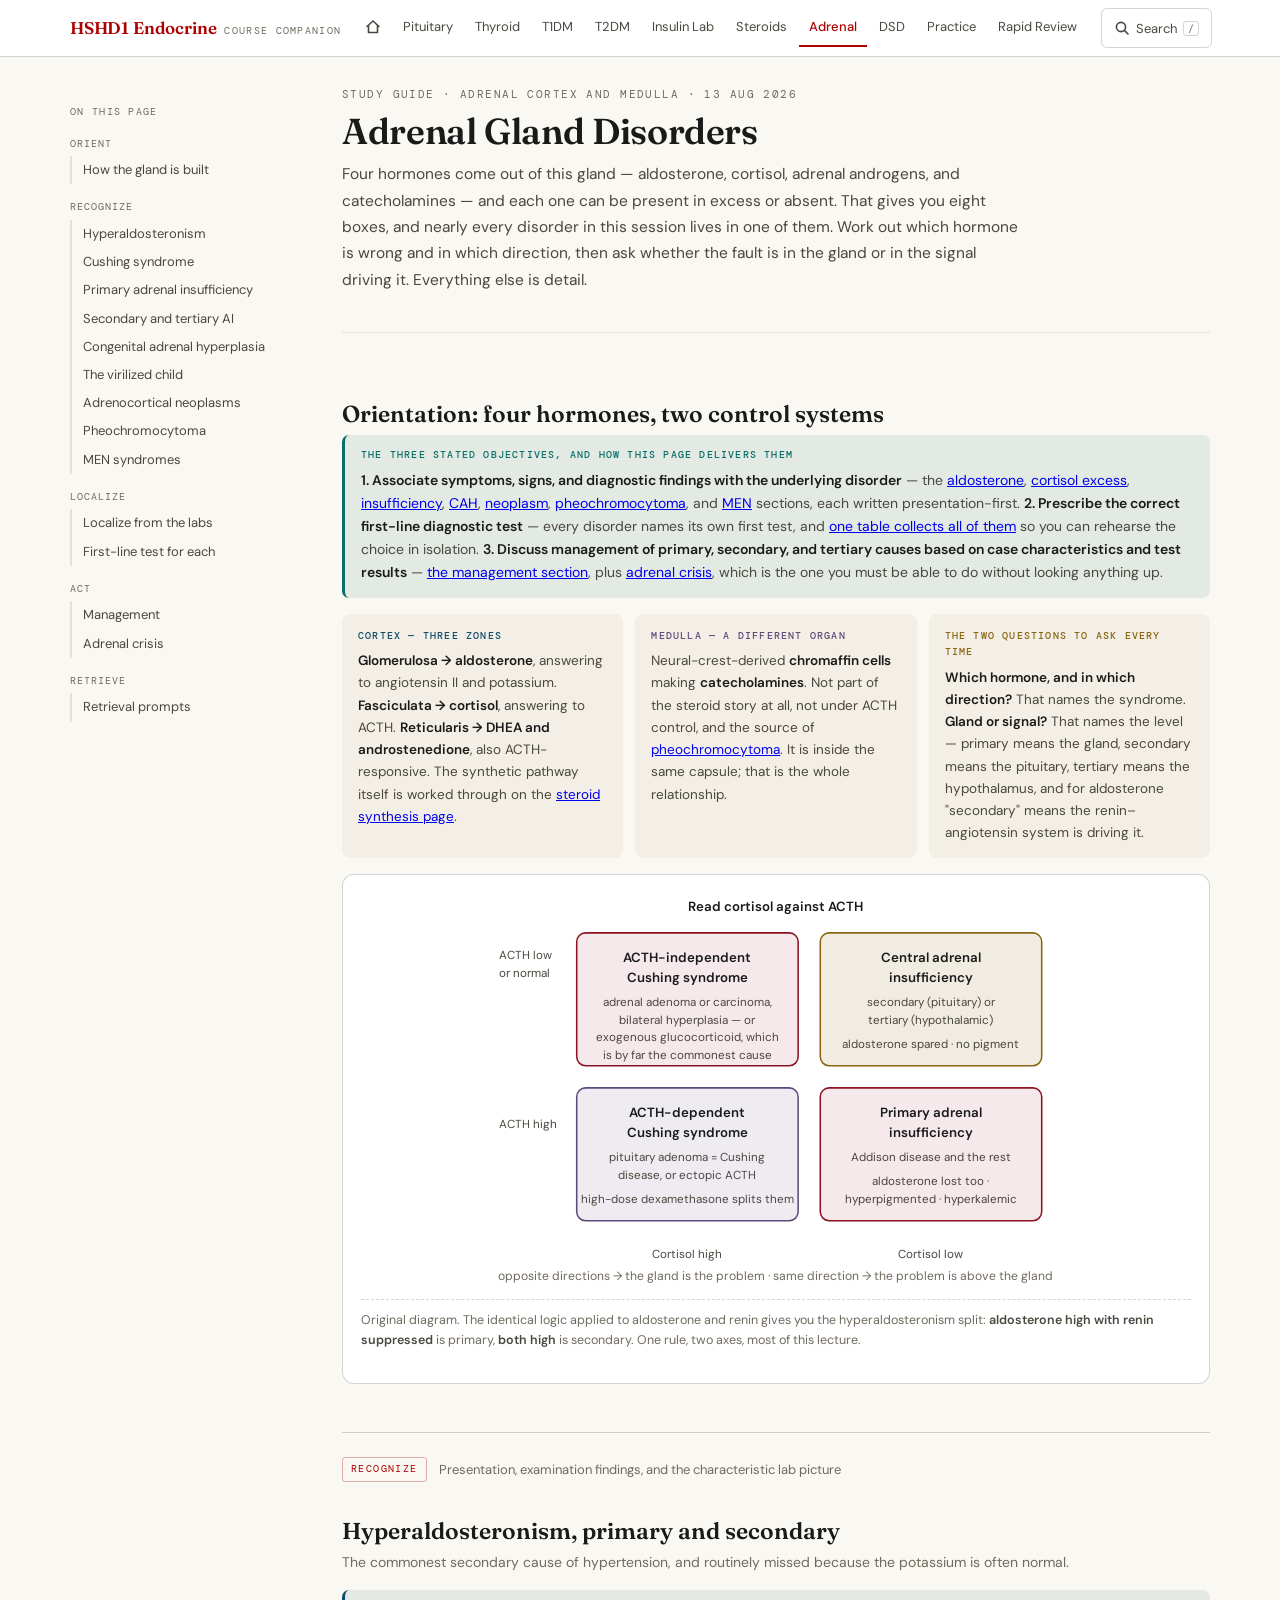
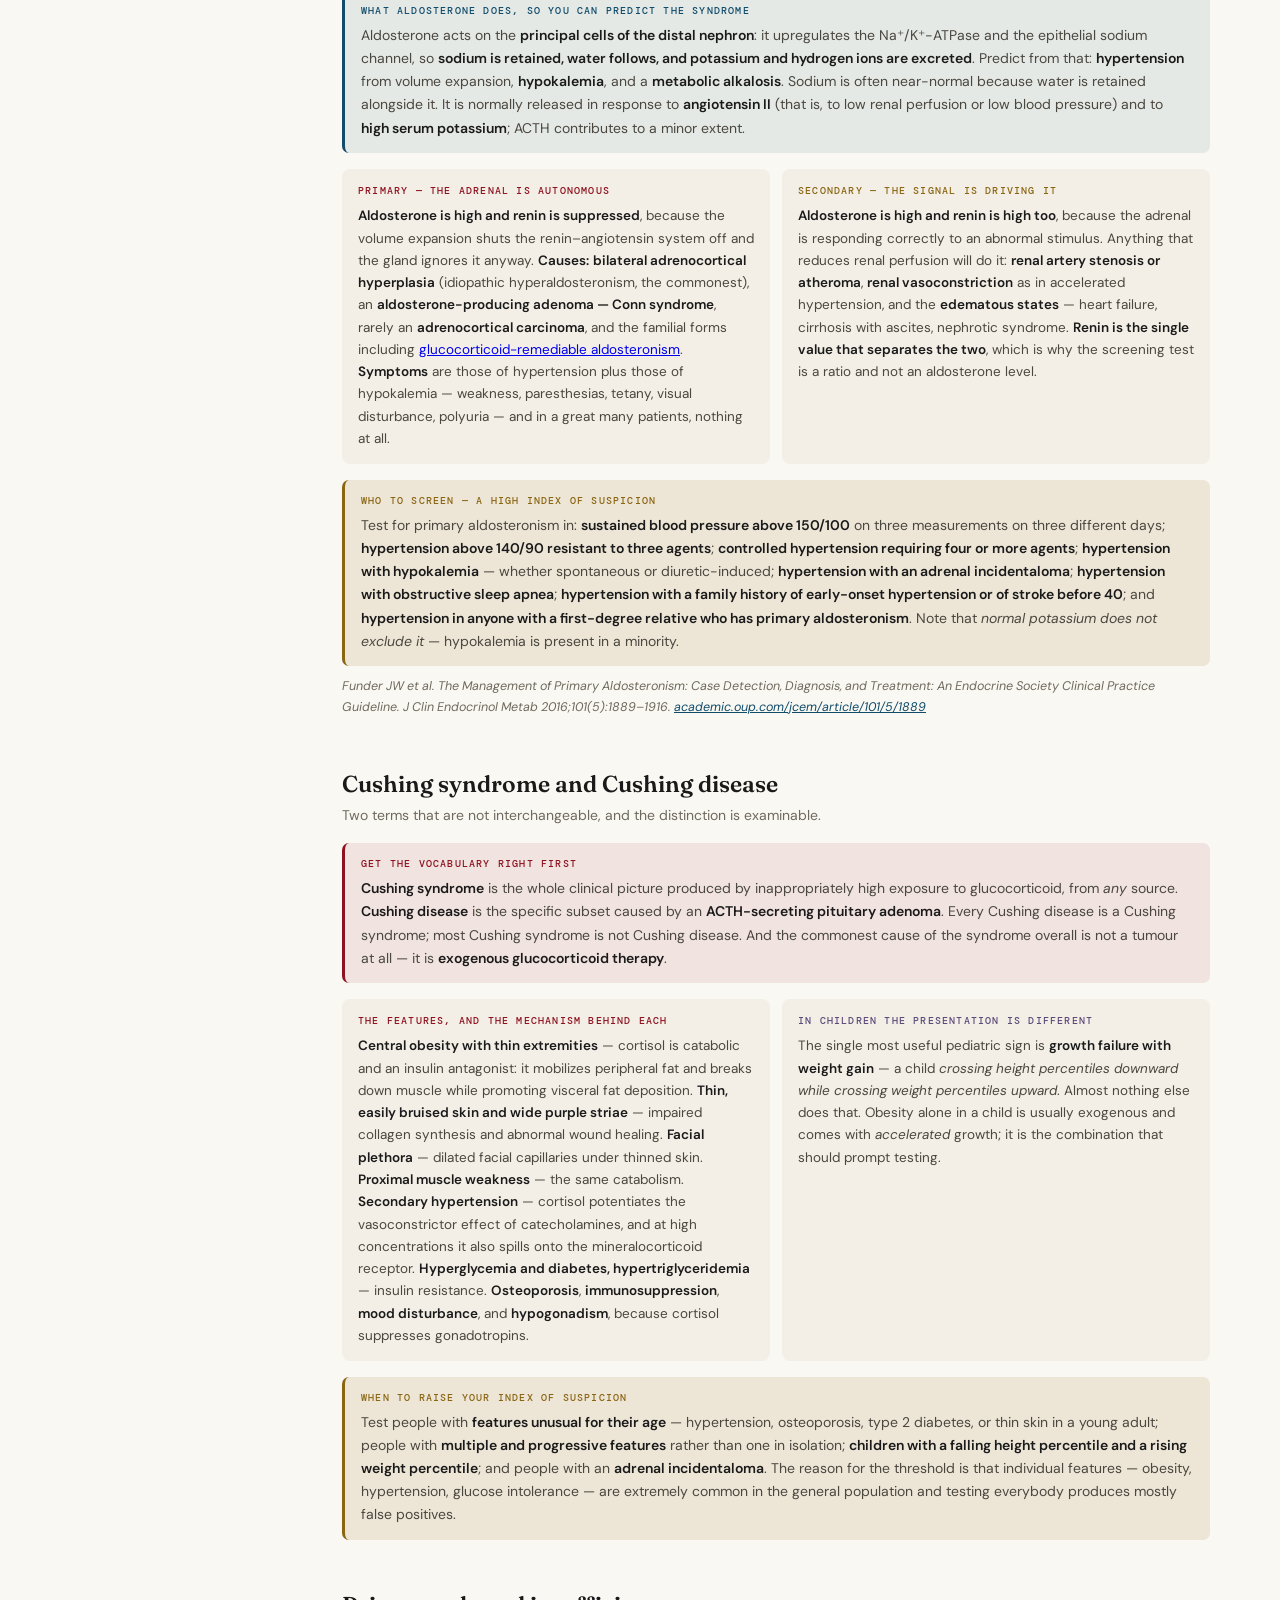
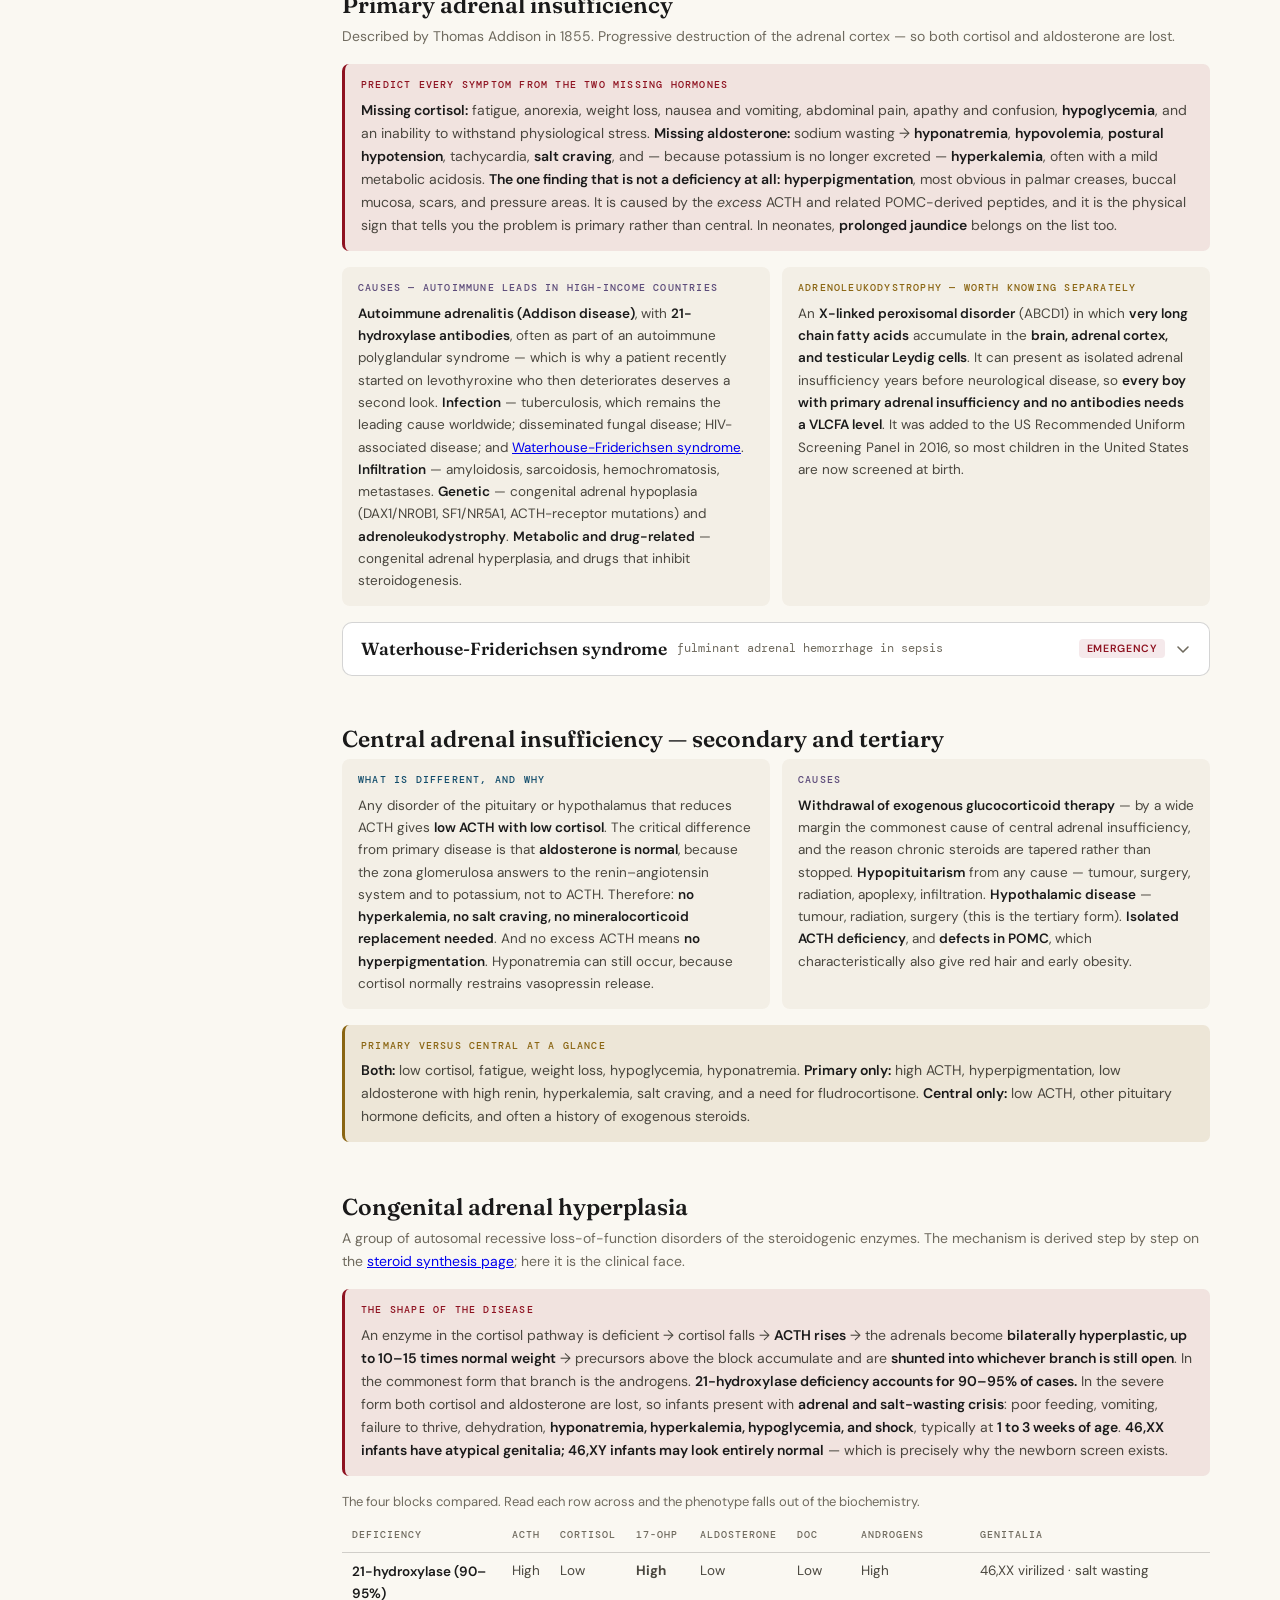
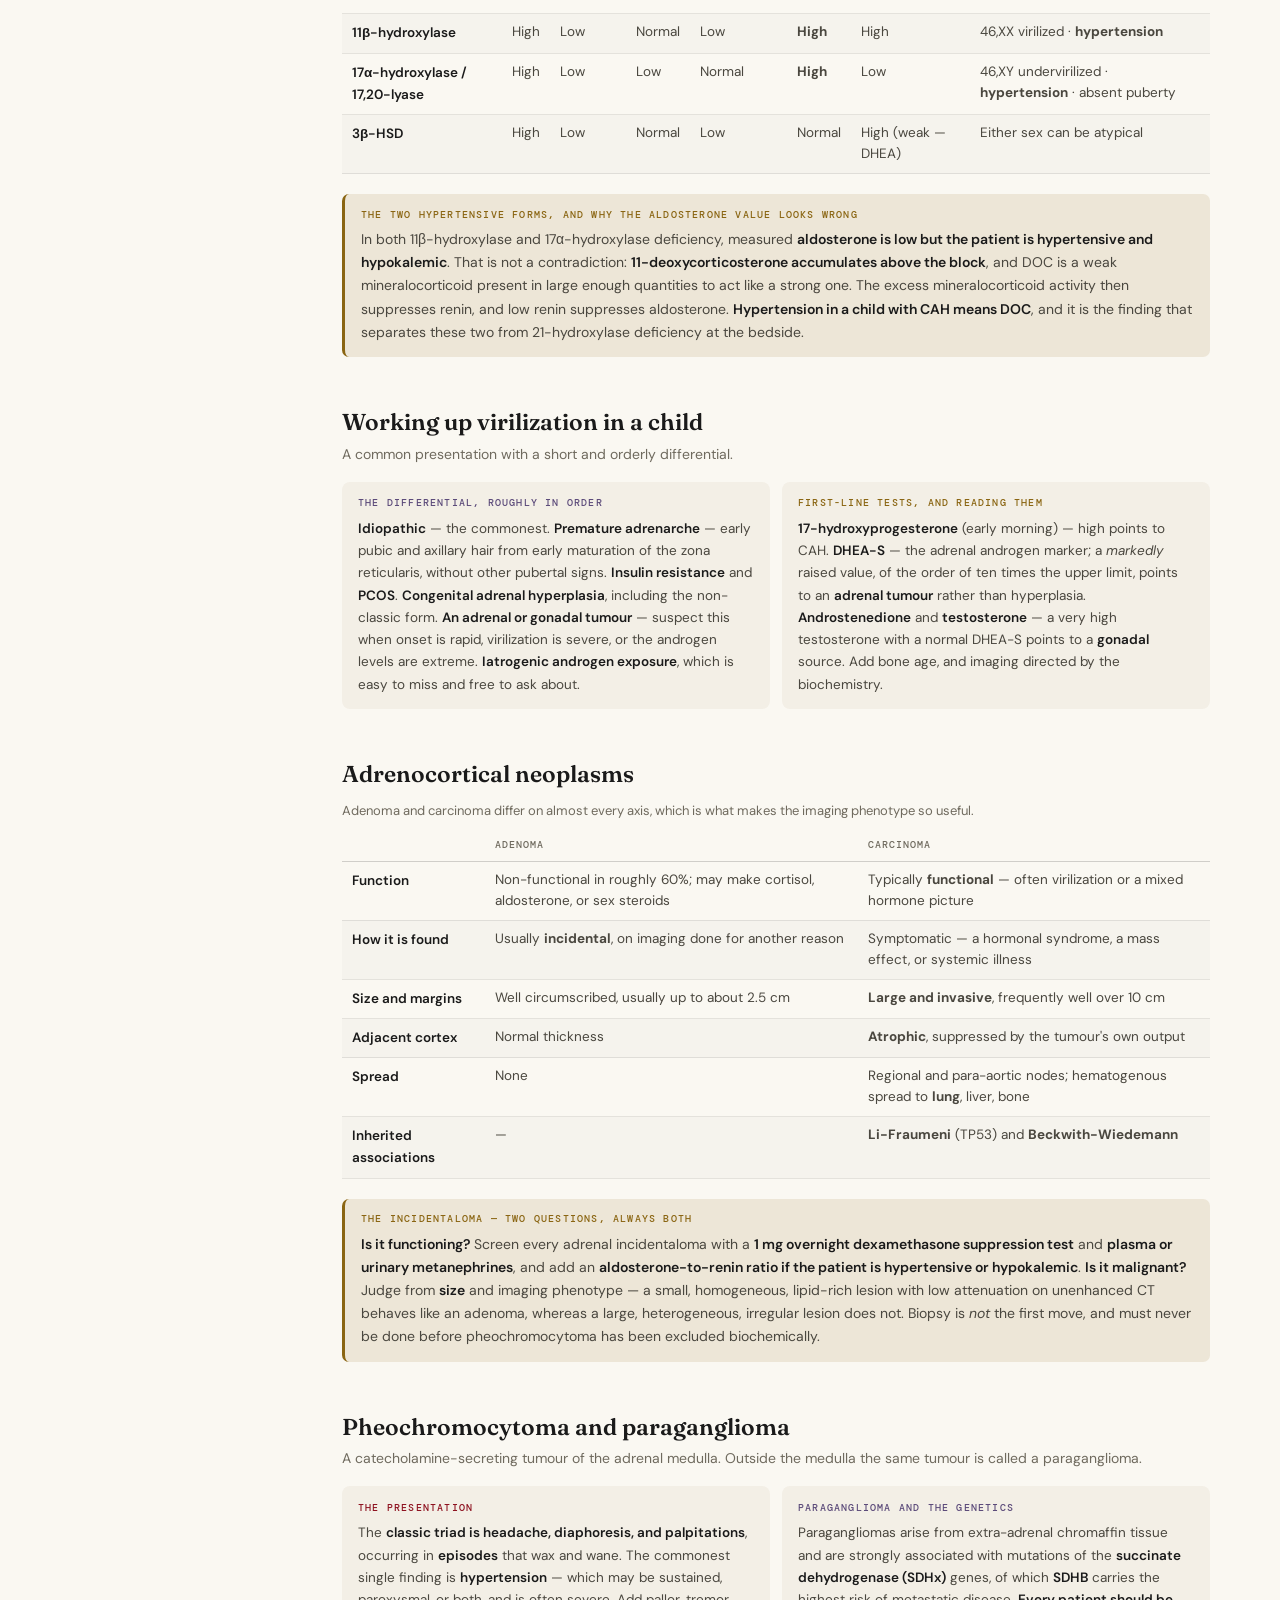
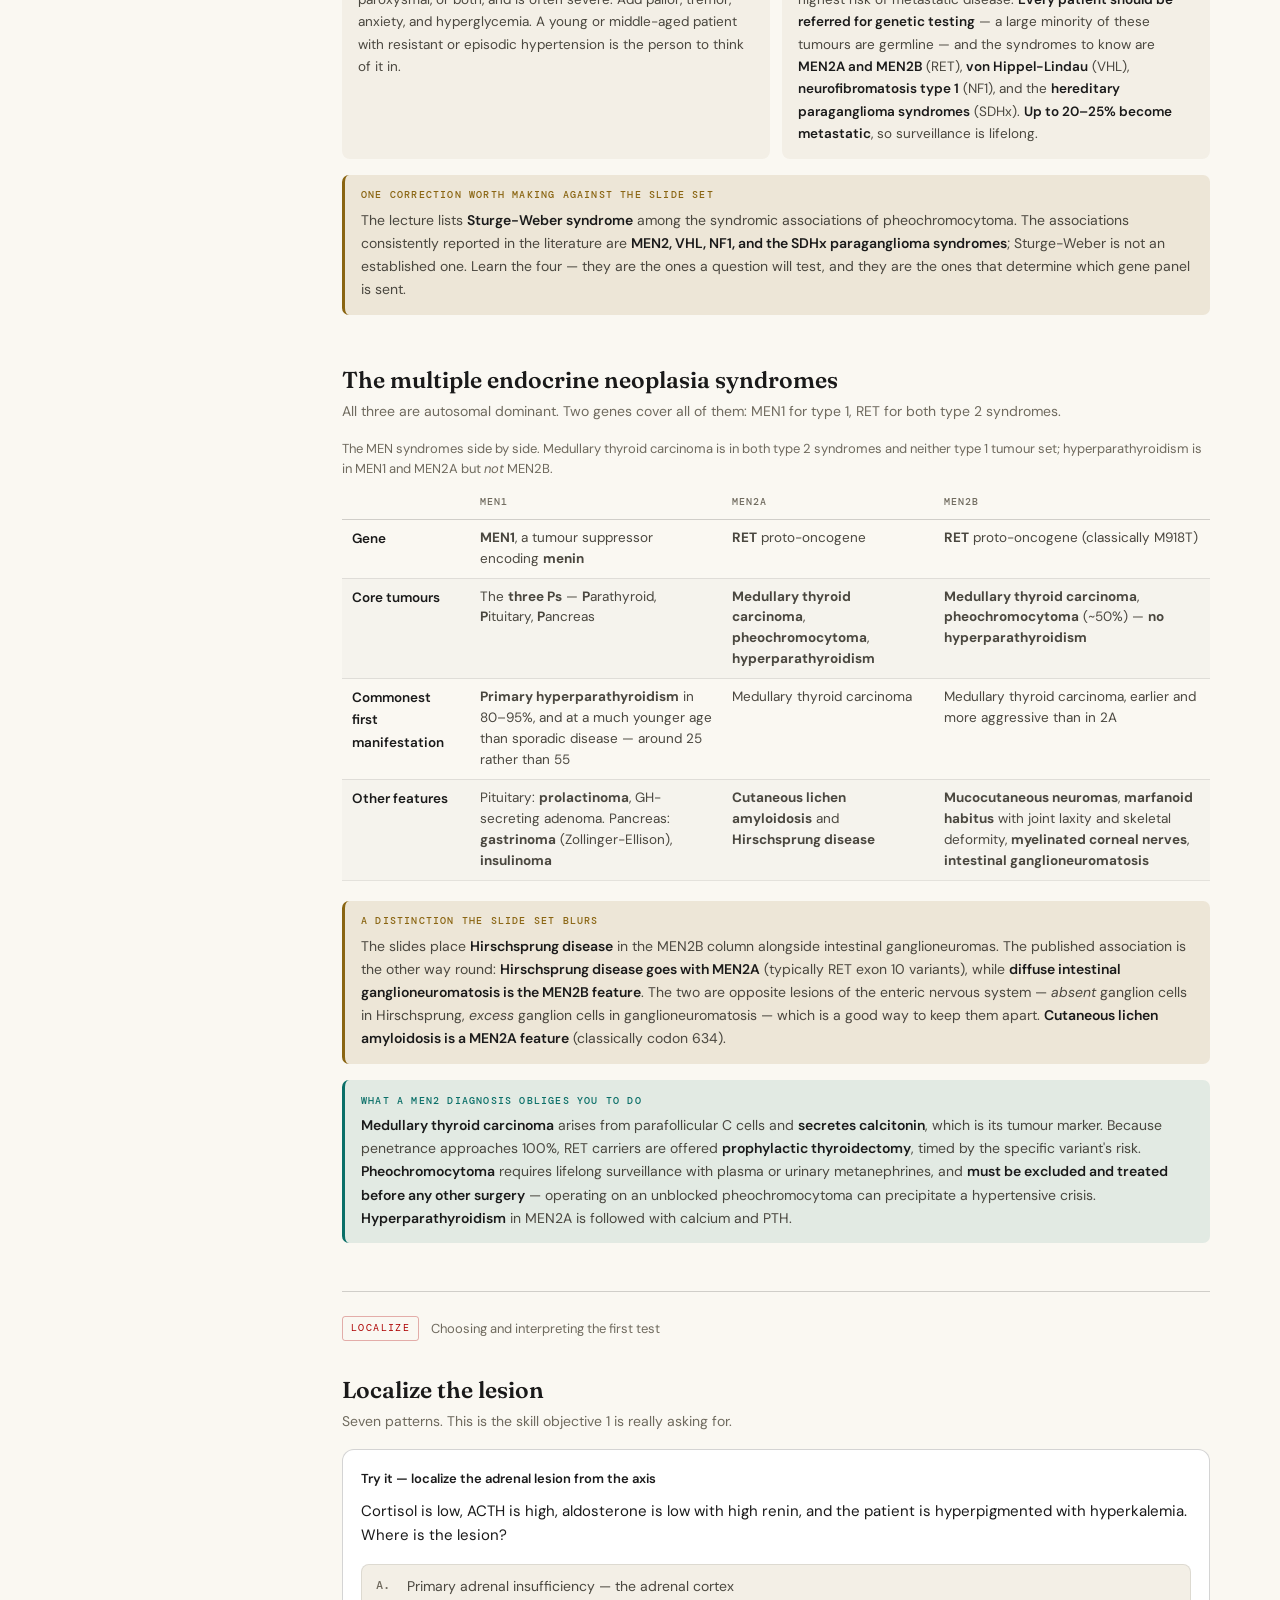
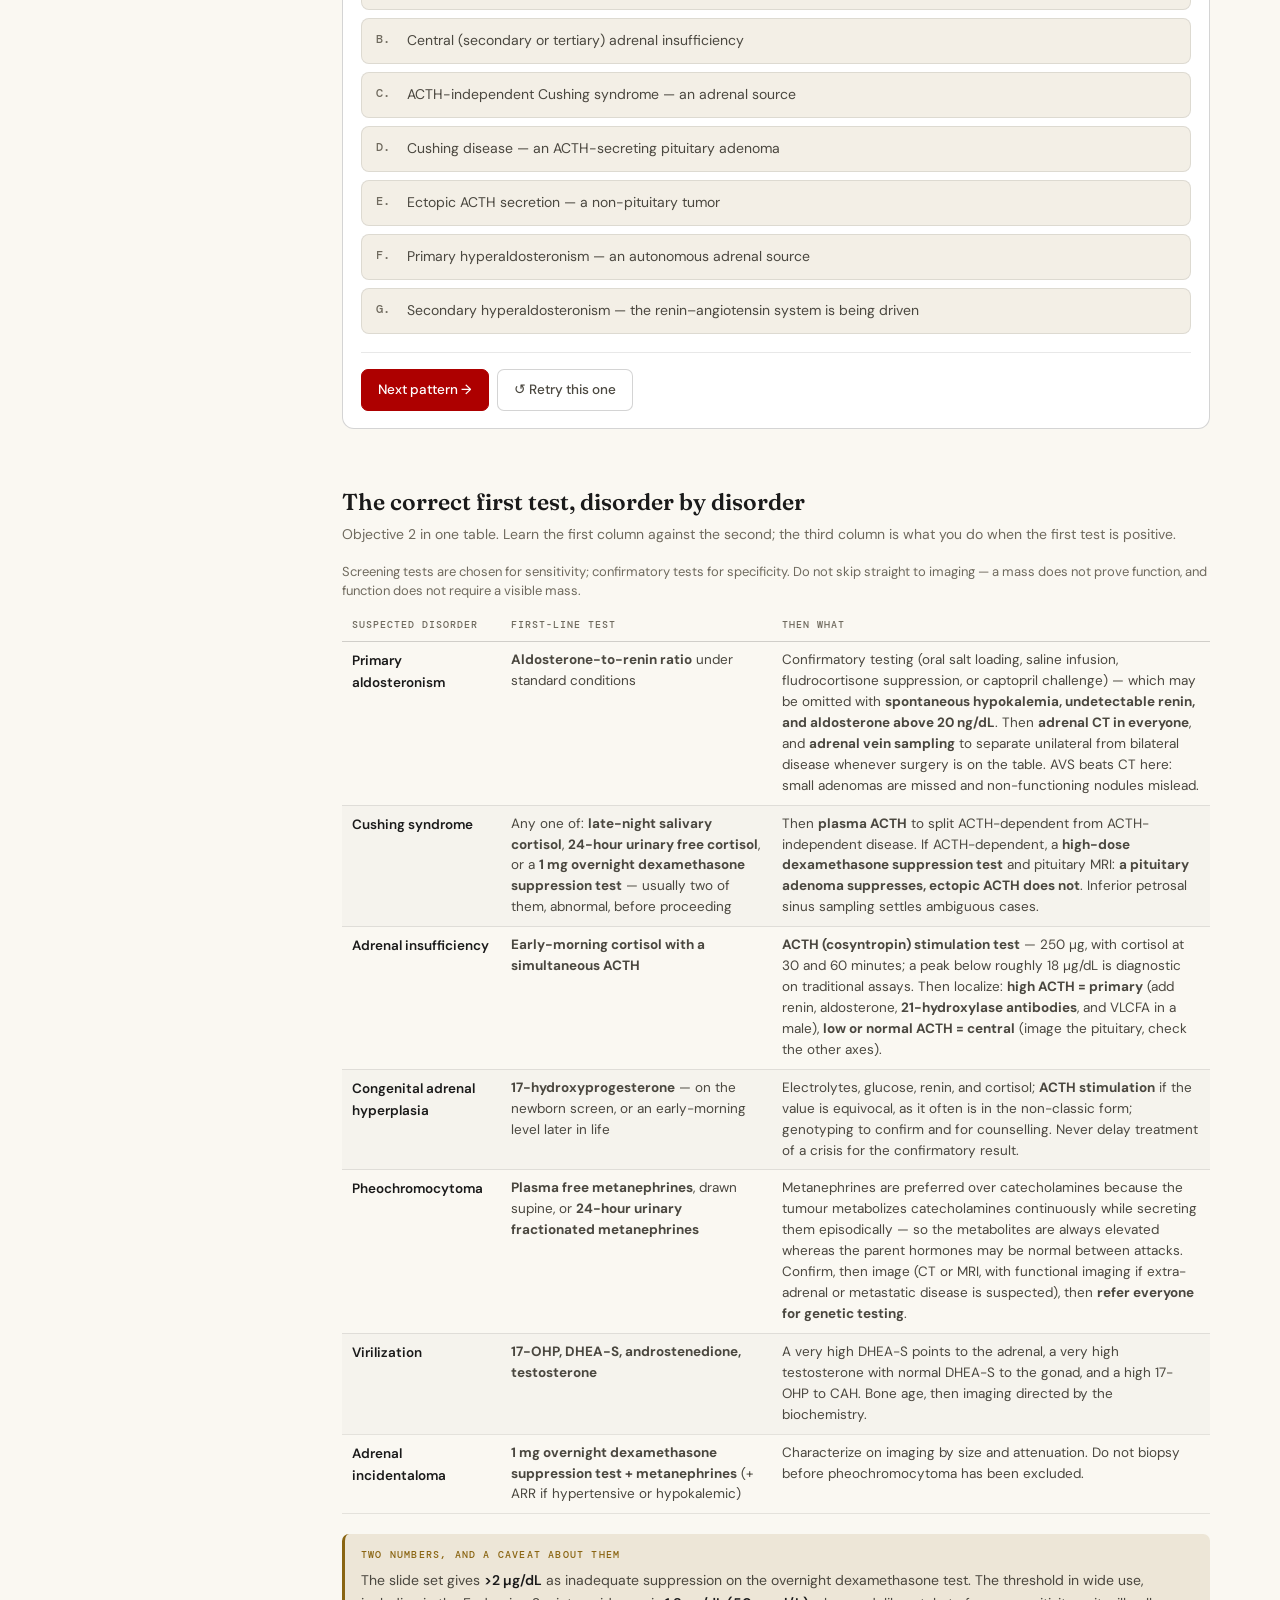
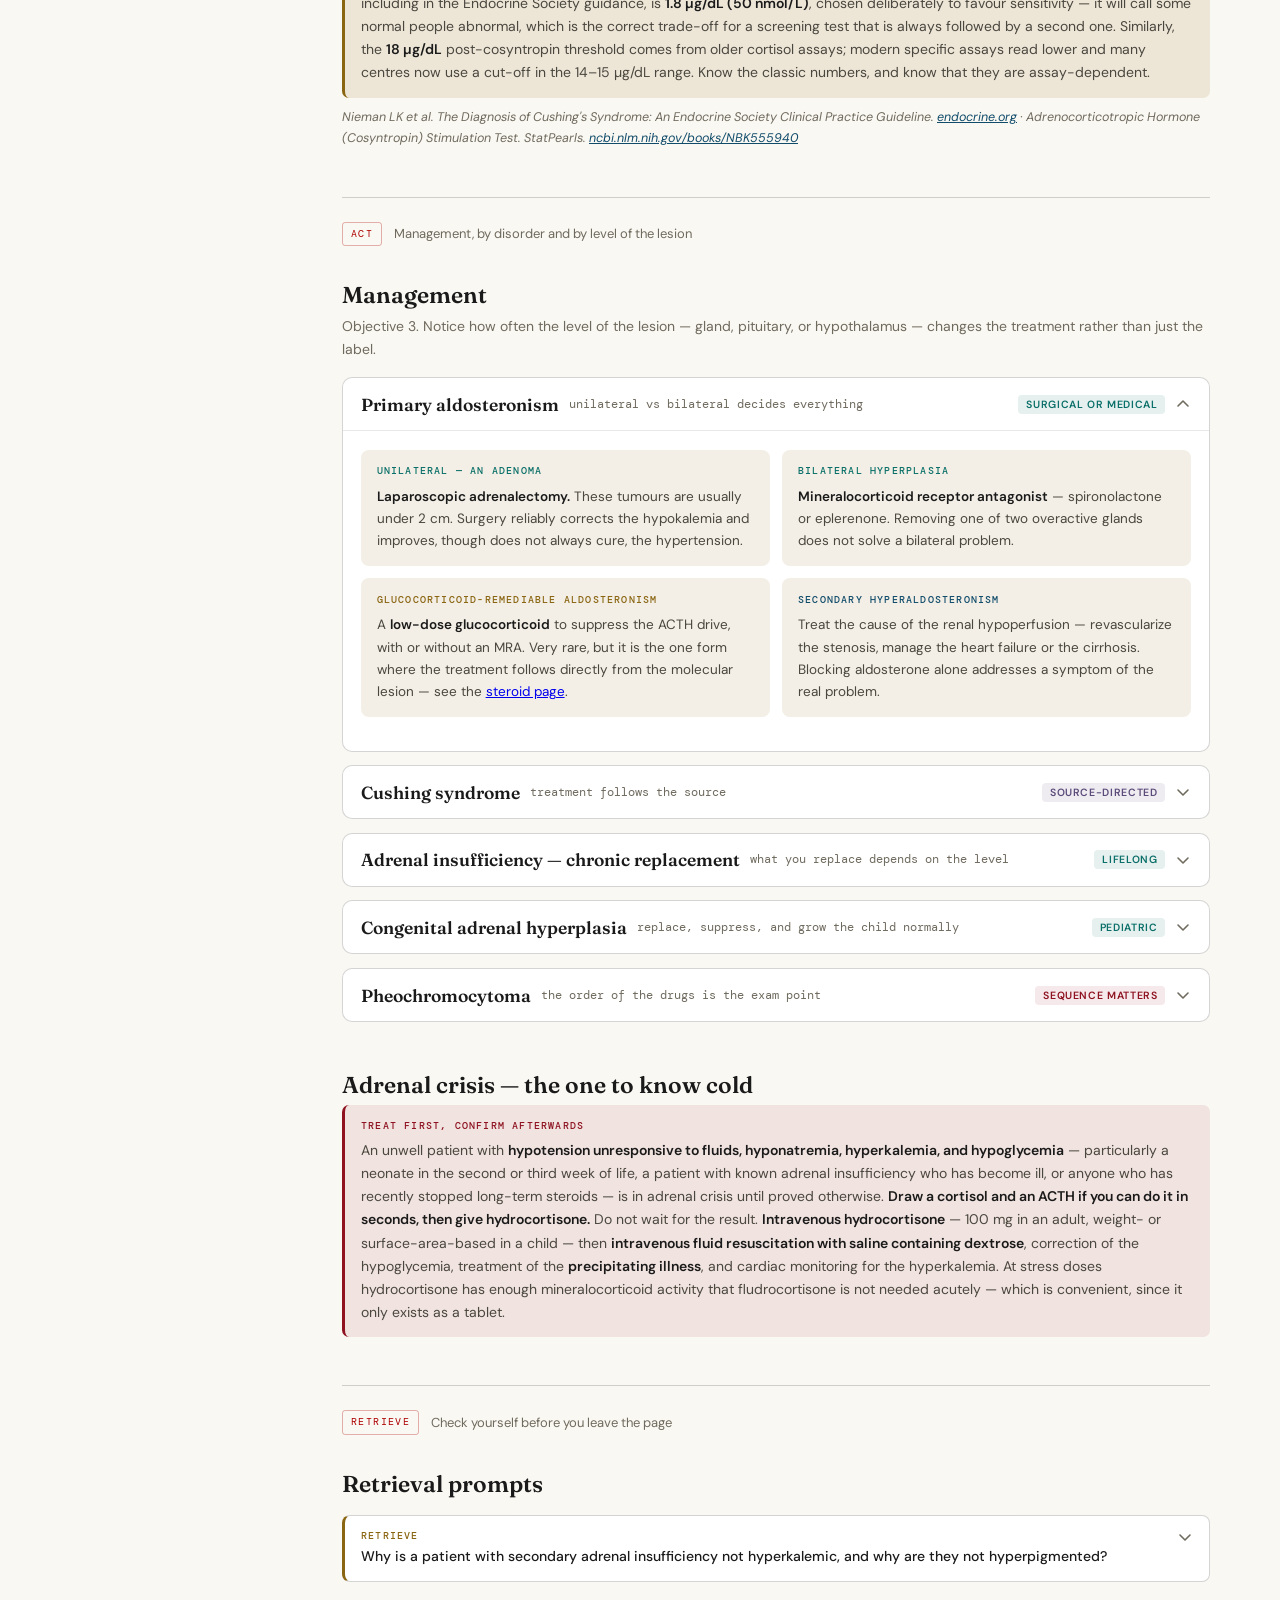
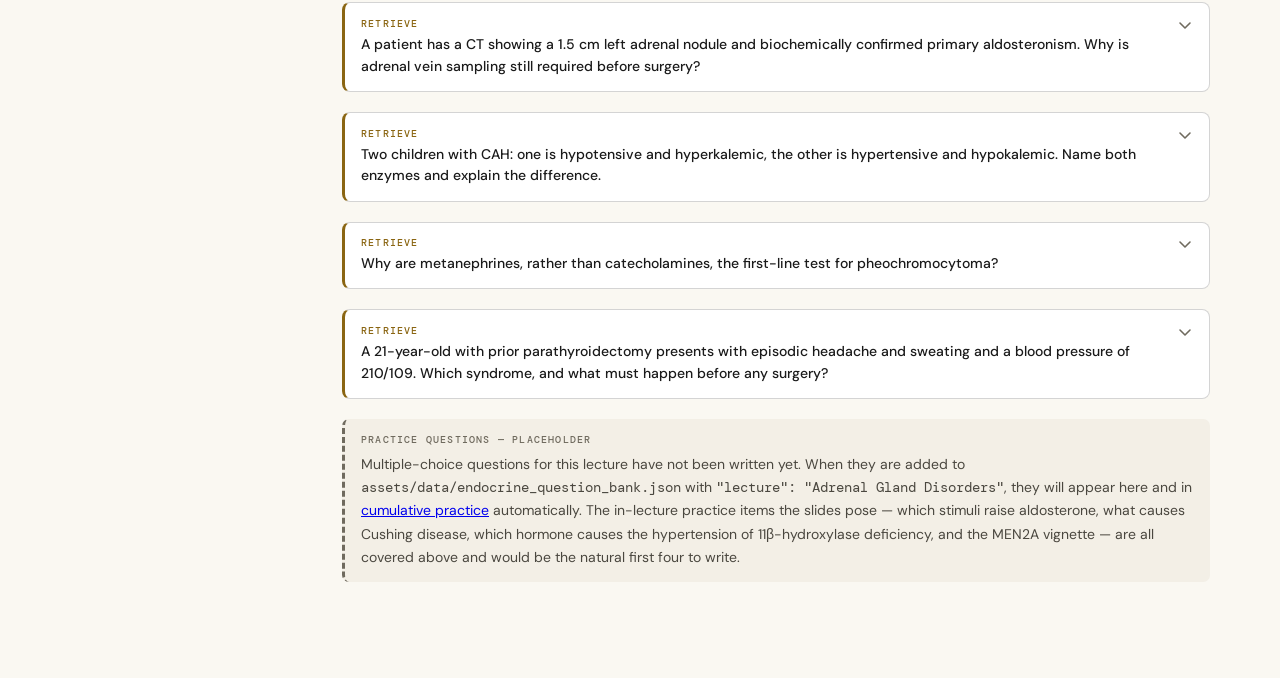
==== adrenal.html @ 96fa9866 "Add the three week-two lecture pages Steroid hormone synthesis, adrenal gland disorders, and DSD con" ====
<!DOCTYPE html>
<html lang="en">
<head>
<meta charset="utf-8">
<meta name="viewport" content="width=device-width, initial-scale=1">
<title>Adrenal Gland Disorders — HSHD1 Endocrine Course Companion</title>
<meta name="description" content="Adrenal disorders organized by hormone: hyperaldosteronism, Cushing syndrome and disease, primary and secondary adrenal insufficiency, congenital adrenal hyperplasia, adrenocortical neoplasms, pheochromocytoma, and the MEN syndromes.">
<link rel="preconnect" href="https://fonts.googleapis.com">
<link rel="preconnect" href="https://fonts.gstatic.com" crossorigin>
<link href="https://fonts.googleapis.com/css2?family=DM+Mono:wght@400;500&family=DM+Sans:wght@400;500;600&family=Fraunces:opsz,wght@9..144,500;9..144,600&display=swap" rel="stylesheet">
<link rel="stylesheet" href="assets/css/site.css">
</head>
<body data-page="adrenal">
<a class="skip-link" href="#main">Skip to content</a>
<header class="site-header" id="site-header"></header>
<noscript><div style="max-width:1180px;margin:0 auto;padding:1rem 1.25rem"><p class="note note-amber"><span class="note-kind">JavaScript is off</span>The text below is complete and readable, but the navigation, search, interactive figures, and practice questions need JavaScript. <a href="index.html">Back to the home page</a>.</p></div></noscript>

<div class="page">
  <nav class="toc" id="page-toc" aria-label="Sections of this page"></nav>

  <main class="content" id="main" tabindex="-1">

    <div class="page-head">
      <p class="eyebrow">Study guide · Adrenal cortex and medulla · 13 Aug 2026</p>
      <h1>Adrenal Gland Disorders</h1>
      <p class="lede">Four hormones come out of this gland — aldosterone, cortisol, adrenal androgens, and catecholamines — and each one
        can be present in excess or absent. That gives you eight boxes, and nearly every disorder in this session lives in one of them.
        Work out which hormone is wrong and in which direction, then ask whether the fault is in the gland or in the signal driving it.
        Everything else is detail.</p>
      <div class="toc-mobile" id="page-toc-mobile"></div>
    </div>

    <section class="section" id="orient" data-toc="How the gland is built" data-phase="Orient">
      <h2>Orientation: four hormones, two control systems</h2>

      <div class="note note-teal">
        <span class="note-kind">The three stated objectives, and how this page delivers them</span>
        <p><strong>1. Associate symptoms, signs, and diagnostic findings with the underlying disorder</strong> — the
          <a href="#hyperaldo">aldosterone</a>, <a href="#cushing">cortisol excess</a>,
          <a href="#primary-ai">insufficiency</a>, <a href="#cah">CAH</a>, <a href="#neoplasms">neoplasm</a>,
          <a href="#pheo">pheochromocytoma</a>, and <a href="#men">MEN</a> sections, each written presentation-first.
          <strong>2. Prescribe the correct first-line diagnostic test</strong> — every disorder names its own first test, and
          <a href="#first-tests">one table collects all of them</a> so you can rehearse the choice in isolation.
          <strong>3. Discuss management of primary, secondary, and tertiary causes based on case characteristics and test results</strong> —
          <a href="#act">the management section</a>, plus <a href="#crisis">adrenal crisis</a>, which is the one you must be able to do
          without looking anything up.</p>
      </div>

      <div class="grid three">
        <div class="block">
          <div class="block-label blue">Cortex — three zones</div>
          <div class="block-text"><strong>Glomerulosa → aldosterone</strong>, answering to angiotensin II and potassium.
            <strong>Fasciculata → cortisol</strong>, answering to ACTH.
            <strong>Reticularis → DHEA and androstenedione</strong>, also ACTH-responsive.
            The synthetic pathway itself is worked through on the <a href="steroid.html#pathway">steroid synthesis page</a>.</div>
        </div>
        <div class="block">
          <div class="block-label purple">Medulla — a different organ</div>
          <div class="block-text">Neural-crest-derived <strong>chromaffin cells</strong> making <strong>catecholamines</strong>.
            Not part of the steroid story at all, not under ACTH control, and the source of
            <a href="#pheo">pheochromocytoma</a>. It is inside the same capsule; that is the whole relationship.</div>
        </div>
        <div class="block">
          <div class="block-label amber">The two questions to ask every time</div>
          <div class="block-text"><strong>Which hormone, and in which direction?</strong> That names the syndrome.
            <strong>Gland or signal?</strong> That names the level — primary means the gland, secondary means the pituitary,
            tertiary means the hypothalamus, and for aldosterone "secondary" means the renin–angiotensin system is driving it.</div>
        </div>
      </div>

      <div class="figure">
        <svg class="svg-diagram-wide" viewBox="0 0 560 356" role="img" aria-labelledby="ax-t ax-d">
          <title id="ax-t">Cortisol read against ACTH — a four-box localizer</title>
          <desc id="ax-d">A two-by-two grid. High cortisol with low ACTH indicates an adrenal source or exogenous glucocorticoid. High cortisol with high or normal ACTH indicates Cushing disease from a pituitary adenoma or ectopic ACTH secretion. Low cortisol with high ACTH indicates primary adrenal insufficiency. Low cortisol with low or normal ACTH indicates central adrenal insufficiency. The rule is that hormone and trophic signal moving in opposite directions localizes the fault to the gland, while moving in the same direction localizes it above the gland.</desc>

          <text x="280" y="16" text-anchor="middle" class="t-b">Read cortisol against ACTH</text>

          <text x="30" y="60" class="t-sm">ACTH low</text>
          <text x="30" y="76" class="t-sm">or normal</text>
          <text x="30" y="212" class="t-sm">ACTH high</text>

          <text x="200" y="330" text-anchor="middle" class="t-sm">Cortisol high</text>
          <text x="420" y="330" text-anchor="middle" class="t-sm">Cortisol low</text>

          <rect x="100" y="36" width="200" height="120" rx="8" class="box-red"/>
          <text x="200" y="62" text-anchor="middle" class="t-b">ACTH-independent</text>
          <text x="200" y="80" text-anchor="middle" class="t-b">Cushing syndrome</text>
          <text x="200" y="102" text-anchor="middle" class="t-sm">adrenal adenoma or carcinoma,</text>
          <text x="200" y="118" text-anchor="middle" class="t-sm">bilateral hyperplasia — or</text>
          <text x="200" y="134" text-anchor="middle" class="t-sm">exogenous glucocorticoid, which</text>
          <text x="200" y="150" text-anchor="middle" class="t-sm">is by far the commonest cause</text>

          <rect x="320" y="36" width="200" height="120" rx="8" class="box-amber"/>
          <text x="420" y="62" text-anchor="middle" class="t-b">Central adrenal</text>
          <text x="420" y="80" text-anchor="middle" class="t-b">insufficiency</text>
          <text x="420" y="102" text-anchor="middle" class="t-sm">secondary (pituitary) or</text>
          <text x="420" y="118" text-anchor="middle" class="t-sm">tertiary (hypothalamic)</text>
          <text x="420" y="140" text-anchor="middle" class="t-sm">aldosterone spared · no pigment</text>

          <rect x="100" y="176" width="200" height="120" rx="8" class="box-purple"/>
          <text x="200" y="202" text-anchor="middle" class="t-b">ACTH-dependent</text>
          <text x="200" y="220" text-anchor="middle" class="t-b">Cushing syndrome</text>
          <text x="200" y="242" text-anchor="middle" class="t-sm">pituitary adenoma = Cushing</text>
          <text x="200" y="258" text-anchor="middle" class="t-sm">disease, or ectopic ACTH</text>
          <text x="200" y="280" text-anchor="middle" class="t-sm">high-dose dexamethasone splits them</text>

          <rect x="320" y="176" width="200" height="120" rx="8" class="box-red"/>
          <text x="420" y="202" text-anchor="middle" class="t-b">Primary adrenal</text>
          <text x="420" y="220" text-anchor="middle" class="t-b">insufficiency</text>
          <text x="420" y="242" text-anchor="middle" class="t-sm">Addison disease and the rest</text>
          <text x="420" y="264" text-anchor="middle" class="t-sm">aldosterone lost too ·</text>
          <text x="420" y="280" text-anchor="middle" class="t-sm">hyperpigmented · hyperkalemic</text>

          <text x="280" y="350" text-anchor="middle" class="t-mut">opposite directions → the gland is the problem · same direction → the problem is above the gland</text>
        </svg>
        <p class="figcaption">Original diagram. The identical logic applied to aldosterone and renin gives you the hyperaldosteronism
          split: <strong>aldosterone high with renin suppressed</strong> is primary, <strong>both high</strong> is secondary.
          One rule, two axes, most of this lecture.</p>
      </div>
    </section>

    <!-- ================================================================ -->
    <div class="phase-rule"><span class="phase-step">Recognize</span><span class="phase-what">Presentation, examination findings, and the characteristic lab picture</span></div>

    <section class="section" id="hyperaldo" data-toc="Hyperaldosteronism" data-phase="Recognize">
      <h2>Hyperaldosteronism, primary and secondary</h2>
      <p class="section-note">The commonest secondary cause of hypertension, and routinely missed because the potassium is often normal.</p>

      <div class="note note-blue">
        <span class="note-kind">What aldosterone does, so you can predict the syndrome</span>
        <p>Aldosterone acts on the <strong>principal cells of the distal nephron</strong>: it upregulates the Na⁺/K⁺-ATPase and the epithelial
          sodium channel, so <strong>sodium is retained, water follows, and potassium and hydrogen ions are excreted</strong>.
          Predict from that: <strong>hypertension</strong> from volume expansion, <strong>hypokalemia</strong>, and a
          <strong>metabolic alkalosis</strong>. Sodium is often near-normal because water is retained alongside it.
          It is normally released in response to <strong>angiotensin II</strong> (that is, to low renal perfusion or low blood pressure) and to
          <strong>high serum potassium</strong>; ACTH contributes to a minor extent.</p>
      </div>

      <div class="grid">
        <div class="block">
          <div class="block-label red">Primary — the adrenal is autonomous</div>
          <div class="block-text"><strong>Aldosterone is high and renin is suppressed</strong>, because the volume expansion shuts the
            renin–angiotensin system off and the gland ignores it anyway.
            <strong>Causes:</strong> <strong>bilateral adrenocortical hyperplasia</strong> (idiopathic hyperaldosteronism, the commonest),
            an <strong>aldosterone-producing adenoma — Conn syndrome</strong>, rarely an <strong>adrenocortical carcinoma</strong>, and the
            familial forms including <a href="steroid.html#gra-disease">glucocorticoid-remediable aldosteronism</a>.
            <strong>Symptoms</strong> are those of hypertension plus those of hypokalemia — weakness, paresthesias, tetany, visual
            disturbance, polyuria — and in a great many patients, nothing at all.</div>
        </div>
        <div class="block">
          <div class="block-label amber">Secondary — the signal is driving it</div>
          <div class="block-text"><strong>Aldosterone is high and renin is high too</strong>, because the adrenal is responding correctly to an
            abnormal stimulus. Anything that reduces renal perfusion will do it:
            <strong>renal artery stenosis or atheroma</strong>, <strong>renal vasoconstriction</strong> as in accelerated hypertension, and the
            <strong>edematous states</strong> — heart failure, cirrhosis with ascites, nephrotic syndrome.
            <strong>Renin is the single value that separates the two</strong>, which is why the screening test is a ratio and not an
            aldosterone level.</div>
        </div>
      </div>

      <div class="note note-amber">
        <span class="note-kind">Who to screen — a high index of suspicion</span>
        <p>Test for primary aldosteronism in: <strong>sustained blood pressure above 150/100</strong> on three measurements on three different
          days; <strong>hypertension above 140/90 resistant to three agents</strong>; <strong>controlled hypertension requiring four or more
          agents</strong>; <strong>hypertension with hypokalemia</strong> — whether spontaneous or diuretic-induced;
          <strong>hypertension with an adrenal incidentaloma</strong>; <strong>hypertension with obstructive sleep apnea</strong>;
          <strong>hypertension with a family history of early-onset hypertension or of stroke before 40</strong>; and
          <strong>hypertension in anyone with a first-degree relative who has primary aldosteronism</strong>.
          Note that <em>normal potassium does not exclude it</em> — hypokalemia is present in a minority.</p>
      </div>

      <p class="citation-line"><cite>Funder JW et al. <em>The Management of Primary Aldosteronism: Case Detection, Diagnosis, and Treatment: An Endocrine Society Clinical Practice Guideline.</em> J Clin Endocrinol Metab 2016;101(5):1889–1916. <a href="https://academic.oup.com/jcem/article/101/5/1889/2804729" target="_blank" rel="noopener noreferrer">academic.oup.com/jcem/article/101/5/1889</a></cite></p>
    </section>

    <section class="section" id="cushing" data-toc="Cushing syndrome" data-phase="Recognize">
      <h2>Cushing syndrome and Cushing disease</h2>
      <p class="section-note">Two terms that are not interchangeable, and the distinction is examinable.</p>

      <div class="note note-red">
        <span class="note-kind">Get the vocabulary right first</span>
        <p><strong>Cushing syndrome</strong> is the whole clinical picture produced by inappropriately high exposure to glucocorticoid,
          from <em>any</em> source. <strong>Cushing disease</strong> is the specific subset caused by an
          <strong>ACTH-secreting pituitary adenoma</strong>. Every Cushing disease is a Cushing syndrome; most Cushing syndrome is not
          Cushing disease. And the commonest cause of the syndrome overall is not a tumour at all — it is
          <strong>exogenous glucocorticoid therapy</strong>.</p>
      </div>

      <div class="grid">
        <div class="block">
          <div class="block-label red">The features, and the mechanism behind each</div>
          <div class="block-text"><strong>Central obesity with thin extremities</strong> — cortisol is catabolic and an insulin antagonist:
            it mobilizes peripheral fat and breaks down muscle while promoting visceral fat deposition.
            <strong>Thin, easily bruised skin and wide purple striae</strong> — impaired collagen synthesis and abnormal wound healing.
            <strong>Facial plethora</strong> — dilated facial capillaries under thinned skin.
            <strong>Proximal muscle weakness</strong> — the same catabolism.
            <strong>Secondary hypertension</strong> — cortisol potentiates the vasoconstrictor effect of catecholamines, and at high
            concentrations it also spills onto the mineralocorticoid receptor.
            <strong>Hyperglycemia and diabetes, hypertriglyceridemia</strong> — insulin resistance.
            <strong>Osteoporosis</strong>, <strong>immunosuppression</strong>, <strong>mood disturbance</strong>, and
            <strong>hypogonadism</strong>, because cortisol suppresses gonadotropins.</div>
        </div>
        <div class="block">
          <div class="block-label purple">In children the presentation is different</div>
          <div class="block-text">The single most useful pediatric sign is <strong>growth failure with weight gain</strong> — a child
            <em>crossing height percentiles downward while crossing weight percentiles upward</em>. Almost nothing else does that.
            Obesity alone in a child is usually exogenous and comes with <em>accelerated</em> growth; it is the combination that
            should prompt testing.</div>
        </div>
      </div>

      <div class="note note-amber">
        <span class="note-kind">When to raise your index of suspicion</span>
        <p>Test people with <strong>features unusual for their age</strong> — hypertension, osteoporosis, type 2 diabetes, or thin skin in a
          young adult; people with <strong>multiple and progressive features</strong> rather than one in isolation;
          <strong>children with a falling height percentile and a rising weight percentile</strong>; and people with an
          <strong>adrenal incidentaloma</strong>. The reason for the threshold is that individual features — obesity, hypertension,
          glucose intolerance — are extremely common in the general population and testing everybody produces mostly false positives.</p>
      </div>
    </section>

    <section class="section" id="primary-ai" data-toc="Primary adrenal insufficiency" data-phase="Recognize">
      <h2>Primary adrenal insufficiency</h2>
      <p class="section-note">Described by Thomas Addison in 1855. Progressive destruction of the adrenal cortex — so both cortisol and aldosterone are lost.</p>

      <div class="note note-red">
        <span class="note-kind">Predict every symptom from the two missing hormones</span>
        <p><strong>Missing cortisol:</strong> fatigue, anorexia, weight loss, nausea and vomiting, abdominal pain, apathy and confusion,
          <strong>hypoglycemia</strong>, and an inability to withstand physiological stress.
          <strong>Missing aldosterone:</strong> sodium wasting → <strong>hyponatremia</strong>, <strong>hypovolemia</strong>,
          <strong>postural hypotension</strong>, tachycardia, <strong>salt craving</strong>, and — because potassium is no longer excreted —
          <strong>hyperkalemia</strong>, often with a mild metabolic acidosis.
          <strong>The one finding that is not a deficiency at all:</strong> <strong>hyperpigmentation</strong>, most obvious in palmar creases,
          buccal mucosa, scars, and pressure areas. It is caused by the <em>excess</em> ACTH and related POMC-derived peptides, and it is the
          physical sign that tells you the problem is primary rather than central. In neonates, <strong>prolonged jaundice</strong> belongs
          on the list too.</p>
      </div>

      <div class="grid">
        <div class="block">
          <div class="block-label purple">Causes — autoimmune leads in high-income countries</div>
          <div class="block-text"><strong>Autoimmune adrenalitis (Addison disease)</strong>, with <strong>21-hydroxylase antibodies</strong>,
            often as part of an autoimmune polyglandular syndrome — which is why a patient recently started on levothyroxine who then
            deteriorates deserves a second look.
            <strong>Infection</strong> — tuberculosis, which remains the leading cause worldwide; disseminated fungal disease; HIV-associated
            disease; and <a href="#wfs">Waterhouse-Friderichsen syndrome</a>.
            <strong>Infiltration</strong> — amyloidosis, sarcoidosis, hemochromatosis, metastases.
            <strong>Genetic</strong> — congenital adrenal hypoplasia (DAX1/NR0B1, SF1/NR5A1, ACTH-receptor mutations) and
            <strong>adrenoleukodystrophy</strong>.
            <strong>Metabolic and drug-related</strong> — congenital adrenal hyperplasia, and drugs that inhibit steroidogenesis.</div>
        </div>
        <div class="block">
          <div class="block-label amber">Adrenoleukodystrophy — worth knowing separately</div>
          <div class="block-text">An <strong>X-linked peroxisomal disorder</strong> (ABCD1) in which <strong>very long chain fatty acids</strong>
            accumulate in the <strong>brain, adrenal cortex, and testicular Leydig cells</strong>. It can present as isolated adrenal
            insufficiency years before neurological disease, so <strong>every boy with primary adrenal insufficiency and no antibodies needs a
            VLCFA level</strong>. It was added to the US Recommended Uniform Screening Panel in 2016, so most children in the United States
            are now screened at birth.</div>
        </div>
      </div>

      <div class="card" data-disclosure id="wfs">
        <button class="card-toggle" type="button" data-disclosure-toggle>
          <span class="card-name">Waterhouse-Friderichsen syndrome</span>
          <span class="card-aka">fulminant adrenal hemorrhage in sepsis</span>
          <span class="card-spacer"></span>
          <span class="tag tag-red">Emergency</span>
          <svg class="card-chevron" viewBox="0 0 16 16" aria-hidden="true" focusable="false"><path d="M3 6l5 5 5-5" fill="none" stroke="currentColor" stroke-width="1.6" stroke-linecap="round" stroke-linejoin="round"/></svg>
        </button>
        <div class="card-body" data-disclosure-body>
          <div class="grid">
            <div class="block"><div class="block-label red">The picture</div><div class="block-text">Overwhelming bacterial sepsis — <strong>classically <em>Neisseria meningitidis</em></strong> — with
              <strong>rapidly progressive hypotension and shock</strong>, <strong>disseminated intravascular coagulation with purpura</strong>, and
              <strong>massive bilateral adrenal hemorrhage</strong> producing acute adrenocortical insufficiency. More common in children.
              If the infection is not treated within hours, death follows in hours to days.</div></div>
            <div class="block"><div class="block-label purple">The pathology</div><div class="block-text">The mechanism of the hemorrhage is not settled; bacterial seeding of small adrenal vessels with
              endotoxin-induced vasculitis is the usual explanation. Macroscopically the glands are hemorrhagic sacs and the
              <strong>cortical architecture is indiscernible</strong>.</div></div>
            <div class="block"><div class="block-label teal">What you actually do</div><div class="block-text">Antibiotics and resuscitation immediately, and <strong>stress-dose hydrocortisone without waiting for a cortisol
              result</strong>. This is the classic acute presentation of primary adrenal failure and the reason "treat first, confirm later"
              is the rule in <a href="#crisis">adrenal crisis</a>.</div></div>
          </div>
        </div>
      </div>
    </section>

    <section class="section" id="secondary-ai" data-toc="Secondary and tertiary AI" data-phase="Recognize">
      <h2>Central adrenal insufficiency — secondary and tertiary</h2>

      <div class="grid">
        <div class="block">
          <div class="block-label blue">What is different, and why</div>
          <div class="block-text">Any disorder of the pituitary or hypothalamus that reduces ACTH gives
            <strong>low ACTH with low cortisol</strong>. The critical difference from primary disease is that
            <strong>aldosterone is normal</strong>, because the zona glomerulosa answers to the renin–angiotensin system and to potassium,
            not to ACTH. Therefore: <strong>no hyperkalemia, no salt craving, no mineralocorticoid replacement needed</strong>.
            And no excess ACTH means <strong>no hyperpigmentation</strong>. Hyponatremia can still occur, because cortisol normally restrains
            vasopressin release.</div>
        </div>
        <div class="block">
          <div class="block-label purple">Causes</div>
          <div class="block-text"><strong>Withdrawal of exogenous glucocorticoid therapy</strong> — by a wide margin the commonest cause of
            central adrenal insufficiency, and the reason chronic steroids are tapered rather than stopped.
            <strong>Hypopituitarism</strong> from any cause — tumour, surgery, radiation, apoplexy, infiltration.
            <strong>Hypothalamic disease</strong> — tumour, radiation, surgery (this is the tertiary form).
            <strong>Isolated ACTH deficiency</strong>, and <strong>defects in POMC</strong>, which characteristically also give
            red hair and early obesity.</div>
        </div>
      </div>

      <div class="note note-amber">
        <span class="note-kind">Primary versus central at a glance</span>
        <p><strong>Both:</strong> low cortisol, fatigue, weight loss, hypoglycemia, hyponatremia.
          <strong>Primary only:</strong> high ACTH, hyperpigmentation, low aldosterone with high renin, hyperkalemia, salt craving,
          and a need for fludrocortisone. <strong>Central only:</strong> low ACTH, other pituitary hormone deficits,
          and often a history of exogenous steroids.</p>
      </div>
    </section>

    <section class="section" id="cah" data-toc="Congenital adrenal hyperplasia" data-phase="Recognize">
      <h2>Congenital adrenal hyperplasia</h2>
      <p class="section-note">A group of autosomal recessive loss-of-function disorders of the steroidogenic enzymes. The mechanism is derived step by step on the <a href="steroid.html#cah-mechanism">steroid synthesis page</a>; here it is the clinical face.</p>

      <div class="note note-red">
        <span class="note-kind">The shape of the disease</span>
        <p>An enzyme in the cortisol pathway is deficient → cortisol falls → <strong>ACTH rises</strong> → the adrenals become
          <strong>bilaterally hyperplastic, up to 10–15 times normal weight</strong> → precursors above the block accumulate and are
          <strong>shunted into whichever branch is still open</strong>. In the commonest form that branch is the androgens.
          <strong>21-hydroxylase deficiency accounts for 90–95% of cases.</strong> In the severe form both cortisol and aldosterone are lost,
          so infants present with <strong>adrenal and salt-wasting crisis</strong>: poor feeding, vomiting, failure to thrive, dehydration,
          <strong>hyponatremia, hyperkalemia, hypoglycemia, and shock</strong>, typically at <strong>1 to 3 weeks of age</strong>.
          <strong>46,XX infants have atypical genitalia; 46,XY infants may look entirely normal</strong> — which is precisely why the
          newborn screen exists.</p>
      </div>

      <div class="table-wrap" tabindex="0" role="region" aria-label="Congenital adrenal hyperplasia by enzyme">
        <table>
          <caption>The four blocks compared. Read each row across and the phenotype falls out of the biochemistry.</caption>
          <thead><tr>
            <th scope="col">Deficiency</th><th scope="col">ACTH</th><th scope="col">Cortisol</th><th scope="col">17-OHP</th>
            <th scope="col">Aldosterone</th><th scope="col">DOC</th><th scope="col">Androgens</th><th scope="col">Genitalia</th>
          </tr></thead>
          <tbody>
            <tr><th scope="row">21-hydroxylase (90–95%)</th><td>High</td><td>Low</td><td><strong>High</strong></td><td>Low</td><td>Low</td><td>High</td><td>46,XX virilized · salt wasting</td></tr>
            <tr><th scope="row">11β-hydroxylase</th><td>High</td><td>Low</td><td>Normal</td><td>Low</td><td><strong>High</strong></td><td>High</td><td>46,XX virilized · <strong>hypertension</strong></td></tr>
            <tr><th scope="row">17α-hydroxylase / 17,20-lyase</th><td>High</td><td>Low</td><td>Low</td><td>Normal</td><td><strong>High</strong></td><td>Low</td><td>46,XY undervirilized · <strong>hypertension</strong> · absent puberty</td></tr>
            <tr><th scope="row">3β-HSD</th><td>High</td><td>Low</td><td>Normal</td><td>Low</td><td>Normal</td><td>High (weak — DHEA)</td><td>Either sex can be atypical</td></tr>
          </tbody>
        </table>
      </div>

      <div class="note note-amber">
        <span class="note-kind">The two hypertensive forms, and why the aldosterone value looks wrong</span>
        <p>In both 11β-hydroxylase and 17α-hydroxylase deficiency, measured <strong>aldosterone is low but the patient is hypertensive and
          hypokalemic</strong>. That is not a contradiction: <strong>11-deoxycorticosterone accumulates above the block</strong>, and DOC is a
          weak mineralocorticoid present in large enough quantities to act like a strong one. The excess mineralocorticoid activity then
          suppresses renin, and low renin suppresses aldosterone. <strong>Hypertension in a child with CAH means DOC</strong>, and it is the
          finding that separates these two from 21-hydroxylase deficiency at the bedside.</p>
      </div>
    </section>

    <section class="section" id="virilization" data-toc="The virilized child" data-phase="Recognize">
      <h2>Working up virilization in a child</h2>
      <p class="section-note">A common presentation with a short and orderly differential.</p>

      <div class="grid">
        <div class="block">
          <div class="block-label purple">The differential, roughly in order</div>
          <div class="block-text"><strong>Idiopathic</strong> — the commonest.
            <strong>Premature adrenarche</strong> — early pubic and axillary hair from early maturation of the zona reticularis, without
            other pubertal signs. <strong>Insulin resistance</strong> and <strong>PCOS</strong>.
            <strong>Congenital adrenal hyperplasia</strong>, including the non-classic form.
            <strong>An adrenal or gonadal tumour</strong> — suspect this when onset is rapid, virilization is severe, or the androgen levels
            are extreme. <strong>Iatrogenic androgen exposure</strong>, which is easy to miss and free to ask about.</div>
        </div>
        <div class="block">
          <div class="block-label amber">First-line tests, and reading them</div>
          <div class="block-text"><strong>17-hydroxyprogesterone</strong> (early morning) — high points to CAH.
            <strong>DHEA-S</strong> — the adrenal androgen marker; a <em>markedly</em> raised value, of the order of ten times the upper limit,
            points to an <strong>adrenal tumour</strong> rather than hyperplasia.
            <strong>Androstenedione</strong> and <strong>testosterone</strong> — a very high testosterone with a normal DHEA-S points to a
            <strong>gonadal</strong> source. Add bone age, and imaging directed by the biochemistry.</div>
        </div>
      </div>
    </section>

    <section class="section" id="neoplasms" data-toc="Adrenocortical neoplasms" data-phase="Recognize">
      <h2>Adrenocortical neoplasms</h2>

      <div class="table-wrap" tabindex="0" role="region" aria-label="Adrenal adenoma versus carcinoma">
        <table>
          <caption>Adenoma and carcinoma differ on almost every axis, which is what makes the imaging phenotype so useful.</caption>
          <thead><tr><th scope="col"></th><th scope="col">Adenoma</th><th scope="col">Carcinoma</th></tr></thead>
          <tbody>
            <tr><th scope="row">Function</th><td>Non-functional in roughly 60%; may make cortisol, aldosterone, or sex steroids</td><td>Typically <strong>functional</strong> — often virilization or a mixed hormone picture</td></tr>
            <tr><th scope="row">How it is found</th><td>Usually <strong>incidental</strong>, on imaging done for another reason</td><td>Symptomatic — a hormonal syndrome, a mass effect, or systemic illness</td></tr>
            <tr><th scope="row">Size and margins</th><td>Well circumscribed, usually up to about 2.5 cm</td><td><strong>Large and invasive</strong>, frequently well over 10 cm</td></tr>
            <tr><th scope="row">Adjacent cortex</th><td>Normal thickness</td><td><strong>Atrophic</strong>, suppressed by the tumour's own output</td></tr>
            <tr><th scope="row">Spread</th><td>None</td><td>Regional and para-aortic nodes; hematogenous spread to <strong>lung</strong>, liver, bone</td></tr>
            <tr><th scope="row">Inherited associations</th><td>—</td><td><strong>Li-Fraumeni</strong> (TP53) and <strong>Beckwith-Wiedemann</strong></td></tr>
          </tbody>
        </table>
      </div>

      <div class="note note-amber">
        <span class="note-kind">The incidentaloma — two questions, always both</span>
        <p><strong>Is it functioning?</strong> Screen every adrenal incidentaloma with a <strong>1 mg overnight dexamethasone suppression
          test</strong> and <strong>plasma or urinary metanephrines</strong>, and add an <strong>aldosterone-to-renin ratio if the patient is
          hypertensive or hypokalemic</strong>. <strong>Is it malignant?</strong> Judge from <strong>size</strong> and imaging phenotype —
          a small, homogeneous, lipid-rich lesion with low attenuation on unenhanced CT behaves like an adenoma, whereas a large,
          heterogeneous, irregular lesion does not. Biopsy is <em>not</em> the first move, and must never be done before
          pheochromocytoma has been excluded biochemically.</p>
      </div>
    </section>

    <section class="section" id="pheo" data-toc="Pheochromocytoma" data-phase="Recognize">
      <h2>Pheochromocytoma and paraganglioma</h2>
      <p class="section-note">A catecholamine-secreting tumour of the adrenal medulla. Outside the medulla the same tumour is called a paraganglioma.</p>

      <div class="grid">
        <div class="block">
          <div class="block-label red">The presentation</div>
          <div class="block-text">The <strong>classic triad is headache, diaphoresis, and palpitations</strong>, occurring in
            <strong>episodes</strong> that wax and wane. The commonest single finding is <strong>hypertension</strong> — which may be sustained,
            paroxysmal, or both, and is often severe. Add pallor, tremor, anxiety, and hyperglycemia.
            A young or middle-aged patient with resistant or episodic hypertension is the person to think of it in.</div>
        </div>
        <div class="block">
          <div class="block-label purple">Paraganglioma and the genetics</div>
          <div class="block-text">Paragangliomas arise from extra-adrenal chromaffin tissue and are strongly associated with mutations of the
            <strong>succinate dehydrogenase (SDHx)</strong> genes, of which <strong>SDHB</strong> carries the highest risk of metastatic disease.
            <strong>Every patient should be referred for genetic testing</strong> — a large minority of these tumours are germline —
            and the syndromes to know are <strong>MEN2A and MEN2B</strong> (RET), <strong>von Hippel-Lindau</strong> (VHL),
            <strong>neurofibromatosis type 1</strong> (NF1), and the <strong>hereditary paraganglioma syndromes</strong> (SDHx).
            <strong>Up to 20–25% become metastatic</strong>, so surveillance is lifelong.</div>
        </div>
      </div>

      <div class="note note-amber">
        <span class="note-kind">One correction worth making against the slide set</span>
        <p>The lecture lists <strong>Sturge-Weber syndrome</strong> among the syndromic associations of pheochromocytoma. The associations
          consistently reported in the literature are <strong>MEN2, VHL, NF1, and the SDHx paraganglioma syndromes</strong>;
          Sturge-Weber is not an established one. Learn the four — they are the ones a question will test, and they are the ones that
          determine which gene panel is sent.</p>
      </div>
    </section>

    <section class="section" id="men" data-toc="MEN syndromes" data-phase="Recognize">
      <h2>The multiple endocrine neoplasia syndromes</h2>
      <p class="section-note">All three are autosomal dominant. Two genes cover all of them: MEN1 for type 1, RET for both type 2 syndromes.</p>

      <div class="table-wrap" tabindex="0" role="region" aria-label="MEN syndromes compared">
        <table>
          <caption>The MEN syndromes side by side. Medullary thyroid carcinoma is in both type 2 syndromes and neither type 1 tumour set; hyperparathyroidism is in MEN1 and MEN2A but <em>not</em> MEN2B.</caption>
          <thead><tr><th scope="col"></th><th scope="col">MEN1</th><th scope="col">MEN2A</th><th scope="col">MEN2B</th></tr></thead>
          <tbody>
            <tr><th scope="row">Gene</th><td><strong>MEN1</strong>, a tumour suppressor encoding <strong>menin</strong></td><td><strong>RET</strong> proto-oncogene</td><td><strong>RET</strong> proto-oncogene (classically M918T)</td></tr>
            <tr><th scope="row">Core tumours</th><td>The <strong>three Ps</strong> — <strong>P</strong>arathyroid, <strong>P</strong>ituitary, <strong>P</strong>ancreas</td><td><strong>Medullary thyroid carcinoma</strong>, <strong>pheochromocytoma</strong>, <strong>hyperparathyroidism</strong></td><td><strong>Medullary thyroid carcinoma</strong>, <strong>pheochromocytoma</strong> (~50%) — <strong>no hyperparathyroidism</strong></td></tr>
            <tr><th scope="row">Commonest first manifestation</th><td><strong>Primary hyperparathyroidism</strong> in 80–95%, and at a much younger age than sporadic disease — around 25 rather than 55</td><td>Medullary thyroid carcinoma</td><td>Medullary thyroid carcinoma, earlier and more aggressive than in 2A</td></tr>
            <tr><th scope="row">Other features</th><td>Pituitary: <strong>prolactinoma</strong>, GH-secreting adenoma. Pancreas: <strong>gastrinoma</strong> (Zollinger-Ellison), <strong>insulinoma</strong></td><td><strong>Cutaneous lichen amyloidosis</strong> and <strong>Hirschsprung disease</strong></td><td><strong>Mucocutaneous neuromas</strong>, <strong>marfanoid habitus</strong> with joint laxity and skeletal deformity, <strong>myelinated corneal nerves</strong>, <strong>intestinal ganglioneuromatosis</strong></td></tr>
          </tbody>
        </table>
      </div>

      <div class="note note-amber">
        <span class="note-kind">A distinction the slide set blurs</span>
        <p>The slides place <strong>Hirschsprung disease</strong> in the MEN2B column alongside intestinal ganglioneuromas. The published
          association is the other way round: <strong>Hirschsprung disease goes with MEN2A</strong> (typically RET exon 10 variants), while
          <strong>diffuse intestinal ganglioneuromatosis is the MEN2B feature</strong>. The two are opposite lesions of the enteric nervous
          system — <em>absent</em> ganglion cells in Hirschsprung, <em>excess</em> ganglion cells in ganglioneuromatosis — which is a good way
          to keep them apart. <strong>Cutaneous lichen amyloidosis is a MEN2A feature</strong> (classically codon 634).</p>
      </div>

      <div class="note note-teal">
        <span class="note-kind">What a MEN2 diagnosis obliges you to do</span>
        <p><strong>Medullary thyroid carcinoma</strong> arises from parafollicular C cells and <strong>secretes calcitonin</strong>, which is its
          tumour marker. Because penetrance approaches 100%, RET carriers are offered <strong>prophylactic thyroidectomy</strong>, timed by the
          specific variant's risk. <strong>Pheochromocytoma</strong> requires lifelong surveillance with plasma or urinary metanephrines, and
          <strong>must be excluded and treated before any other surgery</strong> — operating on an unblocked pheochromocytoma can precipitate a
          hypertensive crisis. <strong>Hyperparathyroidism</strong> in MEN2A is followed with calcium and PTH.</p>
      </div>
    </section>

    <!-- ================================================================ -->
    <div class="phase-rule"><span class="phase-step">Localize</span><span class="phase-what">Choosing and interpreting the first test</span></div>

    <section class="section" id="localize" data-toc="Localize from the labs" data-phase="Localize">
      <h2>Localize the lesion</h2>
      <p class="section-note">Seven patterns. This is the skill objective 1 is really asking for.</p>

      <div class="figure" data-fig="adrenal-localizer"></div>
    </section>

    <section class="section" id="first-tests" data-toc="First-line test for each" data-phase="Localize">
      <h2>The correct first test, disorder by disorder</h2>
      <p class="section-note">Objective 2 in one table. Learn the first column against the second; the third column is what you do when the first test is positive.</p>

      <div class="table-wrap" tabindex="0" role="region" aria-label="First-line diagnostic tests for adrenal disorders">
        <table>
          <caption>Screening tests are chosen for sensitivity; confirmatory tests for specificity. Do not skip straight to imaging — a mass does not prove function, and function does not require a visible mass.</caption>
          <thead><tr><th scope="col">Suspected disorder</th><th scope="col">First-line test</th><th scope="col">Then what</th></tr></thead>
          <tbody>
            <tr>
              <th scope="row">Primary aldosteronism</th>
              <td><strong>Aldosterone-to-renin ratio</strong> under standard conditions</td>
              <td>Confirmatory testing (oral salt loading, saline infusion, fludrocortisone suppression, or captopril challenge) — which may be omitted with <strong>spontaneous hypokalemia, undetectable renin, and aldosterone above 20 ng/dL</strong>. Then <strong>adrenal CT in everyone</strong>, and <strong>adrenal vein sampling</strong> to separate unilateral from bilateral disease whenever surgery is on the table. AVS beats CT here: small adenomas are missed and non-functioning nodules mislead.</td>
            </tr>
            <tr>
              <th scope="row">Cushing syndrome</th>
              <td>Any one of: <strong>late-night salivary cortisol</strong>, <strong>24-hour urinary free cortisol</strong>, or a <strong>1 mg overnight dexamethasone suppression test</strong> — usually two of them, abnormal, before proceeding</td>
              <td>Then <strong>plasma ACTH</strong> to split ACTH-dependent from ACTH-independent disease. If ACTH-dependent, a <strong>high-dose dexamethasone suppression test</strong> and pituitary MRI: <strong>a pituitary adenoma suppresses, ectopic ACTH does not</strong>. Inferior petrosal sinus sampling settles ambiguous cases.</td>
            </tr>
            <tr>
              <th scope="row">Adrenal insufficiency</th>
              <td><strong>Early-morning cortisol with a simultaneous ACTH</strong></td>
              <td><strong>ACTH (cosyntropin) stimulation test</strong> — 250 µg, with cortisol at 30 and 60 minutes; a peak below roughly 18 µg/dL is diagnostic on traditional assays. Then localize: <strong>high ACTH = primary</strong> (add renin, aldosterone, <strong>21-hydroxylase antibodies</strong>, and VLCFA in a male), <strong>low or normal ACTH = central</strong> (image the pituitary, check the other axes).</td>
            </tr>
            <tr>
              <th scope="row">Congenital adrenal hyperplasia</th>
              <td><strong>17-hydroxyprogesterone</strong> — on the newborn screen, or an early-morning level later in life</td>
              <td>Electrolytes, glucose, renin, and cortisol; <strong>ACTH stimulation</strong> if the value is equivocal, as it often is in the non-classic form; genotyping to confirm and for counselling. Never delay treatment of a crisis for the confirmatory result.</td>
            </tr>
            <tr>
              <th scope="row">Pheochromocytoma</th>
              <td><strong>Plasma free metanephrines</strong>, drawn supine, or <strong>24-hour urinary fractionated metanephrines</strong></td>
              <td>Metanephrines are preferred over catecholamines because the tumour metabolizes catecholamines continuously while secreting them episodically — so the metabolites are always elevated whereas the parent hormones may be normal between attacks. Confirm, then image (CT or MRI, with functional imaging if extra-adrenal or metastatic disease is suspected), then <strong>refer everyone for genetic testing</strong>.</td>
            </tr>
            <tr>
              <th scope="row">Virilization</th>
              <td><strong>17-OHP, DHEA-S, androstenedione, testosterone</strong></td>
              <td>A very high DHEA-S points to the adrenal, a very high testosterone with normal DHEA-S to the gonad, and a high 17-OHP to CAH. Bone age, then imaging directed by the biochemistry.</td>
            </tr>
            <tr>
              <th scope="row">Adrenal incidentaloma</th>
              <td><strong>1 mg overnight dexamethasone suppression test + metanephrines</strong> (+ ARR if hypertensive or hypokalemic)</td>
              <td>Characterize on imaging by size and attenuation. Do not biopsy before pheochromocytoma has been excluded.</td>
            </tr>
          </tbody>
        </table>
      </div>

      <div class="note note-amber">
        <span class="note-kind">Two numbers, and a caveat about them</span>
        <p>The slide set gives <strong>&gt;2 µg/dL</strong> as inadequate suppression on the overnight dexamethasone test. The threshold in
          wide use, including in the Endocrine Society guidance, is <strong>1.8 µg/dL (50 nmol/L)</strong>, chosen deliberately to favour
          sensitivity — it will call some normal people abnormal, which is the correct trade-off for a screening test that is always
          followed by a second one. Similarly, the <strong>18 µg/dL</strong> post-cosyntropin threshold comes from older cortisol assays;
          modern specific assays read lower and many centres now use a cut-off in the 14–15 µg/dL range.
          Know the classic numbers, and know that they are assay-dependent.</p>
      </div>

      <p class="citation-line"><cite>Nieman LK et al. <em>The Diagnosis of Cushing's Syndrome: An Endocrine Society Clinical Practice Guideline.</em> <a href="https://www.endocrine.org/clinical-practice-guidelines/diagnosis-of-cushing-syndrome" target="_blank" rel="noopener noreferrer">endocrine.org</a> · <em>Adrenocorticotropic Hormone (Cosyntropin) Stimulation Test.</em> StatPearls. <a href="https://www.ncbi.nlm.nih.gov/books/NBK555940/" target="_blank" rel="noopener noreferrer">ncbi.nlm.nih.gov/books/NBK555940</a></cite></p>
    </section>

    <!-- ================================================================ -->
    <div class="phase-rule"><span class="phase-step">Act</span><span class="phase-what">Management, by disorder and by level of the lesion</span></div>

    <section class="section" id="act" data-toc="Management" data-phase="Act">
      <h2>Management</h2>
      <p class="section-note">Objective 3. Notice how often the level of the lesion — gland, pituitary, or hypothalamus — changes the treatment rather than just the label.</p>

      <div class="card" data-disclosure data-open>
        <button class="card-toggle" type="button" data-disclosure-toggle>
          <span class="card-name">Primary aldosteronism</span>
          <span class="card-aka">unilateral vs bilateral decides everything</span>
          <span class="card-spacer"></span>
          <span class="tag tag-teal">Surgical or medical</span>
          <svg class="card-chevron" viewBox="0 0 16 16" aria-hidden="true" focusable="false"><path d="M3 6l5 5 5-5" fill="none" stroke="currentColor" stroke-width="1.6" stroke-linecap="round" stroke-linejoin="round"/></svg>
        </button>
        <div class="card-body" data-disclosure-body>
          <div class="grid">
            <div class="block"><div class="block-label teal">Unilateral — an adenoma</div><div class="block-text"><strong>Laparoscopic adrenalectomy.</strong> These tumours are usually under 2 cm. Surgery reliably corrects the hypokalemia and improves, though does not always cure, the hypertension.</div></div>
            <div class="block"><div class="block-label teal">Bilateral hyperplasia</div><div class="block-text"><strong>Mineralocorticoid receptor antagonist</strong> — spironolactone or eplerenone. Removing one of two overactive glands does not solve a bilateral problem.</div></div>
            <div class="block"><div class="block-label amber">Glucocorticoid-remediable aldosteronism</div><div class="block-text">A <strong>low-dose glucocorticoid</strong> to suppress the ACTH drive, with or without an MRA. Very rare, but it is the one form where the treatment follows directly from the molecular lesion — see the <a href="steroid.html#gra-disease">steroid page</a>.</div></div>
            <div class="block"><div class="block-label blue">Secondary hyperaldosteronism</div><div class="block-text">Treat the cause of the renal hypoperfusion — revascularize the stenosis, manage the heart failure or the cirrhosis. Blocking aldosterone alone addresses a symptom of the real problem.</div></div>
          </div>
        </div>
      </div>

      <div class="card" data-disclosure>
        <button class="card-toggle" type="button" data-disclosure-toggle>
          <span class="card-name">Cushing syndrome</span>
          <span class="card-aka">treatment follows the source</span>
          <span class="card-spacer"></span>
          <span class="tag tag-purple">Source-directed</span>
          <svg class="card-chevron" viewBox="0 0 16 16" aria-hidden="true" focusable="false"><path d="M3 6l5 5 5-5" fill="none" stroke="currentColor" stroke-width="1.6" stroke-linecap="round" stroke-linejoin="round"/></svg>
        </button>
        <div class="card-body" data-disclosure-body>
          <div class="grid">
            <div class="block"><div class="block-label teal">Pituitary adenoma — Cushing disease</div><div class="block-text"><strong>Transsphenoidal resection</strong> is first line, with <strong>radiation</strong> for residual or recurrent disease.</div></div>
            <div class="block"><div class="block-label teal">Primary adrenal disease</div><div class="block-text"><strong>Unilateral or bilateral adrenalectomy</strong> depending on the lesion. After bilateral adrenalectomy the patient needs lifelong glucocorticoid <em>and</em> mineralocorticoid replacement.</div></div>
            <div class="block"><div class="block-label teal">Ectopic ACTH</div><div class="block-text"><strong>Excise the tumour</strong> where that is possible.</div></div>
            <div class="block"><div class="block-label amber">Medical therapy</div><div class="block-text">For recurrence, inoperable disease, or to control severe hypercortisolism before surgery: <strong>steroidogenesis inhibitors</strong> (ketoconazole, metyrapone, osilodrostat), <strong>pasireotide</strong> acting on the pituitary tumour, and <strong>mifepristone</strong>, a glucocorticoid receptor antagonist used mainly for the hyperglycemia.</div></div>
          </div>
        </div>
      </div>

      <div class="card" data-disclosure>
        <button class="card-toggle" type="button" data-disclosure-toggle>
          <span class="card-name">Adrenal insufficiency — chronic replacement</span>
          <span class="card-aka">what you replace depends on the level</span>
          <span class="card-spacer"></span>
          <span class="tag tag-teal">Lifelong</span>
          <svg class="card-chevron" viewBox="0 0 16 16" aria-hidden="true" focusable="false"><path d="M3 6l5 5 5-5" fill="none" stroke="currentColor" stroke-width="1.6" stroke-linecap="round" stroke-linejoin="round"/></svg>
        </button>
        <div class="card-body" data-disclosure-body>
          <div class="grid">
            <div class="block"><div class="block-label teal">Primary</div><div class="block-text"><strong>Glucocorticoid and mineralocorticoid.</strong> Hydrocortisone in divided doses mimicking the diurnal rhythm, plus <strong>fludrocortisone</strong> because the zona glomerulosa has been destroyed along with everything else. Infants and small children also need <strong>sodium chloride supplementation</strong>.</div></div>
            <div class="block"><div class="block-label teal">Secondary and tertiary</div><div class="block-text"><strong>Glucocorticoid only.</strong> No fludrocortisone is needed, because the adrenal gland and the renin–angiotensin–aldosterone system are both intact — the gland is simply unstimulated. This single difference is the practical reason localization matters.</div></div>
            <div class="block"><div class="block-label red">Non-negotiable in both</div><div class="block-text"><strong>Stress dosing</strong> — two to three times the usual dose during febrile illness, and parenteral hydrocortisone for vomiting, trauma, or surgery. An <strong>emergency injection kit</strong>, written sick-day rules, and <strong>medical alert identification</strong>. Patients die of untreated crises, not of the underlying diagnosis.</div></div>
          </div>
        </div>
      </div>

      <div class="card" data-disclosure>
        <button class="card-toggle" type="button" data-disclosure-toggle>
          <span class="card-name">Congenital adrenal hyperplasia</span>
          <span class="card-aka">replace, suppress, and grow the child normally</span>
          <span class="card-spacer"></span>
          <span class="tag tag-teal">Pediatric</span>
          <svg class="card-chevron" viewBox="0 0 16 16" aria-hidden="true" focusable="false"><path d="M3 6l5 5 5-5" fill="none" stroke="currentColor" stroke-width="1.6" stroke-linecap="round" stroke-linejoin="round"/></svg>
        </button>
        <div class="card-body" data-disclosure-body>
          <div class="grid">
            <div class="block"><div class="block-label teal">The regimen</div><div class="block-text"><strong>Hydrocortisone</strong> for glucocorticoid replacement — preferred in growing children because its short half-life is least suppressive of growth, and it carries useful mineralocorticoid activity at higher doses. <strong>Fludrocortisone</strong> for the mineralocorticoid arm — note there is <strong>no intravenous form</strong>, which matters in a vomiting child. <strong>Salt supplementation</strong> in infancy.</div></div>
            <div class="block"><div class="block-label amber">The therapeutic target is a balance</div><div class="block-text">Enough glucocorticoid to <strong>prevent crisis and suppress the androgen drive</strong>, not so much that it <strong>stunts growth and causes iatrogenic Cushing syndrome</strong>. Under-treatment lets androgens advance bone age and shorten adult height; over-treatment does the same thing by a different route. Monitor growth velocity, bone age, 17-OHP, and androstenedione.</div></div>
          </div>
        </div>
      </div>

      <div class="card" data-disclosure>
        <button class="card-toggle" type="button" data-disclosure-toggle>
          <span class="card-name">Pheochromocytoma</span>
          <span class="card-aka">the order of the drugs is the exam point</span>
          <span class="card-spacer"></span>
          <span class="tag tag-red">Sequence matters</span>
          <svg class="card-chevron" viewBox="0 0 16 16" aria-hidden="true" focusable="false"><path d="M3 6l5 5 5-5" fill="none" stroke="currentColor" stroke-width="1.6" stroke-linecap="round" stroke-linejoin="round"/></svg>
        </button>
        <div class="card-body" data-disclosure-body>
          <div class="grid">
            <div class="block"><div class="block-label teal">Alpha blockade first</div><div class="block-text"><strong>Normalize the blood pressure before anything else</strong>, with an <strong>α-adrenergic blocker</strong> — phenoxybenzamine, or a selective α1 agent such as doxazosin or prazosin — started well ahead of surgery, together with liberal salt and fluid intake to re-expand the contracted plasma volume.</div></div>
            <div class="block"><div class="block-label red">Never a beta blocker alone</div><div class="block-text">Blocking β receptors while α receptors remain unopposed removes β2-mediated vasodilation and leaves pure α-mediated vasoconstriction — a <strong>hypertensive crisis</strong>. A beta blocker may be added <em>after</em> adequate α blockade to control reflex tachycardia, never before.</div></div>
            <div class="block"><div class="block-label purple">Then surgery</div><div class="block-text"><strong>Surgical excision</strong>, which is a high-risk procedure requiring an experienced surgical and anesthetic team because manipulating the tumour releases catecholamines. Afterwards: lifelong biochemical surveillance, because a fifth to a quarter of these tumours behave malignantly.</div></div>
          </div>
        </div>
      </div>
    </section>

    <section class="section" id="crisis" data-toc="Adrenal crisis" data-phase="Act">
      <h2>Adrenal crisis — the one to know cold</h2>

      <div class="note note-red">
        <span class="note-kind">Treat first, confirm afterwards</span>
        <p>An unwell patient with <strong>hypotension unresponsive to fluids, hyponatremia, hyperkalemia, and hypoglycemia</strong> —
          particularly a neonate in the second or third week of life, a patient with known adrenal insufficiency who has become ill,
          or anyone who has recently stopped long-term steroids — is in adrenal crisis until proved otherwise.
          <strong>Draw a cortisol and an ACTH if you can do it in seconds, then give hydrocortisone.</strong> Do not wait for the result.
          <strong>Intravenous hydrocortisone</strong> — 100 mg in an adult, weight- or surface-area-based in a child — then
          <strong>intravenous fluid resuscitation with saline containing dextrose</strong>, correction of the hypoglycemia, treatment of the
          <strong>precipitating illness</strong>, and cardiac monitoring for the hyperkalemia. At stress doses hydrocortisone has enough
          mineralocorticoid activity that fludrocortisone is not needed acutely — which is convenient, since it only exists as a tablet.</p>
      </div>
    </section>

    <!-- ================================================================ -->
    <div class="phase-rule"><span class="phase-step">Retrieve</span><span class="phase-what">Check yourself before you leave the page</span></div>

    <section class="section" id="retrieve" data-toc="Retrieval prompts" data-phase="Retrieve">
      <h2>Retrieval prompts</h2>

      <div class="recall" data-disclosure>
        <button class="recall-toggle" type="button" data-disclosure-toggle>
          <span><span class="recall-kind">Retrieve</span><span class="recall-q">Why is a patient with secondary adrenal insufficiency not hyperkalemic, and why are they not hyperpigmented?</span></span>
          <span class="card-spacer"></span>
          <svg class="card-chevron" viewBox="0 0 16 16" aria-hidden="true" focusable="false"><path d="M3 6l5 5 5-5" fill="none" stroke="currentColor" stroke-width="1.6" stroke-linecap="round" stroke-linejoin="round"/></svg>
        </button>
        <div class="recall-body" data-disclosure-body>
          <p><strong>Because ACTH is low, and because aldosterone is not an ACTH-dependent hormone.</strong> The zona glomerulosa answers to
            angiotensin II and potassium, both of which are intact, so aldosterone is preserved and potassium is handled normally — hence no
            hyperkalemia and no need for fludrocortisone. Hyperpigmentation requires <em>excess</em> ACTH and related POMC peptides acting on
            melanocortin receptors in skin; with ACTH low there is nothing to drive it. The two findings are the fastest bedside way to say
            primary or central.</p>
        </div>
      </div>

      <div class="recall" data-disclosure>
        <button class="recall-toggle" type="button" data-disclosure-toggle>
          <span><span class="recall-kind">Retrieve</span><span class="recall-q">A patient has a CT showing a 1.5 cm left adrenal nodule and biochemically confirmed primary aldosteronism. Why is adrenal vein sampling still required before surgery?</span></span>
          <span class="card-spacer"></span>
          <svg class="card-chevron" viewBox="0 0 16 16" aria-hidden="true" focusable="false"><path d="M3 6l5 5 5-5" fill="none" stroke="currentColor" stroke-width="1.6" stroke-linecap="round" stroke-linejoin="round"/></svg>
        </button>
        <div class="recall-body" data-disclosure-body>
          <p><strong>Because CT shows anatomy and the question is function.</strong> Non-functioning adrenal nodules are common and become
            commoner with age, so the visible nodule may be an innocent bystander while the contralateral gland — or both glands — is the
            source. CT also misses small aldosterone-producing adenomas altogether. Removing the wrong gland leaves the patient with
            persistent hyperaldosteronism and one fewer adrenal. CT is still done in everyone, but for a different reason: to exclude a
            large mass suspicious for adrenocortical carcinoma.</p>
        </div>
      </div>

      <div class="recall" data-disclosure>
        <button class="recall-toggle" type="button" data-disclosure-toggle>
          <span><span class="recall-kind">Retrieve</span><span class="recall-q">Two children with CAH: one is hypotensive and hyperkalemic, the other is hypertensive and hypokalemic. Name both enzymes and explain the difference.</span></span>
          <span class="card-spacer"></span>
          <svg class="card-chevron" viewBox="0 0 16 16" aria-hidden="true" focusable="false"><path d="M3 6l5 5 5-5" fill="none" stroke="currentColor" stroke-width="1.6" stroke-linecap="round" stroke-linejoin="round"/></svg>
        </button>
        <div class="recall-body" data-disclosure-body>
          <p><strong>21-hydroxylase deficiency</strong> and <strong>11β-hydroxylase deficiency</strong>. The block in 21-hydroxylase deficiency
            sits above 11-deoxycorticosterone, so no mineralocorticoid of any kind is made and the child salt-wastes. The block in
            11β-hydroxylase deficiency sits one step <em>below</em> DOC, so DOC accumulates; it is a weak mineralocorticoid, but in that
            quantity it retains sodium, raises blood pressure, and wastes potassium. Both children virilize, because in both the accumulated
            precursor is shunted into the androgen branch.</p>
        </div>
      </div>

      <div class="recall" data-disclosure>
        <button class="recall-toggle" type="button" data-disclosure-toggle>
          <span><span class="recall-kind">Retrieve</span><span class="recall-q">Why are metanephrines, rather than catecholamines, the first-line test for pheochromocytoma?</span></span>
          <span class="card-spacer"></span>
          <svg class="card-chevron" viewBox="0 0 16 16" aria-hidden="true" focusable="false"><path d="M3 6l5 5 5-5" fill="none" stroke="currentColor" stroke-width="1.6" stroke-linecap="round" stroke-linejoin="round"/></svg>
        </button>
        <div class="recall-body" data-disclosure-body>
          <p><strong>Because secretion is episodic but metabolism is continuous.</strong> The tumour metabolizes catecholamines to
            metanephrines <em>inside the tumour cells</em>, around the clock, and leaks the metabolites steadily. So a catecholamine level drawn
            between paroxysms can be normal, whereas metanephrines stay elevated. That is what gives plasma free metanephrines their very
            high sensitivity — the property you want in a screening test for a tumour you cannot afford to miss.</p>
        </div>
      </div>

      <div class="recall" data-disclosure>
        <button class="recall-toggle" type="button" data-disclosure-toggle>
          <span><span class="recall-kind">Retrieve</span><span class="recall-q">A 21-year-old with prior parathyroidectomy presents with episodic headache and sweating and a blood pressure of 210/109. Which syndrome, and what must happen before any surgery?</span></span>
          <span class="card-spacer"></span>
          <svg class="card-chevron" viewBox="0 0 16 16" aria-hidden="true" focusable="false"><path d="M3 6l5 5 5-5" fill="none" stroke="currentColor" stroke-width="1.6" stroke-linecap="round" stroke-linejoin="round"/></svg>
        </button>
        <div class="recall-body" data-disclosure-body>
          <p><strong>MEN2A</strong> — hyperparathyroidism plus a pheochromocytoma, both from a RET mutation, with medullary thyroid carcinoma
            to be sought urgently. MEN1 includes hyperparathyroidism but not pheochromocytoma; MEN2B includes pheochromocytoma but
            <em>not</em> hyperparathyroidism. Before any operation the pheochromocytoma must be <strong>diagnosed biochemically and the patient
            α-blocked and volume-repleted</strong>. Anesthesia in an unprepared patient can precipitate a fatal hypertensive crisis, and the
            thyroid surgery this patient will eventually need must wait behind the adrenal.</p>
        </div>
      </div>

      <div class="note note-supp">
        <span class="note-kind">Practice questions — placeholder</span>
        <p>Multiple-choice questions for this lecture have not been written yet. When they are added to
          <span class="mono">assets/data/endocrine_question_bank.json</span> with <span class="mono">"lecture": "Adrenal Gland Disorders"</span>,
          they will appear here and in <a href="practice.html">cumulative practice</a> automatically.
          The in-lecture practice items the slides pose — which stimuli raise aldosterone, what causes Cushing disease,
          which hormone causes the hypertension of 11β-hydroxylase deficiency, and the MEN2A vignette — are all covered above and would be
          the natural first four to write.</p>
      </div>

      <!-- When questions exist, replace the placeholder note above with:
           <div class="quiz" data-quiz data-quiz-lecture="Adrenal Gland Disorders"></div> -->
    </section>

  </main>
</div>

<script src="assets/js/site.js" defer></script>
<script src="assets/js/quiz.js" defer></script>
<script src="assets/js/figures.js" defer></script>
</body>
</html>
---- assets/css/site.css ----
/* ==========================================================================
   HSHD1 Endocrine Course Companion — shared stylesheet
   Visual tone carried over from the original thyroid study guide:
   warm neutral ground, restrained Louisville red, serif display headings.
   ========================================================================== */

*, *::before, *::after { box-sizing: border-box; margin: 0; padding: 0; }

:root {
  /* Surfaces */
  --bg:  #faf8f2;
  --bg2: #ffffff;
  --bg3: #f3efe6;
  --bg4: #ece5d6;

  /* Text */
  --text:  #1a1a1a;
  --text2: #4a473f;   /* darkened from the original for AA on --bg3 */
  --text3: #6f6a5e;   /* darkened from the original #8b8579 for AA */

  --border:  rgba(0,0,0,0.09);
  --border2: rgba(0,0,0,0.17);

  /* Semantic system.
     blue = physiology / normal signalling
     red = excess, acute danger, high-priority warning
     teal = treatment / corrective action
     amber = diagnostic clue / caution
     purple = structural lesion / pathology
     gray dashed = inhibition, interruption, loss of signalling      */
  --accent: #AD0000;   /* Louisville red — brand accent */
  --blue:   #114C6B;
  --red:    #8E1220;
  --teal:   #0A6F68;
  --amber:  #8A6512;
  --purple: #5C4B7A;
  --gray:   #6f6a5e;

  /* Tints (backgrounds only — never carry meaning alone) */
  --blue-t:   rgba(17,76,107,.09);
  --red-t:    rgba(142,18,32,.09);
  --teal-t:   rgba(10,111,104,.10);
  --amber-t:  rgba(138,101,18,.12);
  --purple-t: rgba(92,75,122,.10);
  --gray-t:   rgba(111,106,94,.10);

  --font:    'DM Sans', -apple-system, BlinkMacSystemFont, 'Segoe UI', Roboto, Helvetica, Arial, sans-serif;
  --mono:    'DM Mono', ui-monospace, SFMono-Regular, 'SF Mono', Menlo, Consolas, monospace;
  --display: 'Fraunces', 'Iowan Old Style', 'Palatino Linotype', Palatino, Georgia, serif;

  --header-h: 56px;
  --wrap: 1180px;
}

html { scroll-behavior: smooth; }
@media (prefers-reduced-motion: reduce) {
  html { scroll-behavior: auto; }
  *, *::before, *::after { animation-duration: .001ms !important; transition-duration: .001ms !important; }
}

body {
  font-family: var(--font);
  background: var(--bg);
  color: var(--text);
  font-size: 15px;
  line-height: 1.65;
  -webkit-text-size-adjust: 100%;
  overflow-x: hidden;
}

/* ---------- Focus -------------------------------------------------------- */
:focus-visible {
  outline: 3px solid var(--accent);
  outline-offset: 2px;
  border-radius: 3px;
}
.skip-link {
  position: absolute; left: 8px; top: -60px; z-index: 400;
  background: var(--bg2); color: var(--accent);
  padding: 10px 16px; border: 1px solid var(--accent); border-radius: 6px;
  font-size: 14px; font-weight: 500; text-decoration: none;
  transition: top .15s;
}
.skip-link:focus { top: 8px; }

/* ---------- Header / primary nav ---------------------------------------- */
.site-header {
  position: sticky; top: 0; z-index: 120;
  background: var(--bg2);
  border-bottom: 1px solid var(--border2);
}
.header-inner {
  max-width: var(--wrap); margin: 0 auto;
  display: flex; align-items: center; gap: 14px;
  padding: 0 1.25rem; height: var(--header-h);
}
.brand {
  display: flex; align-items: baseline; gap: 8px;
  text-decoration: none; color: var(--text); flex-shrink: 0;
}
.brand-mark {
  font-family: var(--display); font-weight: 600; font-size: 17px;
  color: var(--accent); letter-spacing: -.01em;
}
.brand-sub {
  font-family: var(--mono); font-size: 10px; letter-spacing: .13em;
  text-transform: uppercase; color: var(--text3);
}
@media (max-width: 900px) { .brand-sub { display: none; } }

.primary-nav { margin-left: auto; }
.primary-nav ul { list-style: none; display: flex; gap: 2px; align-items: center; }
.primary-nav a {
  display: block; padding: 7px 10px; border-radius: 5px;
  font-size: 13px; color: var(--text2); text-decoration: none;
  white-space: nowrap; border-bottom: 2px solid transparent;
}
.primary-nav a:hover { background: var(--bg3); color: var(--text); }
.primary-nav a[aria-current="page"] {
  color: var(--accent); font-weight: 500;
  border-bottom-color: var(--accent); border-radius: 5px 5px 0 0;
}
.nav-home-icon { display: block; width: 16px; height: 16px; }
@media (max-width: 1080px) { .primary-nav { display: none; } }

.header-actions { margin-left: auto; display: flex; gap: 6px; align-items: center; }
@media (max-width: 1080px) { .primary-nav + .header-actions { margin-left: 0; } }

.icon-btn {
  display: inline-flex; align-items: center; justify-content: center; gap: 6px;
  min-width: 44px; min-height: 40px; padding: 0 12px;
  background: none; border: 1px solid var(--border2); border-radius: 6px;
  color: var(--text2); font-family: var(--font); font-size: 13px; cursor: pointer;
}
.icon-btn:hover { background: var(--bg3); color: var(--text); }
.icon-btn svg { width: 16px; height: 16px; flex-shrink: 0; }
.menu-btn { display: none; }
@media (max-width: 1080px) { .menu-btn { display: inline-flex; } }
.search-btn .search-hint {
  font-family: var(--mono); font-size: 10px; color: var(--text3);
  border: 1px solid var(--border2); border-radius: 3px; padding: 0 4px;
}
@media (max-width: 640px) { .search-btn .search-label, .search-btn .search-hint { display: none; } }

/* ---------- Mobile drawer ------------------------------------------------ */
.drawer-backdrop {
  position: fixed; inset: 0; background: rgba(26,26,26,.45);
  z-index: 190; opacity: 0; pointer-events: none; transition: opacity .18s;
}
.drawer-backdrop.open { opacity: 1; pointer-events: auto; }
.drawer {
  position: fixed; top: 0; right: 0; bottom: 0; width: min(320px, 88vw);
  background: var(--bg2); border-left: 1px solid var(--border2);
  z-index: 200; transform: translateX(102%); transition: transform .2s ease;
  overflow-y: auto; padding: 1rem 0 3rem;
  display: flex; flex-direction: column;
}
.drawer.open { transform: translateX(0); }
.drawer-head {
  display: flex; align-items: center; justify-content: space-between;
  padding: 0 1rem .75rem; border-bottom: 1px solid var(--border);
  margin-bottom: .75rem;
}
.drawer-title { font-family: var(--mono); font-size: 10px; letter-spacing: .13em; text-transform: uppercase; color: var(--text3); }
.drawer nav ul { list-style: none; }
.drawer nav a {
  display: block; padding: 11px 1rem; font-size: 14px;
  color: var(--text2); text-decoration: none; border-left: 3px solid transparent;
  min-height: 44px;
}
.drawer nav a:hover { background: var(--bg3); color: var(--text); }
.drawer nav a[aria-current="page"] { color: var(--accent); border-left-color: var(--accent); background: rgba(173,0,0,.05); font-weight: 500; }
.drawer-group-label {
  font-family: var(--mono); font-size: 10px; letter-spacing: .12em;
  text-transform: uppercase; color: var(--text3);
  padding: 1.1rem 1rem .3rem;
}

/* ---------- Page shell --------------------------------------------------- */
.page {
  max-width: var(--wrap); margin: 0 auto; padding: 0 1.25rem;
  display: grid; grid-template-columns: 232px minmax(0, 1fr); gap: 2.5rem;
  align-items: start;
}
.page.no-toc { grid-template-columns: minmax(0, 1fr); }
@media (max-width: 900px) { .page { grid-template-columns: minmax(0, 1fr); gap: 0; } }

/* Local (in-page) section navigation */
.toc {
  position: sticky; top: calc(var(--header-h) + 1.25rem);
  max-height: calc(100vh - var(--header-h) - 2.5rem);
  overflow-y: auto; padding: 1.75rem 0 2rem;
}
@media (max-width: 900px) { .toc { display: none; } }
.toc-label {
  font-family: var(--mono); font-size: 10px; letter-spacing: .13em;
  text-transform: uppercase; color: var(--text3); margin-bottom: .6rem;
}
.toc ol { list-style: none; }
.toc a {
  display: block; padding: 5px 0 5px 11px; font-size: 13px; line-height: 1.4;
  color: var(--text2); text-decoration: none;
  border-left: 2px solid var(--border);
}
.toc a:hover { color: var(--text); border-left-color: var(--border2); }
.toc a[aria-current="true"] {
  color: var(--accent); border-left-color: var(--accent); font-weight: 500;
}
.toc .toc-phase {
  font-family: var(--mono); font-size: 9.5px; letter-spacing: .1em;
  text-transform: uppercase; color: var(--text3);
  margin: 1rem 0 .25rem;
}

/* Mobile section jump */
.toc-mobile { display: none; margin: 1rem 0 0; }
@media (max-width: 900px) { .toc-mobile { display: block; } }
.toc-mobile label {
  display: block; font-family: var(--mono); font-size: 10px;
  letter-spacing: .12em; text-transform: uppercase; color: var(--text3); margin-bottom: 6px;
}
.toc-mobile select {
  width: 100%; min-height: 44px; padding: 10px 12px;
  font-family: var(--font); font-size: 14px; color: var(--text);
  background: var(--bg2); border: 1px solid var(--border2); border-radius: 7px;
}

.content { padding: 1.75rem 0 5rem; min-width: 0; }

/* ---------- Page head ---------------------------------------------------- */
.page-head { margin-bottom: 2rem; padding-bottom: 1.5rem; border-bottom: 1px solid var(--border); }
.eyebrow {
  font-family: var(--mono); font-size: 11px; letter-spacing: .13em;
  text-transform: uppercase; color: var(--text3); margin-bottom: 8px;
}
h1 {
  font-family: var(--display); font-weight: 600; font-size: clamp(26px, 4.6vw, 36px);
  line-height: 1.12; letter-spacing: -.01em; margin-bottom: 10px;
}
.lede { font-size: 15.5px; color: var(--text2); line-height: 1.7; max-width: 62ch; }

/* ---------- Sections ----------------------------------------------------- */
.section { scroll-margin-top: calc(var(--header-h) + 16px); padding-top: 2.25rem; }
.section > h2 {
  font-family: var(--display); font-weight: 600; font-size: 23px;
  line-height: 1.2; margin-bottom: .35rem;
}
.section > h2 + .section-note { margin-bottom: 1rem; }
.section-note { font-size: 14px; color: var(--text3); margin-bottom: 1rem; }
h3 { font-family: var(--display); font-weight: 600; font-size: 17.5px; margin: 1.6rem 0 .5rem; }
h4 { font-size: 14px; font-weight: 600; margin: 1.1rem 0 .35rem; }

.phase-rule {
  display: flex; align-items: center; gap: 12px;
  margin: 3rem 0 0; padding-top: 1.5rem; border-top: 1px solid var(--border2);
}
.phase-rule .phase-step {
  font-family: var(--mono); font-size: 10px; letter-spacing: .14em;
  text-transform: uppercase; color: var(--accent);
  border: 1px solid rgba(173,0,0,.3); border-radius: 3px; padding: 3px 8px;
}
.phase-rule .phase-what { font-size: 13px; color: var(--text3); }

p { margin-bottom: .95rem; }
.prose { font-size: 15px; color: var(--text2); line-height: 1.75; max-width: 68ch; }
.prose strong, p strong { color: var(--text); font-weight: 600; }
.prose:last-child { margin-bottom: 0; }

ul.list, ol.list { margin: 0 0 1rem 1.15rem; font-size: 14.5px; color: var(--text2); }
ul.list li, ol.list li { margin-bottom: .35rem; line-height: 1.65; }
ul.list strong, ol.list strong { color: var(--text); font-weight: 600; }

hr { border: none; border-top: 1px solid var(--border); margin: 1.75rem 0; }

/* ---------- Callouts ----------------------------------------------------- */
.note {
  border-radius: 7px; padding: .8rem 1rem .85rem; margin: 0 0 1rem;
  font-size: 14px; line-height: 1.65; color: var(--text2);
  border-left: 3px solid var(--gray); background: var(--gray-t);
}
.note > .note-kind {
  display: block; font-family: var(--mono); font-size: 10px;
  letter-spacing: .12em; text-transform: uppercase; margin-bottom: 5px; font-weight: 500;
}
.note strong { color: var(--text); font-weight: 600; }
.note :last-child { margin-bottom: 0; }
.note-blue   { border-left-color: var(--blue);   background: var(--blue-t); }
.note-blue   > .note-kind { color: var(--blue); }
.note-red    { border-left-color: var(--red);    background: var(--red-t); }
.note-red    > .note-kind { color: var(--red); }
.note-teal   { border-left-color: var(--teal);   background: var(--teal-t); }
.note-teal   > .note-kind { color: var(--teal); }
.note-amber  { border-left-color: var(--amber);  background: var(--amber-t); }
.note-amber  > .note-kind { color: var(--amber); }
.note-purple { border-left-color: var(--purple); background: var(--purple-t); }
.note-purple > .note-kind { color: var(--purple); }
.note-supp   { border-left-style: dashed; border-left-color: var(--gray); background: var(--bg3); }
.note-supp   > .note-kind { color: var(--text3); }
.note cite { font-style: normal; font-size: 12.5px; color: var(--text3); display: block; margin-top: 6px; }
.note cite a { color: var(--blue); }
.citation-line { font-style: normal; font-size: 12.5px; color: var(--text3); margin: -.4rem 0 1.1rem; }
.citation-line a { color: var(--blue); }

/* ---------- Blocks / grid ------------------------------------------------ */
.grid { display: grid; grid-template-columns: repeat(2, minmax(0,1fr)); gap: 12px; margin-bottom: 1rem; }
.grid.three { grid-template-columns: repeat(3, minmax(0,1fr)); }
.grid .span-2 { grid-column: 1 / -1; }
@media (max-width: 700px) { .grid, .grid.three { grid-template-columns: minmax(0,1fr); } }

.block { background: var(--bg3); border-radius: 8px; padding: .85rem 1rem; }
.block-label {
  font-family: var(--mono); font-size: 10px; letter-spacing: .12em;
  text-transform: uppercase; margin-bottom: 6px; color: var(--text3); font-weight: 500;
}
.block-label.blue { color: var(--blue); } .block-label.red { color: var(--red); }
.block-label.teal { color: var(--teal); } .block-label.amber { color: var(--amber); }
.block-label.purple { color: var(--purple); }
.block-text { font-size: 13.5px; color: var(--text2); line-height: 1.65; }
.block-text strong { color: var(--text); font-weight: 600; }
.block-text ul { margin: .3rem 0 0 1.05rem; }
.block-text li { margin-bottom: .25rem; }

/* ---------- Disease card (disclosure) ------------------------------------ */
.card {
  background: var(--bg2); border: 1px solid var(--border2);
  border-radius: 10px; margin-bottom: .85rem; overflow: hidden;
}
.card-toggle {
  display: flex; align-items: center; gap: 10px; width: 100%;
  padding: .9rem 1.1rem; min-height: 52px;
  background: none; border: none; border-radius: 10px;
  font-family: var(--font); text-align: left; cursor: pointer; color: var(--text);
}
.card-toggle:hover { background: var(--bg3); }
.card-toggle:focus-visible { outline-offset: -3px; }
.card-name { font-family: var(--display); font-size: 17.5px; font-weight: 600; }
.card-aka { font-family: var(--mono); font-size: 11.5px; color: var(--text3); }
.card-spacer { flex: 1 1 auto; min-width: 8px; }
.card-chevron { flex-shrink: 0; width: 16px; height: 16px; color: var(--text3); transition: transform .18s; }
.card-toggle[aria-expanded="true"] .card-chevron { transform: rotate(180deg); }
.card-body { padding: .25rem 1.1rem 1.1rem; border-top: 1px solid var(--border); }
.card-body[hidden] { display: none; }
.card-body > *:first-child { margin-top: .9rem; }
@media (max-width: 560px) {
  .card-toggle { flex-wrap: wrap; }
  .card-spacer { flex-basis: 100%; min-width: 0; height: 0; }
}

.tag {
  font-size: 10.5px; font-weight: 600; letter-spacing: .06em; text-transform: uppercase;
  padding: 3px 8px; border-radius: 4px; flex-shrink: 0; white-space: nowrap;
}
.tag-blue   { background: var(--blue-t);   color: var(--blue); }
.tag-red    { background: var(--red-t);    color: var(--red); }
.tag-teal   { background: var(--teal-t);   color: var(--teal); }
.tag-amber  { background: var(--amber-t);  color: var(--amber); }
.tag-purple { background: var(--purple-t); color: var(--purple); }
.tag-gray   { background: var(--gray-t);   color: var(--gray); }
.tag-row { display: flex; flex-wrap: wrap; gap: 5px; margin-top: 6px; }

/* ---------- Tables ------------------------------------------------------- */
.table-wrap { overflow-x: auto; margin: .75rem 0 1.25rem; -webkit-overflow-scrolling: touch; }
.table-wrap:focus-visible { outline-offset: 0; }
table { width: 100%; border-collapse: collapse; font-size: 13.5px; min-width: 480px; }
caption {
  caption-side: top; text-align: left; font-size: 13px; color: var(--text3);
  padding-bottom: .5rem; line-height: 1.5;
}
th {
  font-family: var(--mono); font-size: 10px; letter-spacing: .1em; text-transform: uppercase;
  color: var(--text3); font-weight: 500; padding: 8px 10px; text-align: left;
  border-bottom: 1px solid var(--border2); vertical-align: bottom;
}
tbody th { font-family: var(--font); font-size: 13.5px; letter-spacing: 0; text-transform: none; color: var(--text); font-weight: 600; border-bottom: 1px solid var(--border); vertical-align: top; text-align: left; }
td { padding: 8px 10px; border-bottom: 1px solid var(--border); vertical-align: top; color: var(--text2); line-height: 1.55; }
tbody tr:nth-child(even) td, tbody tr:nth-child(even) th { background: rgba(0,0,0,.018); }
.table-scroll-hint { font-size: 12px; color: var(--text3); margin: -.5rem 0 1rem; }
@media (min-width: 700px) { .table-scroll-hint { display: none; } }

/* ---------- Figures ------------------------------------------------------ */
.figure {
  background: var(--bg2); border: 1px solid var(--border2);
  border-radius: 12px; padding: 1.1rem; margin: 1rem 0 1.5rem;
}
.figure > svg { width: 100%; height: auto; display: block; }
/* Diagrams are authored on a ~420-unit-wide canvas with large type. Capping the
   rendered width keeps the label size sane on a desktop while still letting the
   whole thing shrink to a phone without the text collapsing. */
.figure > svg.svg-diagram { max-width: 470px; margin: 0 auto; }
.figure > svg.svg-diagram-wide { max-width: 620px; margin: 0 auto; }

kbd {
  font-family: var(--mono); font-size: .85em; padding: 1px 5px;
  border: 1px solid var(--border2); border-bottom-width: 2px; border-radius: 4px;
  background: var(--bg3); color: var(--text2);
}
.figure img { width: 100%; height: auto; border-radius: 8px; display: block; }
.figure-title { font-size: 13px; font-weight: 600; margin-bottom: .6rem; }
.figcaption {
  font-size: 12.5px; color: var(--text3); line-height: 1.6;
  margin-top: .75rem; padding-top: .65rem; border-top: 1px dashed var(--border2);
}
.figcaption strong { color: var(--text2); }
.figcaption a { color: var(--blue); }

/* SVG text styling (presentation attributes can't take CSS variables reliably) */
svg .t     { font-family: var(--font); font-size: 12px; fill: var(--text); }
svg .t-sm  { font-family: var(--font); font-size: 10.5px; fill: var(--text2); }
svg .t-b   { font-family: var(--font); font-size: 12px; font-weight: 600; fill: var(--text); }
svg .t-mono{ font-family: var(--mono); font-size: 11px; fill: var(--text2); }
svg .t-mut { font-family: var(--font); font-size: 11px; fill: var(--text3); }
svg .fill-blue { fill: var(--blue); } svg .fill-red { fill: var(--red); }
svg .fill-teal { fill: var(--teal); } svg .fill-amber { fill: var(--amber); }
svg .fill-purple { fill: var(--purple); } svg .fill-gray { fill: var(--gray); }
svg .fill-accent { fill: var(--accent); }
svg .box-blue   { fill: var(--blue-t);   stroke: var(--blue);   stroke-width: 1.4; }
svg .box-red    { fill: var(--red-t);    stroke: var(--red);    stroke-width: 1.4; }
svg .box-teal   { fill: var(--teal-t);   stroke: var(--teal);   stroke-width: 1.4; }
svg .box-amber  { fill: var(--amber-t);  stroke: var(--amber);  stroke-width: 1.4; }
svg .box-purple { fill: var(--purple-t); stroke: var(--purple); stroke-width: 1.4; }
svg .box-gray   { fill: var(--bg3);      stroke: var(--border2);stroke-width: 1.4; }
svg .flow       { stroke: var(--accent); stroke-width: 1.8; fill: none; }
svg .flow-blue  { stroke: var(--blue);   stroke-width: 1.8; fill: none; }
svg .flow-teal  { stroke: var(--teal);   stroke-width: 1.8; fill: none; }
svg .flow-red   { stroke: var(--red);    stroke-width: 1.8; fill: none; }
svg .inhibit    { stroke: var(--gray); stroke-width: 1.6; fill: none; stroke-dasharray: 5 4; }
svg .axis       { stroke: var(--border2); stroke-width: 1; fill: none; }
svg .gridline   { stroke: var(--border); stroke-width: 1; fill: none; }

/* Legend shared by figures */
.legend { display: flex; flex-wrap: wrap; gap: 6px 14px; margin-top: .75rem; font-size: 12.5px; color: var(--text2); }
.legend-item { display: inline-flex; align-items: center; gap: 6px; }
.legend-swatch { width: 22px; height: 3px; border-radius: 2px; flex-shrink: 0; }

/* Figure controls (toggles/filters inside figures) */
.fig-controls { display: flex; flex-wrap: wrap; gap: 7px; margin-bottom: .9rem; }
.toggle-chip {
  display: inline-flex; align-items: center; gap: 7px;
  min-height: 36px; padding: 6px 12px;
  background: var(--bg3); border: 1px solid var(--border2); border-radius: 20px;
  font-family: var(--font); font-size: 12.5px; color: var(--text2); cursor: pointer;
}
.toggle-chip:hover { background: var(--bg4); color: var(--text); }
.toggle-chip[aria-pressed="true"] { background: var(--bg2); color: var(--text); border-color: currentColor; font-weight: 500; }
.toggle-chip .chip-dot { width: 10px; height: 10px; border-radius: 50%; border: 2px solid currentColor; flex-shrink: 0; }
.toggle-chip[aria-pressed="true"] .chip-dot { background: currentColor; }
.toggle-chip[aria-pressed="false"] .chip-swatch { opacity: .35; }

/* ---------- Buttons ------------------------------------------------------ */
.btn {
  display: inline-flex; align-items: center; justify-content: center; gap: 7px;
  min-height: 42px; padding: 9px 16px;
  font-family: var(--font); font-size: 13.5px; font-weight: 500;
  border-radius: 7px; cursor: pointer; text-decoration: none;
  background: var(--bg2); border: 1px solid var(--border2); color: var(--text2);
}
.btn:hover { background: var(--bg3); color: var(--text); }
.btn-primary { background: var(--accent); border-color: var(--accent); color: #fff; }
.btn-primary:hover { background: #8c0000; border-color: #8c0000; color: #fff; }
.btn-row { display: flex; flex-wrap: wrap; gap: 8px; margin-top: 1rem; }
.btn[disabled], .btn[aria-disabled="true"] { opacity: .5; cursor: not-allowed; }

/* ---------- Retrieval prompts ------------------------------------------- */
.recall {
  border: 1px solid var(--border2); border-left: 3px solid var(--amber);
  border-radius: 8px; background: var(--bg2); margin: 1rem 0 1.25rem;
}
.recall-toggle {
  display: flex; align-items: flex-start; gap: 10px; width: 100%;
  padding: .85rem 1rem; min-height: 48px;
  background: none; border: none; border-radius: 8px;
  font-family: var(--font); font-size: 14px; text-align: left; cursor: pointer; color: var(--text);
}
.recall-toggle:hover { background: var(--bg3); }
.recall-kind {
  font-family: var(--mono); font-size: 10px; letter-spacing: .12em;
  text-transform: uppercase; color: var(--amber); display: block; margin-bottom: 4px; font-weight: 500;
}
.recall-q { font-weight: 500; line-height: 1.55; }
.recall-body { padding: 0 1rem 1rem; font-size: 14px; color: var(--text2); line-height: 1.7; }
.recall-body[hidden] { display: none; }
.recall-body strong { color: var(--text); font-weight: 600; }

/* ---------- Quiz --------------------------------------------------------- */
.quiz { background: var(--bg2); border: 1px solid var(--border2); border-radius: 11px; padding: 1.15rem; }
.quiz-inline { margin: 1rem 0 1.5rem; }
.quiz-toolbar {
  display: flex; flex-wrap: wrap; gap: 12px; align-items: flex-end;
  padding-bottom: 1rem; margin-bottom: 1.25rem; border-bottom: 1px solid var(--border);
}
.quiz-field { display: flex; flex-direction: column; gap: 5px; min-width: 150px; flex: 1 1 150px; }
.quiz-field label {
  font-family: var(--mono); font-size: 10px; letter-spacing: .11em;
  text-transform: uppercase; color: var(--text3);
}
.quiz-field select {
  min-height: 42px; padding: 9px 10px; font-family: var(--font); font-size: 13.5px;
  color: var(--text); background: var(--bg2); border: 1px solid var(--border2); border-radius: 7px;
  max-width: 100%;
}
.quiz-check { display: flex; align-items: center; gap: 8px; font-size: 13.5px; color: var(--text2); min-height: 42px; }
.quiz-check input { width: 18px; height: 18px; accent-color: var(--accent); }

.quiz-meta {
  display: flex; flex-wrap: wrap; gap: 8px 14px; align-items: center;
  font-family: var(--mono); font-size: 11px; letter-spacing: .07em;
  text-transform: uppercase; color: var(--text3); margin-bottom: .9rem;
}
.quiz-meta .quiz-tag { text-transform: none; letter-spacing: 0; font-family: var(--font); font-size: 12px; }
.quiz-stem { font-size: 15px; line-height: 1.65; margin-bottom: 1rem; }
.quiz-opts { display: flex; flex-direction: column; gap: 8px; }
.quiz-opt {
  display: flex; align-items: flex-start; gap: 11px; width: 100%;
  padding: 11px 14px; min-height: 46px;
  background: var(--bg3); border: 1px solid var(--border); border-radius: 8px;
  font-family: var(--font); font-size: 14px; line-height: 1.55; color: var(--text2);
  text-align: left; cursor: pointer;
}
.quiz-opt:not(:disabled):hover { background: var(--bg4); border-color: var(--border2); color: var(--text); }
.quiz-opt .opt-key {
  font-family: var(--mono); font-size: 12px; font-weight: 500;
  width: 20px; flex-shrink: 0; color: var(--text3);
}
.quiz-opt[aria-pressed="true"] { border-color: var(--text2); background: var(--bg2); color: var(--text); }
.quiz-opt .opt-mark { margin-left: auto; flex-shrink: 0; font-size: 12px; font-weight: 600; font-family: var(--mono); }
/* Correctness is signalled by border weight + a text mark, never by colour alone */
.quiz-opt.is-correct { background: var(--teal-t); border: 2px solid var(--teal); color: var(--text); }
.quiz-opt.is-correct .opt-mark { color: var(--teal); }
.quiz-opt.is-chosen-wrong { background: var(--red-t); border: 2px dashed var(--red); color: var(--text); }
.quiz-opt.is-chosen-wrong .opt-mark { color: var(--red); }
.quiz-opt:disabled { cursor: default; opacity: 1; }

.quiz-feedback { margin-top: 1rem; }
.quiz-feedback:empty { margin-top: 0; }
.quiz-verdict { font-size: 14px; font-weight: 600; margin-bottom: .6rem; }
.quiz-verdict .verdict-mark { font-family: var(--mono); }
.quiz-verdict.correct { color: var(--teal); }
.quiz-verdict.incorrect { color: var(--red); }
.quiz-explain { background: var(--bg3); border-radius: 8px; padding: .85rem 1rem; font-size: 13.5px; line-height: 1.7; color: var(--text2); margin-bottom: .65rem; }
.quiz-explain h4 { margin: 0 0 .3rem; font-size: 11px; font-family: var(--mono); letter-spacing: .11em; text-transform: uppercase; color: var(--text3); font-weight: 500; }
.quiz-explain p { margin: 0; }
.quiz-takeaway { border-left: 3px solid var(--amber); background: var(--amber-t); border-radius: 6px; padding: .7rem 1rem; font-size: 13.5px; line-height: 1.65; color: var(--text2); }
.quiz-takeaway strong { color: var(--text); }
.quiz-source { font-size: 12px; color: var(--text3); margin-top: .6rem; }
.quiz-nav { display: flex; flex-wrap: wrap; gap: 8px; margin-top: 1.1rem; padding-top: 1rem; border-top: 1px solid var(--border); }
.quiz-empty { font-size: 14px; color: var(--text2); padding: 1rem 0; }
.quiz-summary li { margin-bottom: .4rem; }

.visually-hidden {
  position: absolute !important; width: 1px; height: 1px;
  padding: 0; margin: -1px; overflow: hidden; clip: rect(0 0 0 0);
  white-space: nowrap; border: 0;
}

/* ---------- Search dialog ----------------------------------------------- */
.search-dialog {
  border: none; padding: 0; background: transparent;
  width: min(680px, calc(100vw - 24px)); max-height: 82vh;
  margin: 8vh auto auto;
}
.search-dialog::backdrop { background: rgba(26,26,26,.5); }
.search-panel {
  background: var(--bg2); border: 1px solid var(--border2); border-radius: 12px;
  overflow: hidden; display: flex; flex-direction: column; max-height: 82vh;
  box-shadow: 0 18px 44px rgba(0,0,0,.16);
}
.search-top { display: flex; align-items: center; gap: 10px; padding: .85rem 1rem; border-bottom: 1px solid var(--border); }
.search-top input {
  flex: 1; min-height: 40px; padding: 8px 10px; font-family: var(--font); font-size: 15px;
  color: var(--text); background: var(--bg); border: 1px solid var(--border2); border-radius: 7px;
}
.search-scope { display: flex; gap: 6px; padding: .6rem 1rem; border-bottom: 1px solid var(--border); }
.search-results { overflow-y: auto; padding: .5rem; }
.search-results ul { list-style: none; }
.search-results a {
  display: block; padding: .7rem .8rem; border-radius: 8px; text-decoration: none; color: var(--text);
}
.search-results a:hover, .search-results a:focus-visible { background: var(--bg3); }
.search-hit-page { font-family: var(--mono); font-size: 10px; letter-spacing: .11em; text-transform: uppercase; color: var(--accent); }
.search-hit-title { font-size: 14.5px; font-weight: 500; margin: 3px 0; }
.search-hit-snippet { font-size: 13px; color: var(--text2); line-height: 1.55; }
.search-hit-snippet mark { background: var(--amber-t); color: var(--text); padding: 0 2px; border-radius: 2px; }
.search-status { padding: .8rem 1rem; font-size: 13.5px; color: var(--text3); }

/* ---------- Home --------------------------------------------------------- */
.home-grid { display: grid; grid-template-columns: repeat(auto-fit, minmax(250px, 1fr)); gap: 14px; margin: 1.25rem 0 2rem; }
.home-card {
  display: flex; flex-direction: column; gap: 6px;
  background: var(--bg2); border: 1px solid var(--border2); border-radius: 11px;
  padding: 1.1rem; text-decoration: none; color: var(--text);
}
.home-card:hover { border-color: var(--text3); background: var(--bg2); }
.home-card .hc-kicker { font-family: var(--mono); font-size: 10px; letter-spacing: .12em; text-transform: uppercase; color: var(--text3); }
.home-card .hc-title { font-family: var(--display); font-size: 19px; font-weight: 600; line-height: 1.2; }
.home-card .hc-desc { font-size: 13.5px; color: var(--text2); line-height: 1.6; }
.home-card .hc-meta { font-size: 12px; color: var(--text3); margin-top: auto; padding-top: .5rem; }

/* ---------- Footer ------------------------------------------------------- */
.site-footer {
  border-top: 1px solid var(--border2); background: var(--bg2);
  padding: 1.75rem 1.25rem 2.5rem; font-size: 13px; color: var(--text3);
}
.footer-inner { max-width: var(--wrap); margin: 0 auto; display: flex; flex-wrap: wrap; gap: 1rem 2rem; }
.footer-inner p { max-width: 60ch; margin: 0; line-height: 1.65; }
.site-footer a { color: var(--blue); }

/* ---------- Utility ------------------------------------------------------ */
.mono { font-family: var(--mono); }
.muted { color: var(--text3); }
.nowrap { white-space: nowrap; }
.mt-0 { margin-top: 0; } .mb-0 { margin-bottom: 0; }
.stack > * + * { margin-top: 1rem; }
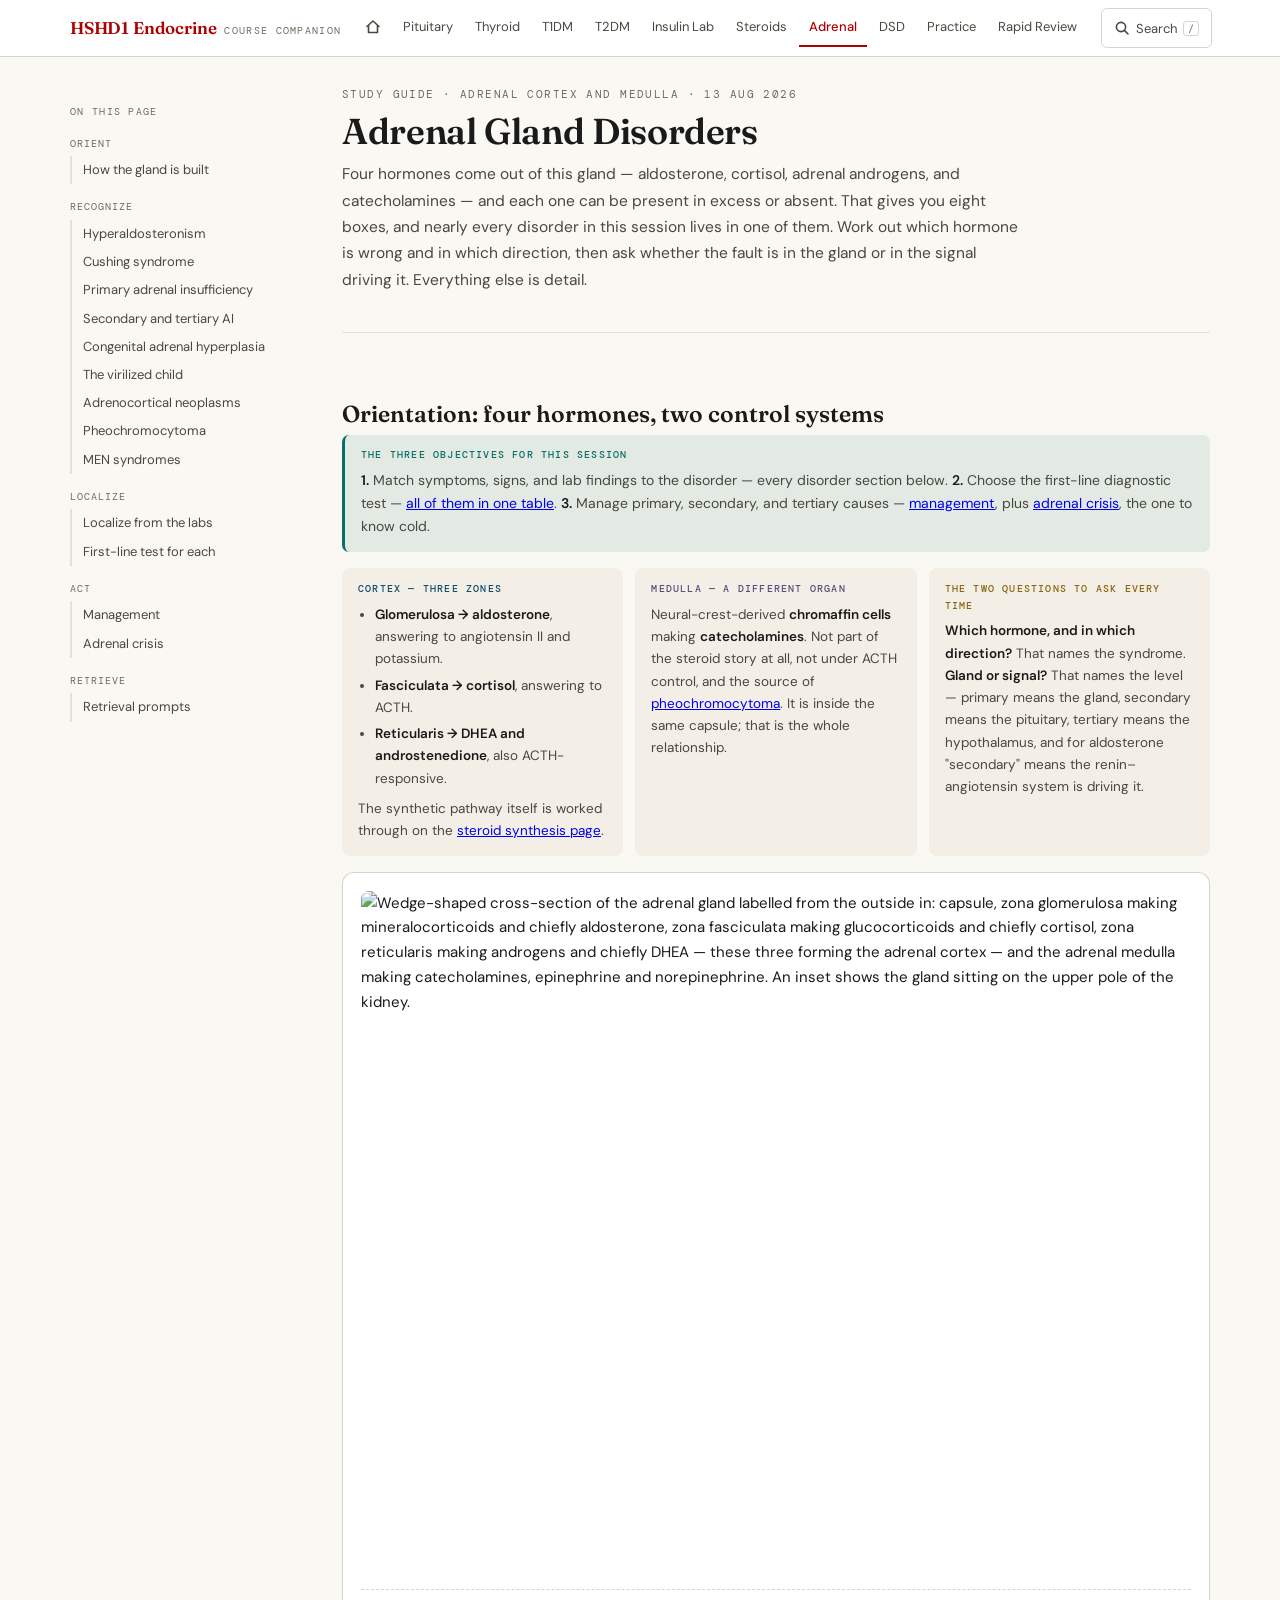
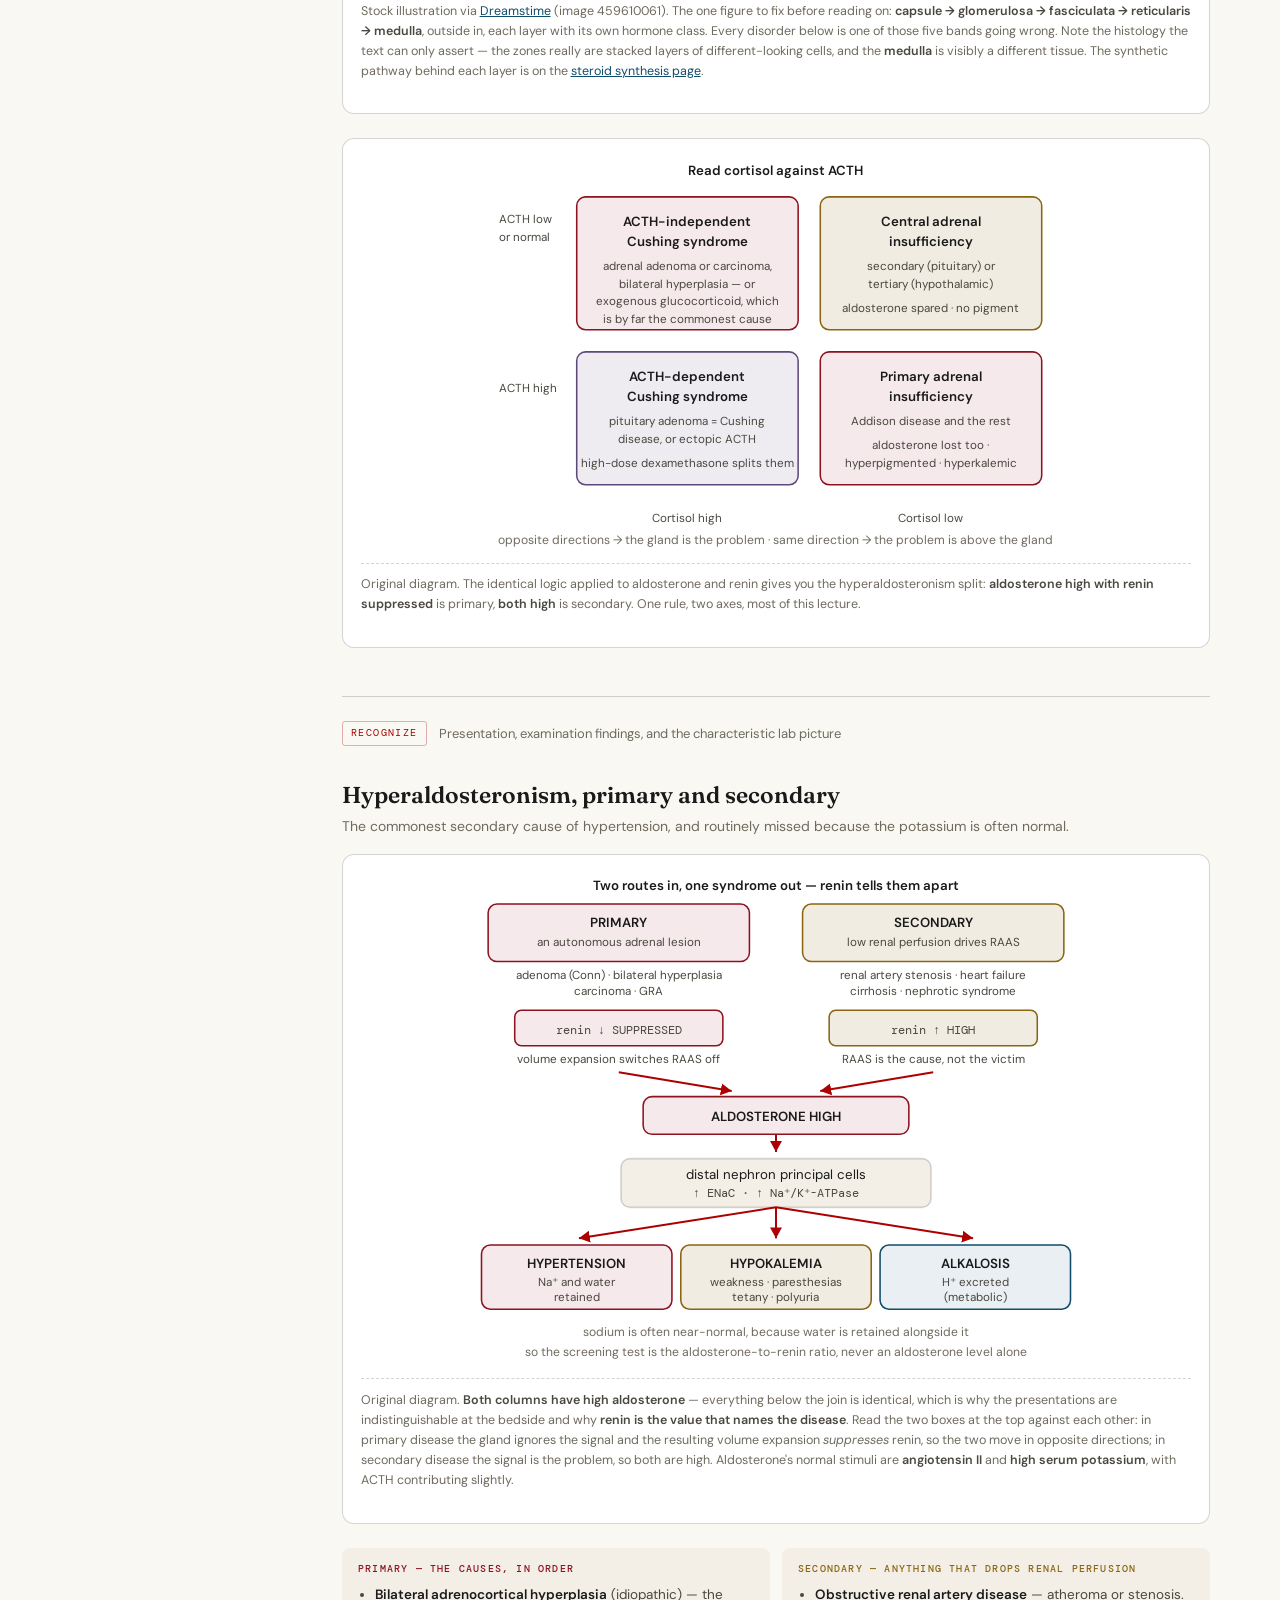
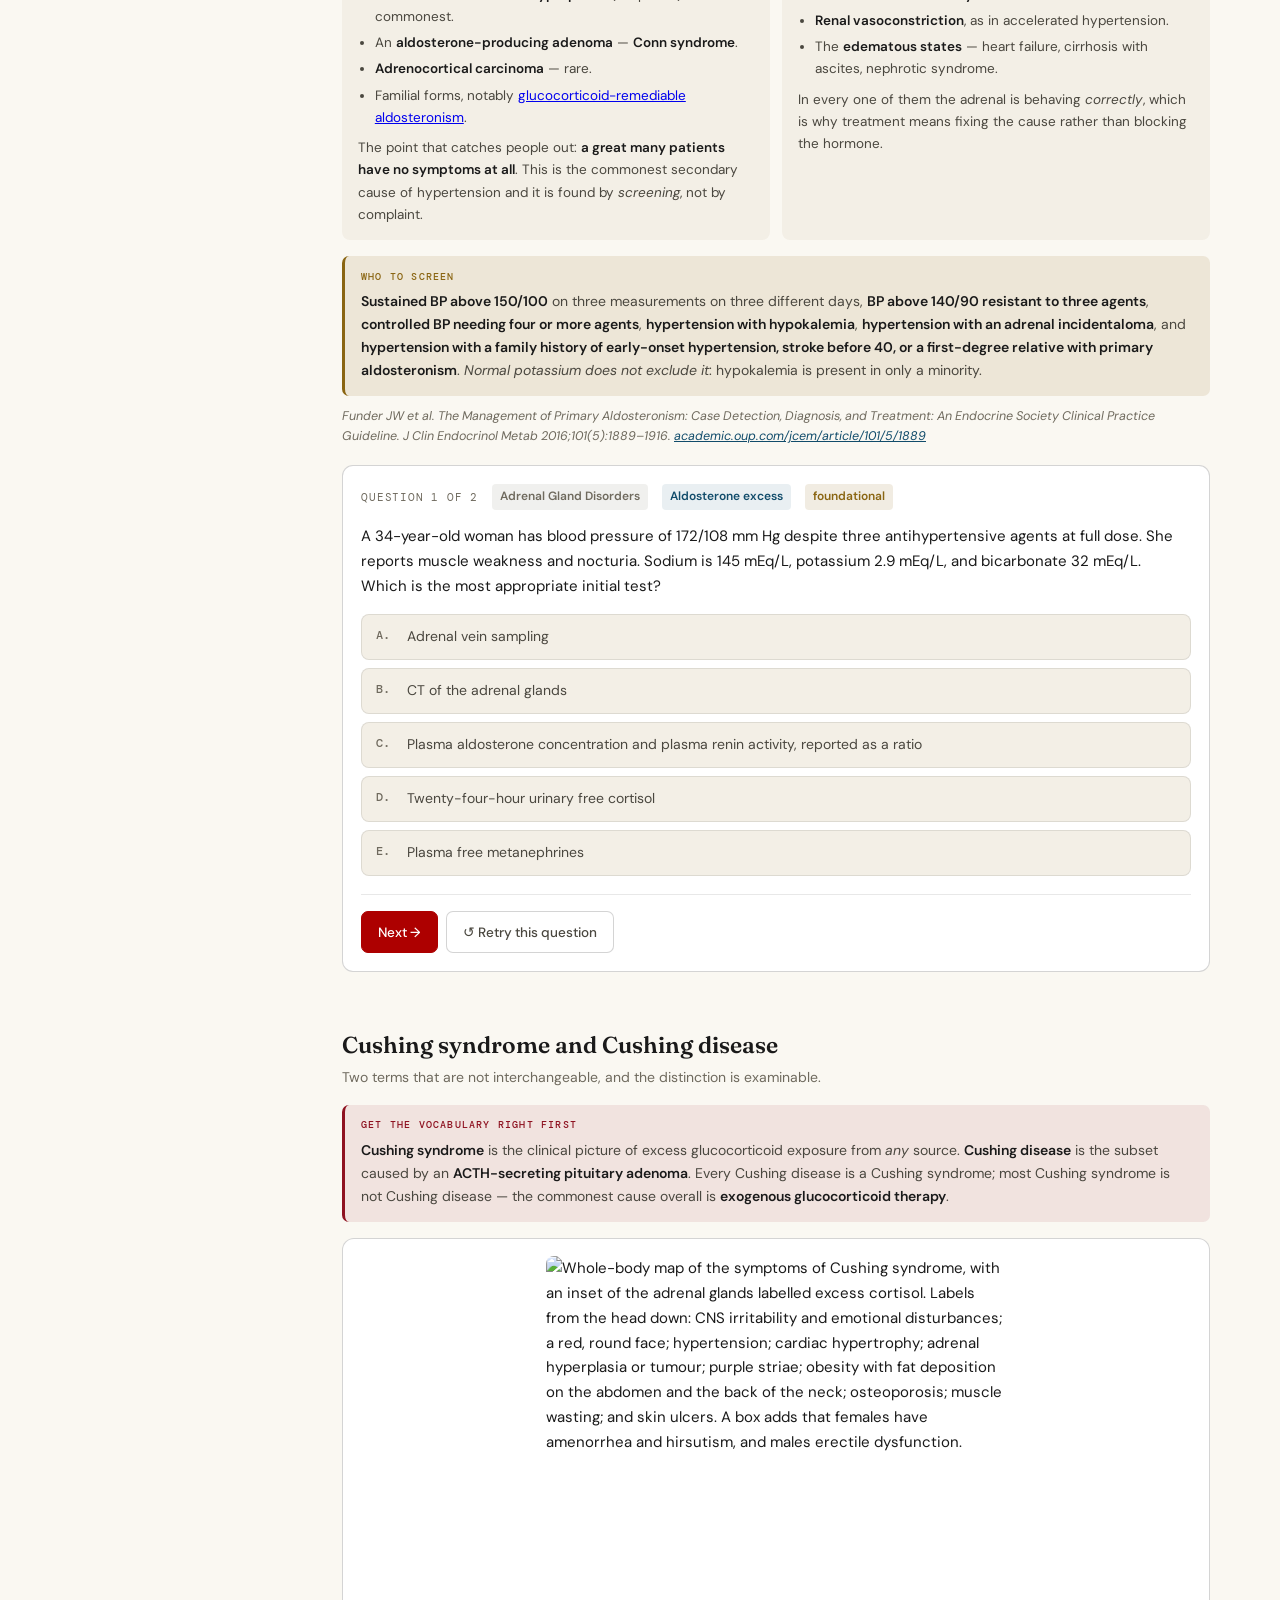
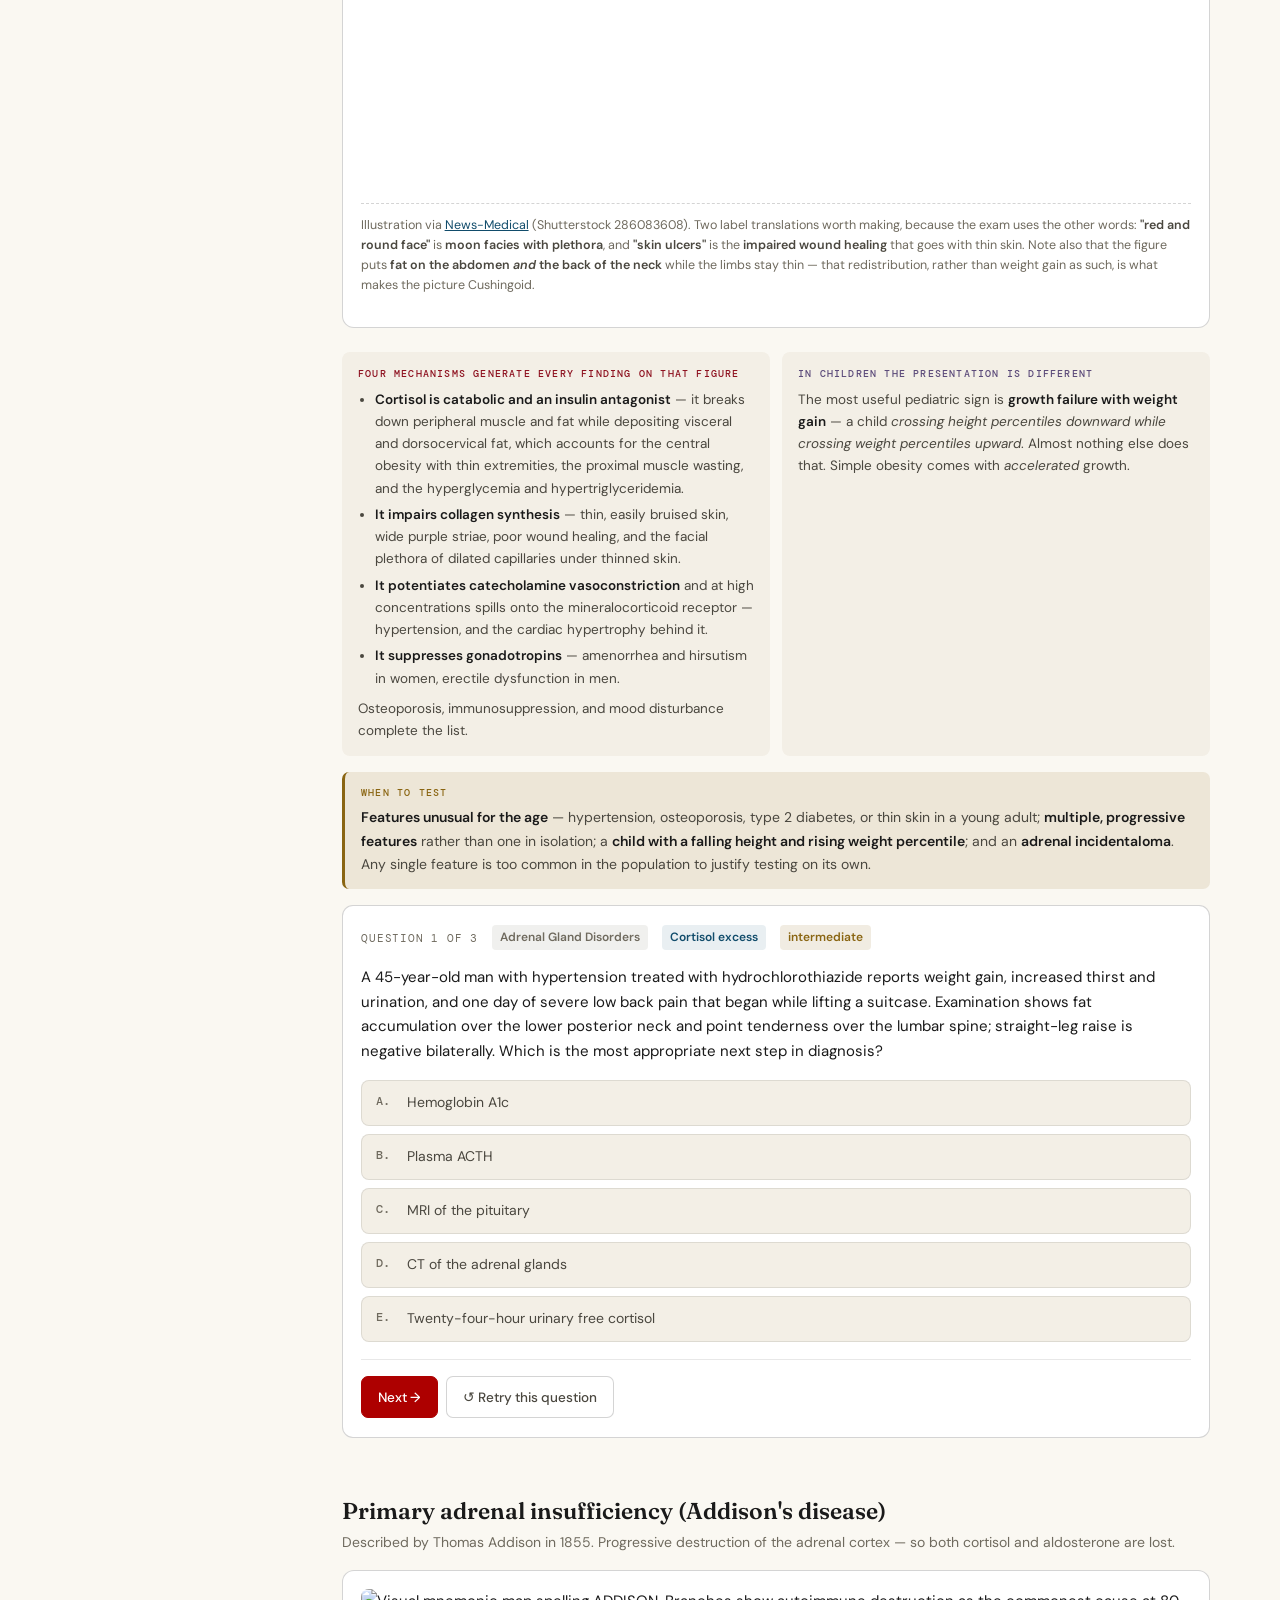
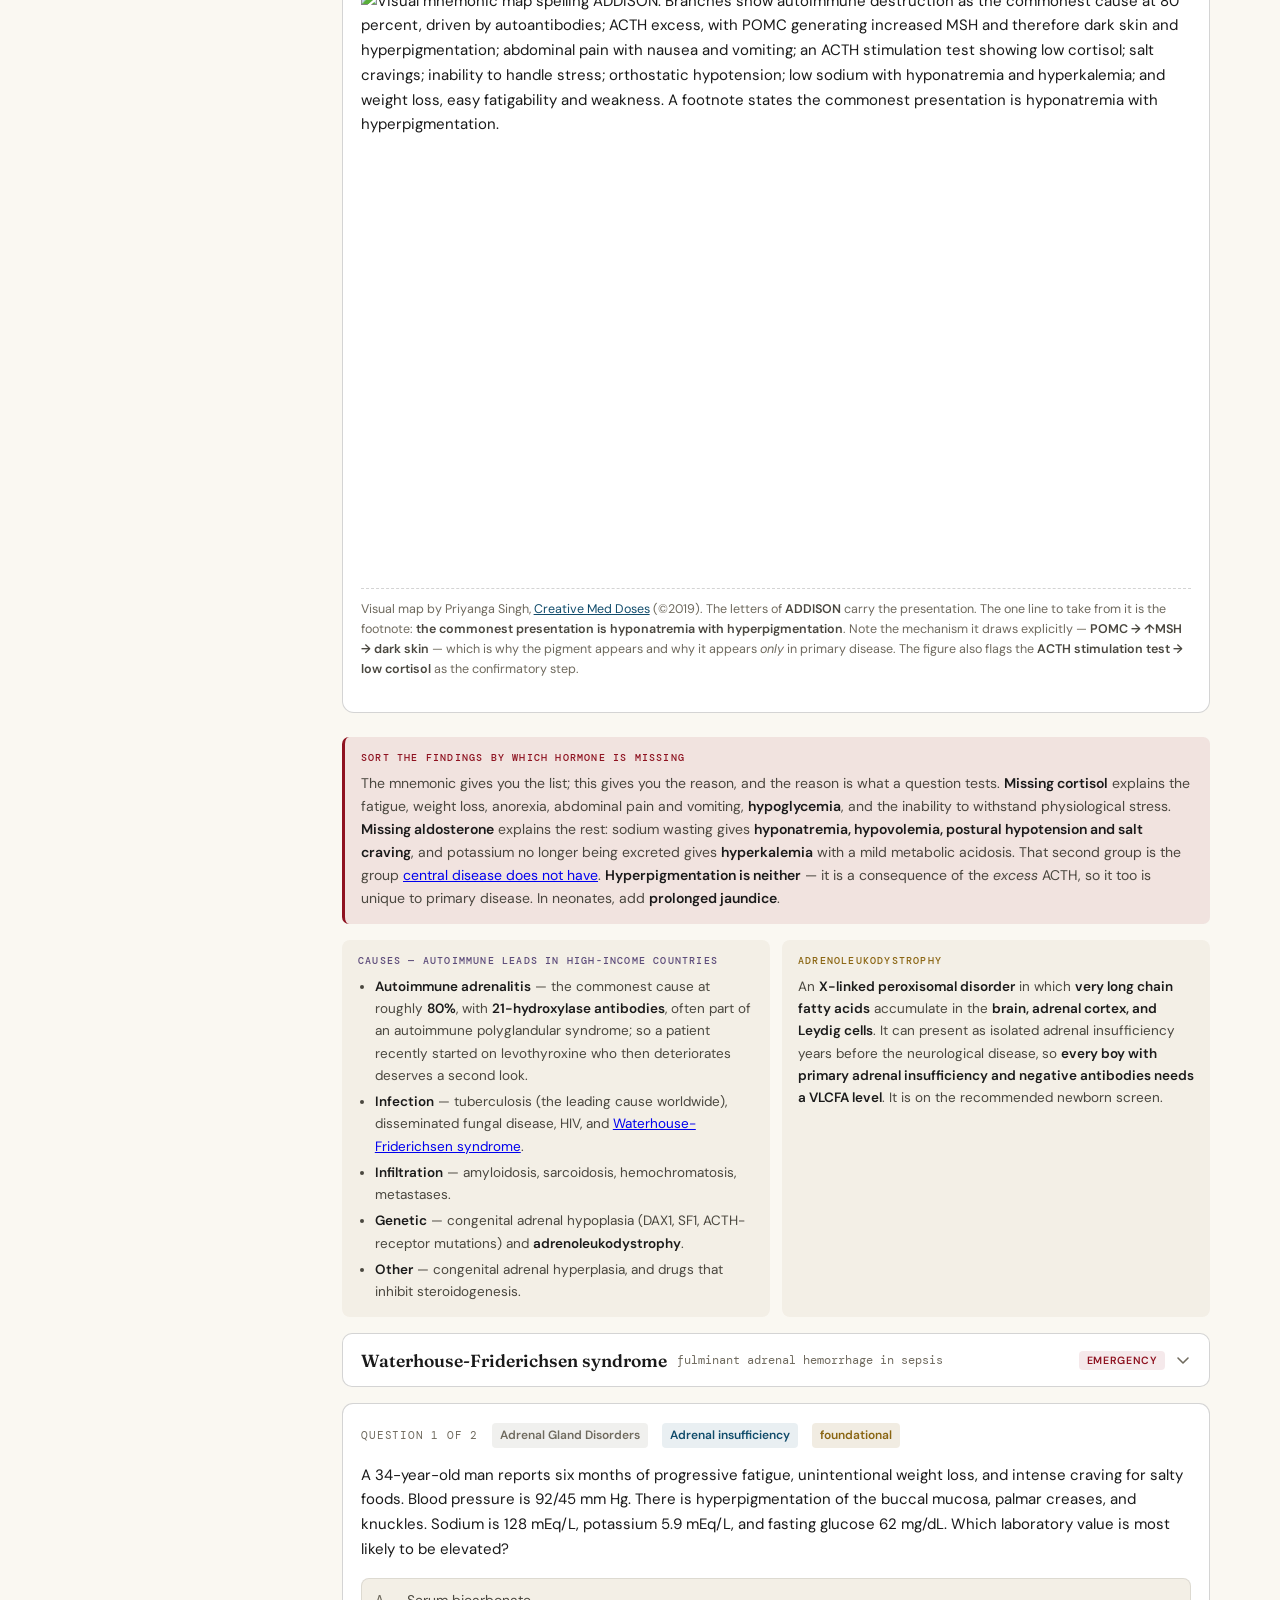
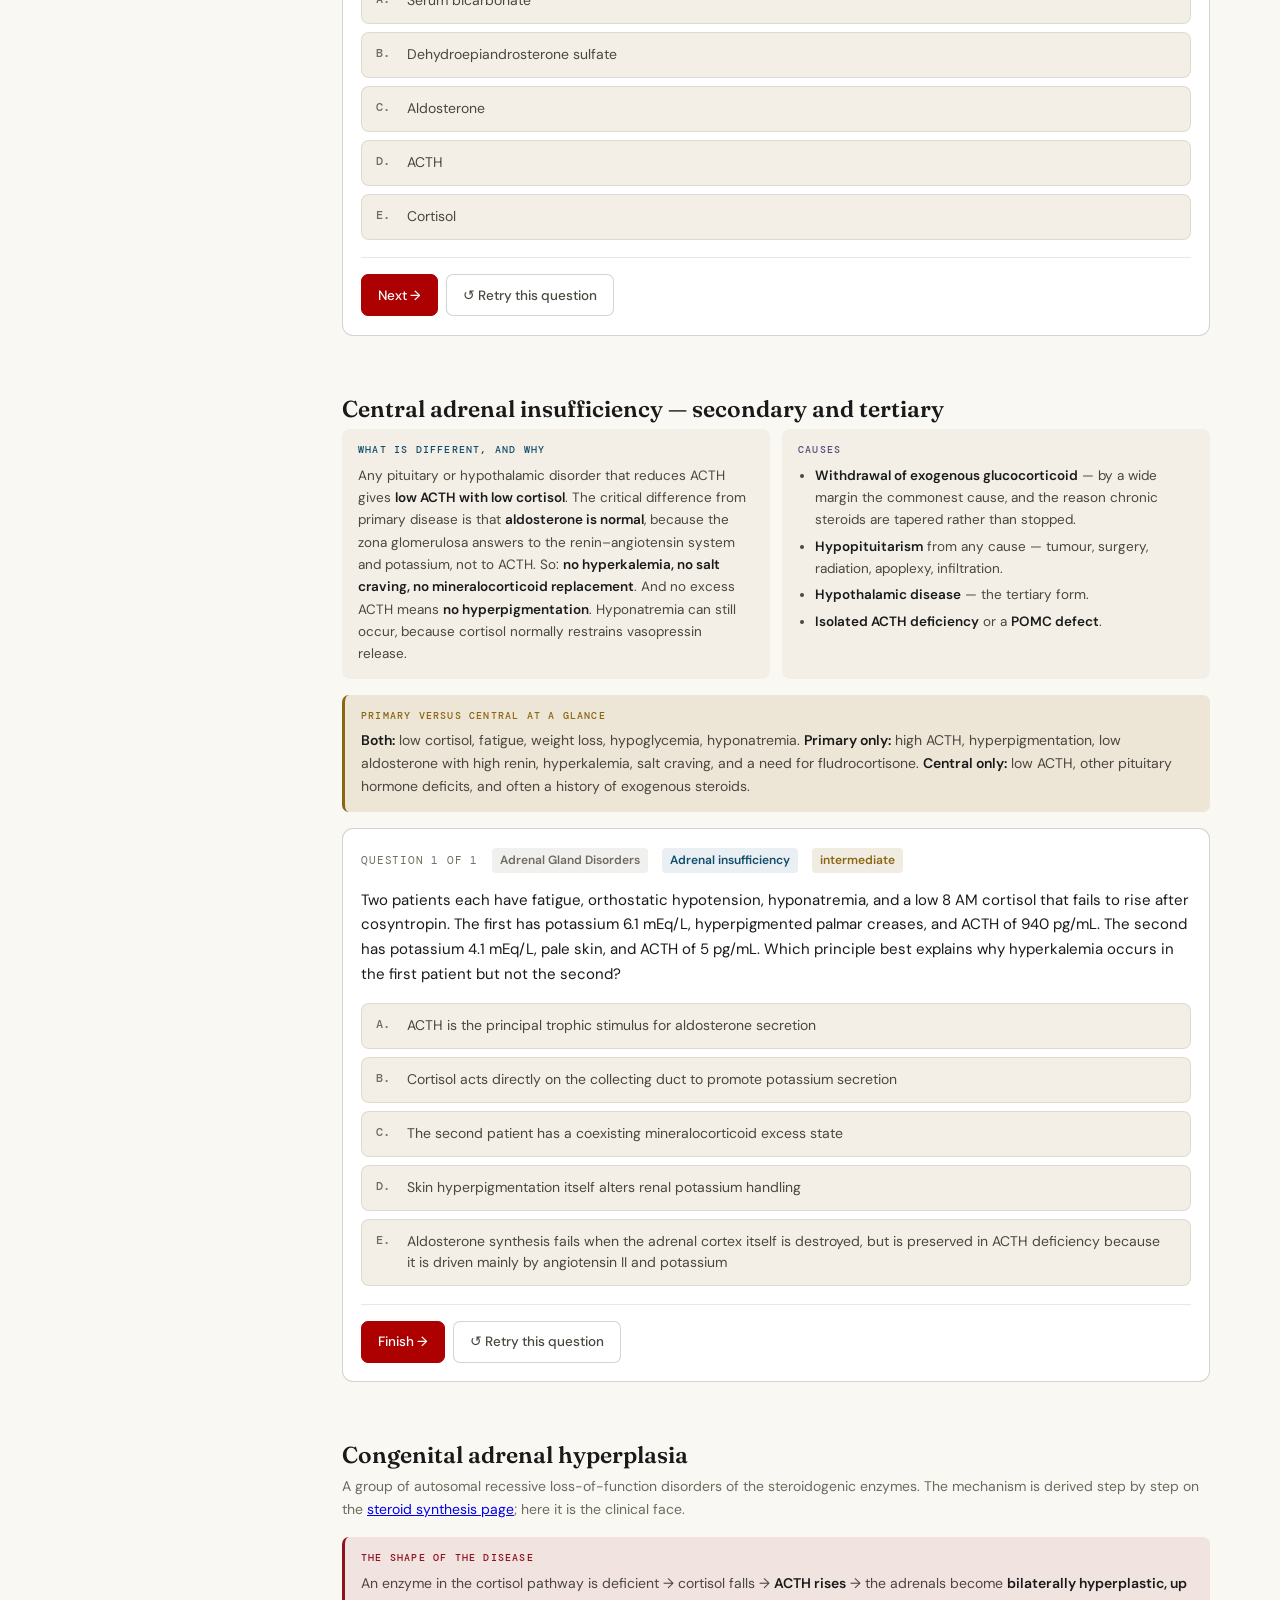
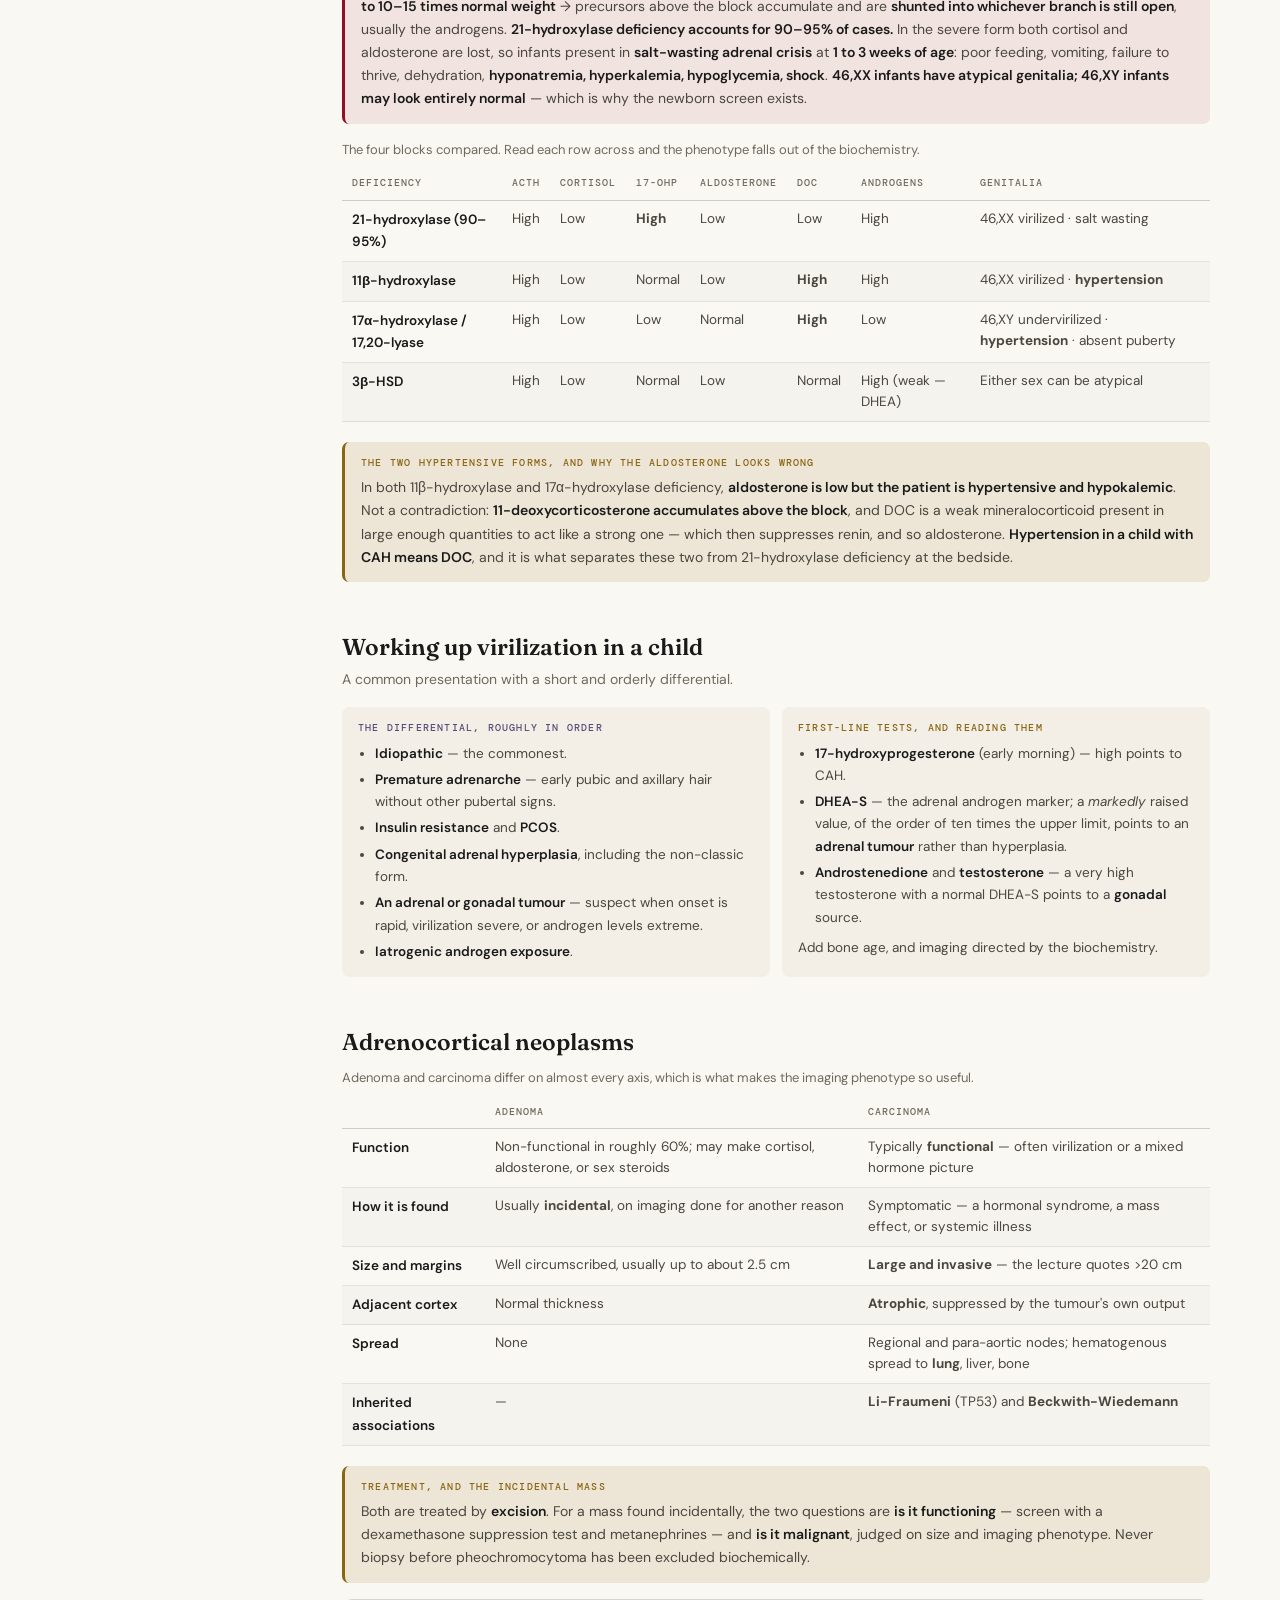
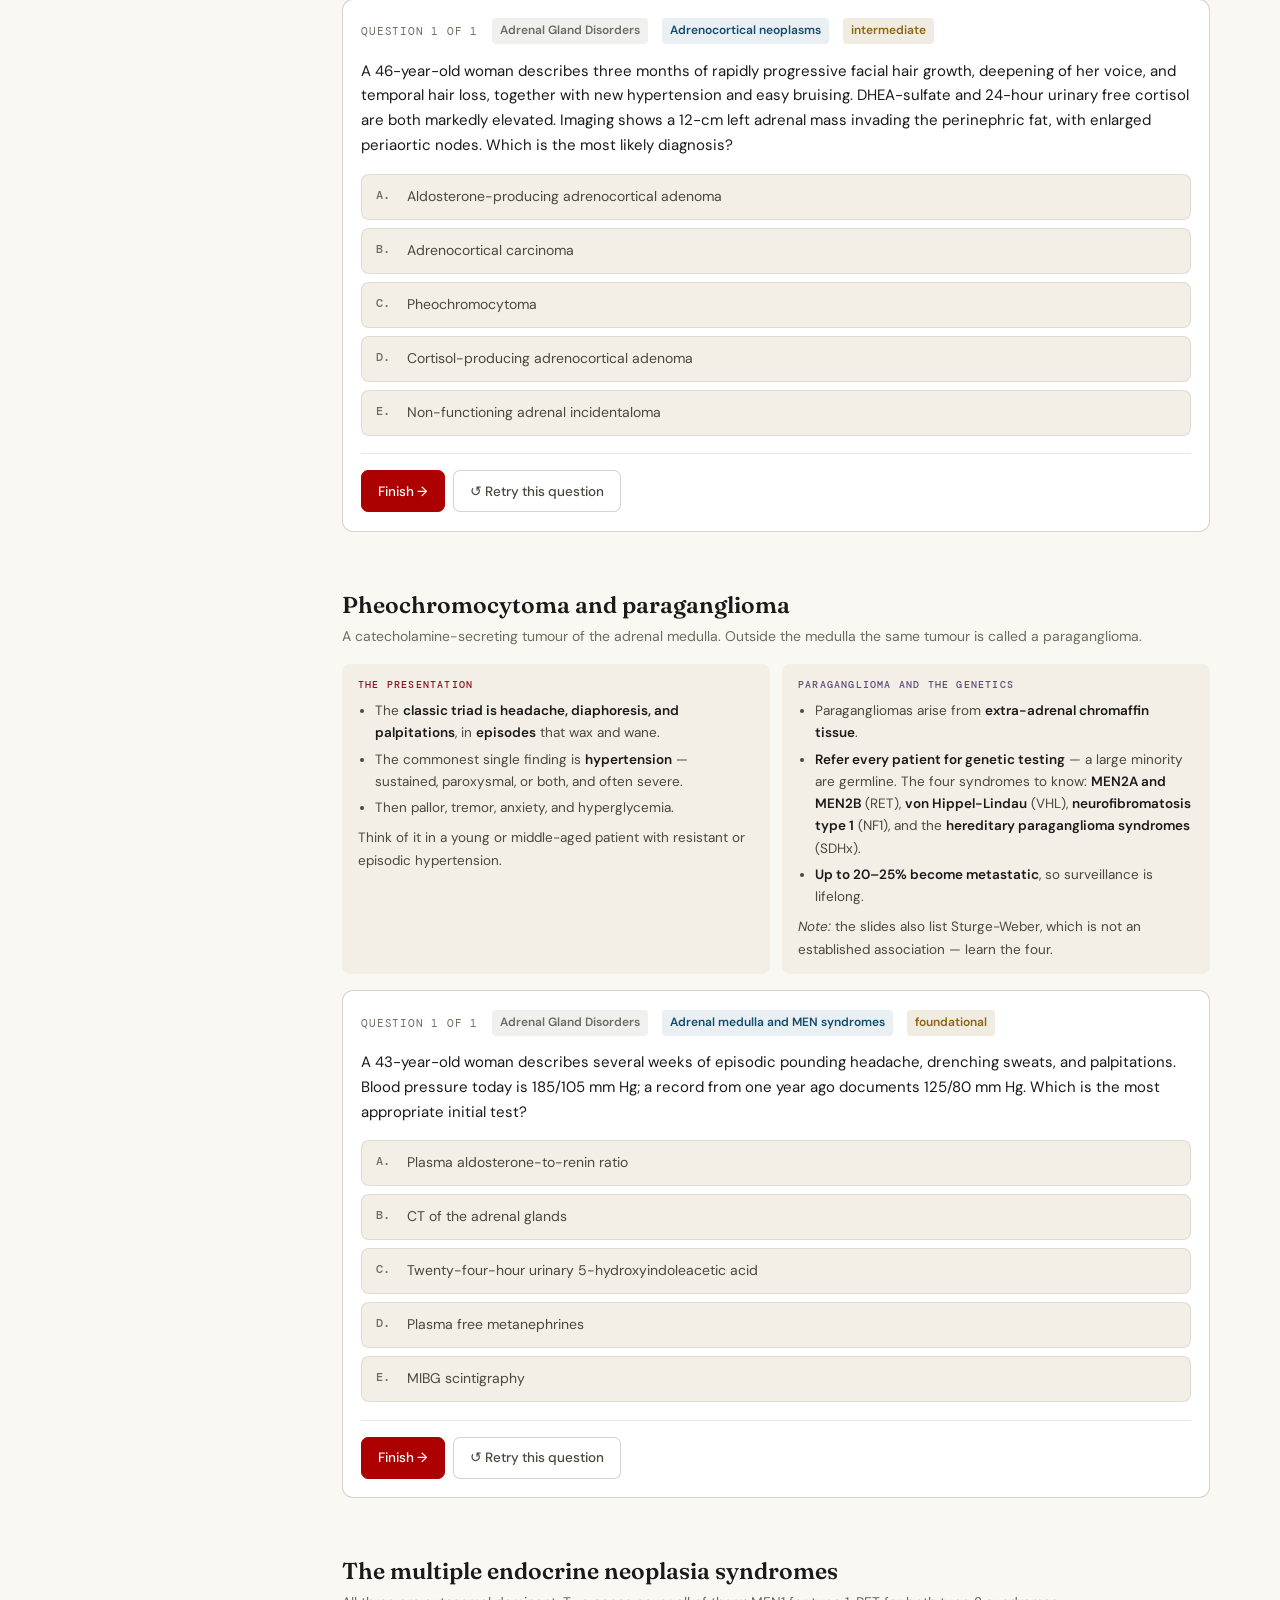
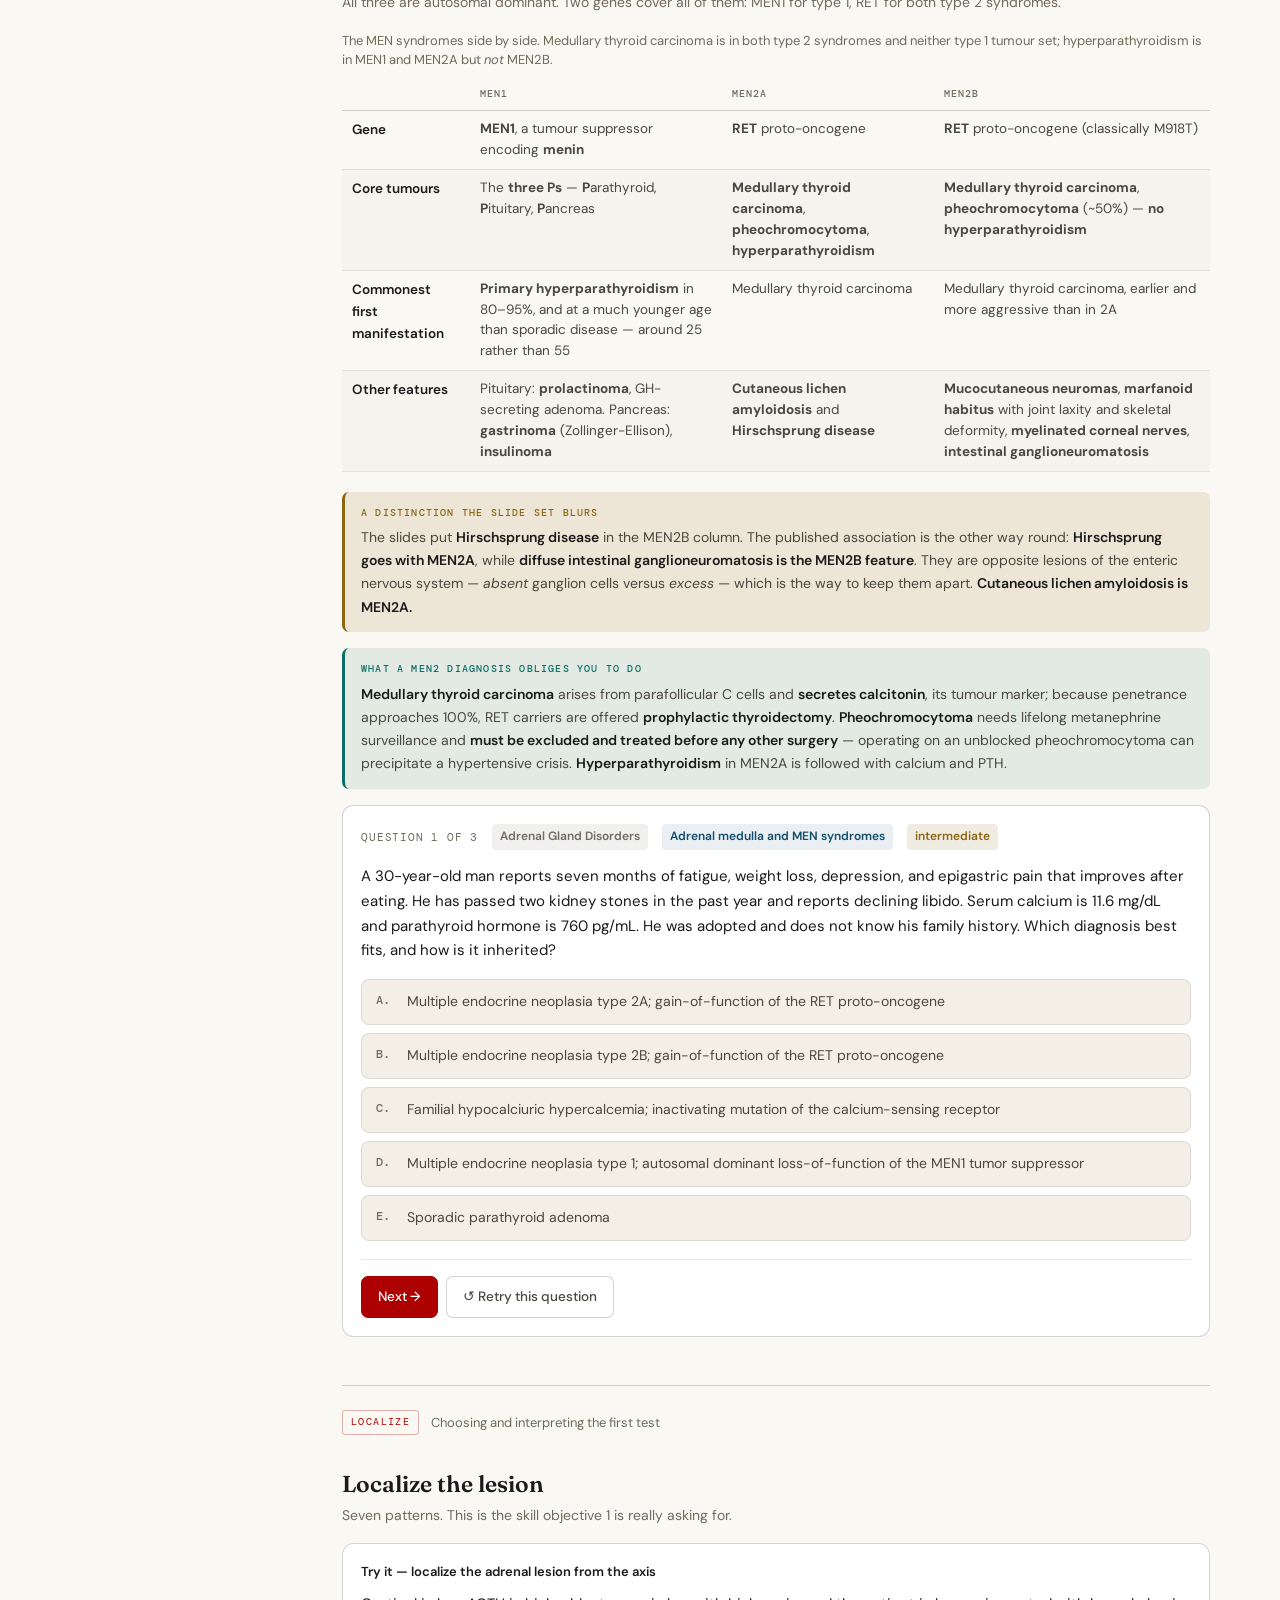
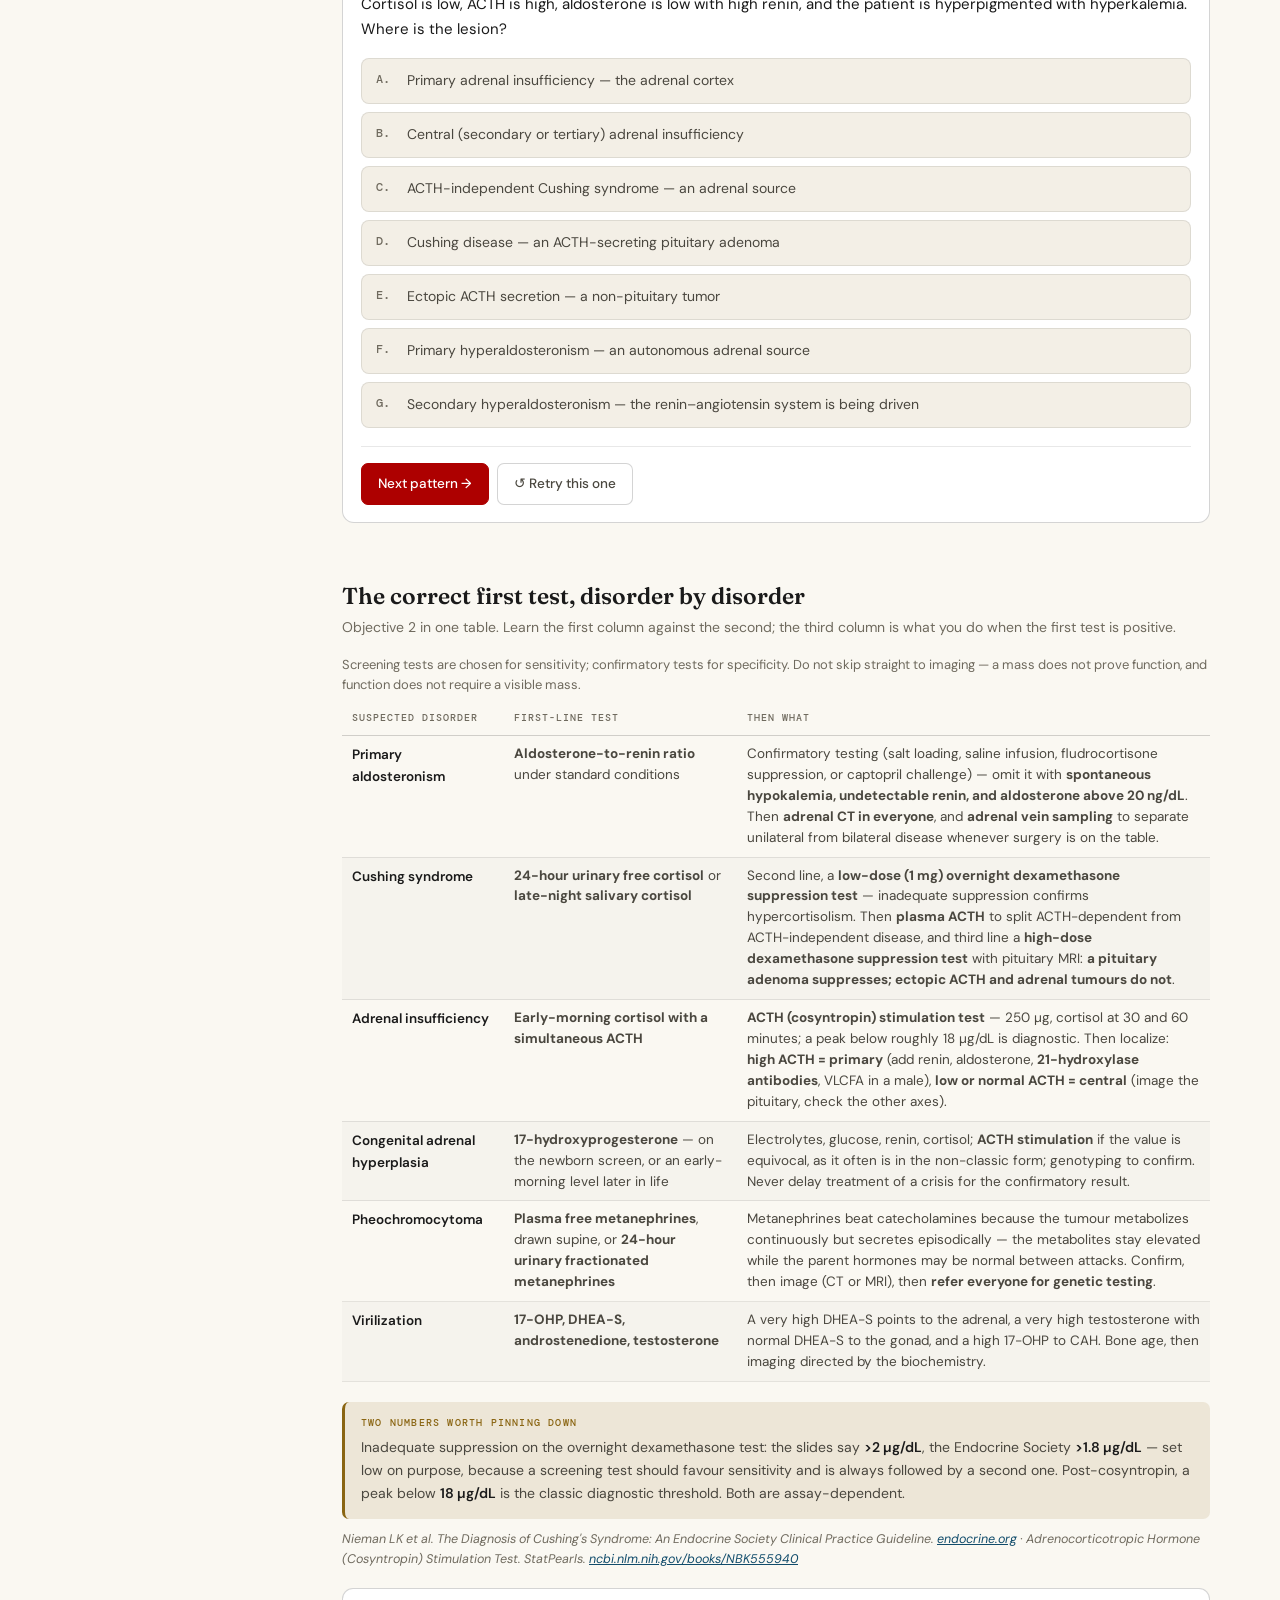
==== commit 848823fb: "Tighten the week-two pages and carry the lists as lists These read as quiz study guides, so cut what" ====
--- a/adrenal.html
+++ b/adrenal.html
@@ -8,7 +8,7 @@
 <link rel="preconnect" href="https://fonts.googleapis.com">
 <link rel="preconnect" href="https://fonts.gstatic.com" crossorigin>
 <link href="https://fonts.googleapis.com/css2?family=DM+Mono:wght@400;500&family=DM+Sans:wght@400;500;600&family=Fraunces:opsz,wght@9..144,500;9..144,600&display=swap" rel="stylesheet">
-<link rel="stylesheet" href="assets/css/site.css">
+<link rel="stylesheet" href="assets/css/site.css?v=20260816b">
 </head>
 <body data-page="adrenal">
 <a class="skip-link" href="#main">Skip to content</a>
@@ -34,25 +34,24 @@
       <h2>Orientation: four hormones, two control systems</h2>
 
       <div class="note note-teal">
-        <span class="note-kind">The three stated objectives, and how this page delivers them</span>
-        <p><strong>1. Associate symptoms, signs, and diagnostic findings with the underlying disorder</strong> — the
-          <a href="#hyperaldo">aldosterone</a>, <a href="#cushing">cortisol excess</a>,
-          <a href="#primary-ai">insufficiency</a>, <a href="#cah">CAH</a>, <a href="#neoplasms">neoplasm</a>,
-          <a href="#pheo">pheochromocytoma</a>, and <a href="#men">MEN</a> sections, each written presentation-first.
-          <strong>2. Prescribe the correct first-line diagnostic test</strong> — every disorder names its own first test, and
-          <a href="#first-tests">one table collects all of them</a> so you can rehearse the choice in isolation.
-          <strong>3. Discuss management of primary, secondary, and tertiary causes based on case characteristics and test results</strong> —
-          <a href="#act">the management section</a>, plus <a href="#crisis">adrenal crisis</a>, which is the one you must be able to do
-          without looking anything up.</p>
+        <span class="note-kind">The three objectives for this session</span>
+        <p><strong>1.</strong> Match symptoms, signs, and lab findings to the disorder — every disorder section below.
+          <strong>2.</strong> Choose the first-line diagnostic test — <a href="#first-tests">all of them in one table</a>.
+          <strong>3.</strong> Manage primary, secondary, and tertiary causes — <a href="#act">management</a>, plus
+          <a href="#crisis">adrenal crisis</a>, the one to know cold.</p>
       </div>
 
       <div class="grid three">
         <div class="block">
           <div class="block-label blue">Cortex — three zones</div>
-          <div class="block-text"><strong>Glomerulosa → aldosterone</strong>, answering to angiotensin II and potassium.
-            <strong>Fasciculata → cortisol</strong>, answering to ACTH.
-            <strong>Reticularis → DHEA and androstenedione</strong>, also ACTH-responsive.
-            The synthetic pathway itself is worked through on the <a href="steroid.html#pathway">steroid synthesis page</a>.</div>
+          <div class="block-text">
+            <ul>
+              <li><strong>Glomerulosa → aldosterone</strong>, answering to angiotensin II and potassium.</li>
+              <li><strong>Fasciculata → cortisol</strong>, answering to ACTH.</li>
+              <li><strong>Reticularis → DHEA and androstenedione</strong>, also ACTH-responsive.</li>
+            </ul>
+            <p>The synthetic pathway itself is worked through on the <a href="steroid.html#pathway">steroid synthesis page</a>.</p>
+          </div>
         </div>
         <div class="block">
           <div class="block-label purple">Medulla — a different organ</div>
@@ -66,6 +65,18 @@
             <strong>Gland or signal?</strong> That names the level — primary means the gland, secondary means the pituitary,
             tertiary means the hypothalamus, and for aldosterone "secondary" means the renin–angiotensin system is driving it.</div>
         </div>
+      </div>
+
+      <div class="figure">
+        <img src="https://thumbs.dreamstime.com/b/adrenal-gland-hormones-diagram-maps-cortex-layers-medulla-aldosterone-cortisol-catecholamines-key-objects-zones-outline-459610061.jpg"
+             alt="Wedge-shaped cross-section of the adrenal gland labelled from the outside in: capsule, zona glomerulosa making mineralocorticoids and chiefly aldosterone, zona fasciculata making glucocorticoids and chiefly cortisol, zona reticularis making androgens and chiefly DHEA — these three forming the adrenal cortex — and the adrenal medulla making catecholamines, epinephrine and norepinephrine. An inset shows the gland sitting on the upper pole of the kidney."
+             loading="lazy" width="800" height="661">
+        <p class="figcaption">Stock illustration via <a href="https://www.dreamstime.com/" target="_blank" rel="noopener noreferrer">Dreamstime</a>
+          (image 459610061). The one figure to fix before reading on: <strong>capsule → glomerulosa → fasciculata → reticularis → medulla</strong>,
+          outside in, each layer with its own hormone class. Every disorder below is one of those five bands going wrong.
+          Note the histology the text can only assert — the zones really are stacked layers of different-looking cells, and the
+          <strong>medulla</strong> is visibly a different tissue. The synthetic pathway behind each layer is on the
+          <a href="steroid.html#pathway">steroid synthesis page</a>.</p>
       </div>
 
       <div class="figure">
@@ -126,50 +137,118 @@
       <h2>Hyperaldosteronism, primary and secondary</h2>
       <p class="section-note">The commonest secondary cause of hypertension, and routinely missed because the potassium is often normal.</p>
 
-      <div class="note note-blue">
-        <span class="note-kind">What aldosterone does, so you can predict the syndrome</span>
-        <p>Aldosterone acts on the <strong>principal cells of the distal nephron</strong>: it upregulates the Na⁺/K⁺-ATPase and the epithelial
-          sodium channel, so <strong>sodium is retained, water follows, and potassium and hydrogen ions are excreted</strong>.
-          Predict from that: <strong>hypertension</strong> from volume expansion, <strong>hypokalemia</strong>, and a
-          <strong>metabolic alkalosis</strong>. Sodium is often near-normal because water is retained alongside it.
-          It is normally released in response to <strong>angiotensin II</strong> (that is, to low renal perfusion or low blood pressure) and to
-          <strong>high serum potassium</strong>; ACTH contributes to a minor extent.</p>
+      <div class="figure">
+        <svg class="svg-diagram-wide" viewBox="0 0 560 446" role="img" aria-labelledby="ha-t ha-d">
+          <title id="ha-t">Two routes to aldosterone excess, separated by renin, converging on one syndrome</title>
+          <desc id="ha-d">Primary hyperaldosteronism starts with an autonomous adrenal lesion — an adenoma, bilateral hyperplasia, carcinoma, or glucocorticoid-remediable aldosteronism — and renin is suppressed, because the volume expansion switches the renin–angiotensin system off. Secondary hyperaldosteronism starts with low renal perfusion from renal artery stenosis, heart failure, cirrhosis, or nephrotic syndrome, and renin is high, because the renin–angiotensin system is the cause rather than the victim. Both routes converge on high aldosterone, which acts on the principal cells of the distal nephron to upregulate the epithelial sodium channel and the sodium-potassium ATPase. The result is three findings: sodium and water retained giving hypertension, potassium wasted giving hypokalemia with weakness, paresthesias, tetany and polyuria, and hydrogen ions excreted giving a metabolic alkalosis.</desc>
+
+          <defs><marker id="ha-a" markerWidth="7" markerHeight="7" refX="5.5" refY="3" orient="auto"><path d="M0,0 L5.5,3 L0,6 Z" fill="var(--accent)"/></marker></defs>
+
+          <text x="280" y="15" text-anchor="middle" class="t-b">Two routes in, one syndrome out — renin tells them apart</text>
+
+          <!-- branch heads -->
+          <rect x="20" y="28" width="236" height="52" rx="8" class="box-red"/>
+          <text x="138" y="49" text-anchor="middle" class="t-b">PRIMARY</text>
+          <text x="138" y="66" text-anchor="middle" class="t-sm">an autonomous adrenal lesion</text>
+          <text x="138" y="96" text-anchor="middle" class="t-sm">adenoma (Conn) · bilateral hyperplasia</text>
+          <text x="138" y="110" text-anchor="middle" class="t-sm">carcinoma · GRA</text>
+
+          <rect x="304" y="28" width="236" height="52" rx="8" class="box-amber"/>
+          <text x="422" y="49" text-anchor="middle" class="t-b">SECONDARY</text>
+          <text x="422" y="66" text-anchor="middle" class="t-sm">low renal perfusion drives RAAS</text>
+          <text x="422" y="96" text-anchor="middle" class="t-sm">renal artery stenosis · heart failure</text>
+          <text x="422" y="110" text-anchor="middle" class="t-sm">cirrhosis · nephrotic syndrome</text>
+
+          <!-- the discriminator -->
+          <rect x="44" y="124" width="188" height="32" rx="6" class="box-red"/>
+          <text x="138" y="145" text-anchor="middle" class="t-mono">renin ↓ SUPPRESSED</text>
+          <text x="138" y="172" text-anchor="middle" class="t-sm">volume expansion switches RAAS off</text>
+
+          <rect x="328" y="124" width="188" height="32" rx="6" class="box-amber"/>
+          <text x="422" y="145" text-anchor="middle" class="t-mono">renin ↑ HIGH</text>
+          <text x="422" y="172" text-anchor="middle" class="t-sm">RAAS is the cause, not the victim</text>
+
+          <!-- converge -->
+          <line x1="138" y1="180" x2="240" y2="197" class="flow" marker-end="url(#ha-a)"/>
+          <line x1="422" y1="180" x2="320" y2="197" class="flow" marker-end="url(#ha-a)"/>
+
+          <rect x="160" y="202" width="240" height="34" rx="8" class="box-red"/>
+          <text x="280" y="224" text-anchor="middle" class="t-b">ALDOSTERONE HIGH</text>
+
+          <line x1="280" y1="236" x2="280" y2="252" class="flow" marker-end="url(#ha-a)"/>
+
+          <rect x="140" y="258" width="280" height="44" rx="8" class="box-gray"/>
+          <text x="280" y="276" text-anchor="middle" class="t">distal nephron principal cells</text>
+          <text x="280" y="293" text-anchor="middle" class="t-mono">↑ ENaC · ↑ Na⁺/K⁺-ATPase</text>
+
+          <!-- three consequences -->
+          <line x1="280" y1="302" x2="102" y2="330" class="flow" marker-end="url(#ha-a)"/>
+          <line x1="280" y1="302" x2="280" y2="330" class="flow" marker-end="url(#ha-a)"/>
+          <line x1="280" y1="302" x2="458" y2="330" class="flow" marker-end="url(#ha-a)"/>
+
+          <rect x="14" y="336" width="172" height="58" rx="8" class="box-red"/>
+          <text x="100" y="357" text-anchor="middle" class="t-b">HYPERTENSION</text>
+          <text x="100" y="373" text-anchor="middle" class="t-sm">Na⁺ and water</text>
+          <text x="100" y="387" text-anchor="middle" class="t-sm">retained</text>
+
+          <rect x="194" y="336" width="172" height="58" rx="8" class="box-amber"/>
+          <text x="280" y="357" text-anchor="middle" class="t-b">HYPOKALEMIA</text>
+          <text x="280" y="373" text-anchor="middle" class="t-sm">weakness · paresthesias</text>
+          <text x="280" y="387" text-anchor="middle" class="t-sm">tetany · polyuria</text>
+
+          <rect x="374" y="336" width="172" height="58" rx="8" class="box-blue"/>
+          <text x="460" y="357" text-anchor="middle" class="t-b">ALKALOSIS</text>
+          <text x="460" y="373" text-anchor="middle" class="t-sm">H⁺ excreted</text>
+          <text x="460" y="387" text-anchor="middle" class="t-sm">(metabolic)</text>
+
+          <text x="280" y="418" text-anchor="middle" class="t-mut">sodium is often near-normal, because water is retained alongside it</text>
+          <text x="280" y="436" text-anchor="middle" class="t-mut">so the screening test is the aldosterone-to-renin ratio, never an aldosterone level alone</text>
+        </svg>
+        <p class="figcaption">Original diagram. <strong>Both columns have high aldosterone</strong> — everything below the join is identical, which
+          is why the presentations are indistinguishable at the bedside and why <strong>renin is the value that names the disease</strong>.
+          Read the two boxes at the top against each other: in primary disease the gland ignores the signal and the resulting volume expansion
+          <em>suppresses</em> renin, so the two move in opposite directions; in secondary disease the signal is the problem, so both are high.
+          Aldosterone's normal stimuli are <strong>angiotensin II</strong> and <strong>high serum potassium</strong>, with ACTH contributing
+          slightly.</p>
       </div>
 
       <div class="grid">
         <div class="block">
-          <div class="block-label red">Primary — the adrenal is autonomous</div>
-          <div class="block-text"><strong>Aldosterone is high and renin is suppressed</strong>, because the volume expansion shuts the
-            renin–angiotensin system off and the gland ignores it anyway.
-            <strong>Causes:</strong> <strong>bilateral adrenocortical hyperplasia</strong> (idiopathic hyperaldosteronism, the commonest),
-            an <strong>aldosterone-producing adenoma — Conn syndrome</strong>, rarely an <strong>adrenocortical carcinoma</strong>, and the
-            familial forms including <a href="steroid.html#gra-disease">glucocorticoid-remediable aldosteronism</a>.
-            <strong>Symptoms</strong> are those of hypertension plus those of hypokalemia — weakness, paresthesias, tetany, visual
-            disturbance, polyuria — and in a great many patients, nothing at all.</div>
-        </div>
-        <div class="block">
-          <div class="block-label amber">Secondary — the signal is driving it</div>
-          <div class="block-text"><strong>Aldosterone is high and renin is high too</strong>, because the adrenal is responding correctly to an
-            abnormal stimulus. Anything that reduces renal perfusion will do it:
-            <strong>renal artery stenosis or atheroma</strong>, <strong>renal vasoconstriction</strong> as in accelerated hypertension, and the
-            <strong>edematous states</strong> — heart failure, cirrhosis with ascites, nephrotic syndrome.
-            <strong>Renin is the single value that separates the two</strong>, which is why the screening test is a ratio and not an
-            aldosterone level.</div>
+          <div class="block-label red">Primary — the causes, in order</div>
+          <div class="block-text">
+            <ul>
+              <li><strong>Bilateral adrenocortical hyperplasia</strong> (idiopathic) — the commonest.</li>
+              <li>An <strong>aldosterone-producing adenoma</strong> — <strong>Conn syndrome</strong>.</li>
+              <li><strong>Adrenocortical carcinoma</strong> — rare.</li>
+              <li>Familial forms, notably <a href="steroid.html#gra-disease">glucocorticoid-remediable aldosteronism</a>.</li>
+            </ul>
+            <p>The point that catches people out: <strong>a great many patients have no symptoms at all</strong>. This is the commonest secondary cause of hypertension and it is found by <em>screening</em>, not by complaint.</p>
+          </div>
+        </div>
+        <div class="block">
+          <div class="block-label amber">Secondary — anything that drops renal perfusion</div>
+          <div class="block-text">
+            <ul>
+              <li><strong>Obstructive renal artery disease</strong> — atheroma or stenosis.</li>
+              <li><strong>Renal vasoconstriction</strong>, as in accelerated hypertension.</li>
+              <li>The <strong>edematous states</strong> — heart failure, cirrhosis with ascites, nephrotic syndrome.</li>
+            </ul>
+            <p>In every one of them the adrenal is behaving <em>correctly</em>, which is why treatment means fixing the cause rather than blocking the hormone.</p>
+          </div>
         </div>
       </div>
 
       <div class="note note-amber">
-        <span class="note-kind">Who to screen — a high index of suspicion</span>
-        <p>Test for primary aldosteronism in: <strong>sustained blood pressure above 150/100</strong> on three measurements on three different
-          days; <strong>hypertension above 140/90 resistant to three agents</strong>; <strong>controlled hypertension requiring four or more
-          agents</strong>; <strong>hypertension with hypokalemia</strong> — whether spontaneous or diuretic-induced;
-          <strong>hypertension with an adrenal incidentaloma</strong>; <strong>hypertension with obstructive sleep apnea</strong>;
-          <strong>hypertension with a family history of early-onset hypertension or of stroke before 40</strong>; and
-          <strong>hypertension in anyone with a first-degree relative who has primary aldosteronism</strong>.
-          Note that <em>normal potassium does not exclude it</em> — hypokalemia is present in a minority.</p>
+        <span class="note-kind">Who to screen</span>
+        <p><strong>Sustained BP above 150/100</strong> on three measurements on three different days, <strong>BP above 140/90 resistant to
+          three agents</strong>, <strong>controlled BP needing four or more agents</strong>, <strong>hypertension with hypokalemia</strong>,
+          <strong>hypertension with an adrenal incidentaloma</strong>, and <strong>hypertension with a family history of early-onset
+          hypertension, stroke before 40, or a first-degree relative with primary aldosteronism</strong>.
+          <em>Normal potassium does not exclude it</em>: hypokalemia is present in only a minority.</p>
       </div>
 
       <p class="citation-line"><cite>Funder JW et al. <em>The Management of Primary Aldosteronism: Case Detection, Diagnosis, and Treatment: An Endocrine Society Clinical Practice Guideline.</em> J Clin Endocrinol Metab 2016;101(5):1889–1916. <a href="https://academic.oup.com/jcem/article/101/5/1889/2804729" target="_blank" rel="noopener noreferrer">academic.oup.com/jcem/article/101/5/1889</a></cite></p>
+      <div class="quiz quiz-inline" data-quiz data-quiz-ids="ADR-001,ADR-002" data-quiz-toolbar="false"></div>
     </section>
 
     <section class="section" id="cushing" data-toc="Cushing syndrome" data-phase="Recognize">
@@ -178,83 +257,102 @@
 
       <div class="note note-red">
         <span class="note-kind">Get the vocabulary right first</span>
-        <p><strong>Cushing syndrome</strong> is the whole clinical picture produced by inappropriately high exposure to glucocorticoid,
-          from <em>any</em> source. <strong>Cushing disease</strong> is the specific subset caused by an
-          <strong>ACTH-secreting pituitary adenoma</strong>. Every Cushing disease is a Cushing syndrome; most Cushing syndrome is not
-          Cushing disease. And the commonest cause of the syndrome overall is not a tumour at all — it is
+        <p><strong>Cushing syndrome</strong> is the clinical picture of excess glucocorticoid exposure from <em>any</em> source.
+          <strong>Cushing disease</strong> is the subset caused by an <strong>ACTH-secreting pituitary adenoma</strong>.
+          Every Cushing disease is a Cushing syndrome; most Cushing syndrome is not Cushing disease — the commonest cause overall is
           <strong>exogenous glucocorticoid therapy</strong>.</p>
       </div>
 
+      <div class="figure">
+        <img class="img-narrow" src="https://www.news-medical.net/image-handler/picture/2016/8/Cushing%27s_Syndrome_shutterstock_286083608_(1).jpg"
+             alt="Whole-body map of the symptoms of Cushing syndrome, with an inset of the adrenal glands labelled excess cortisol. Labels from the head down: CNS irritability and emotional disturbances; a red, round face; hypertension; cardiac hypertrophy; adrenal hyperplasia or tumour; purple striae; obesity with fat deposition on the abdomen and the back of the neck; osteoporosis; muscle wasting; and skin ulcers. A box adds that females have amenorrhea and hirsutism, and males erectile dysfunction."
+             loading="lazy" width="590" height="686">
+        <p class="figcaption">Illustration via <a href="https://www.news-medical.net/" target="_blank" rel="noopener noreferrer">News-Medical</a>
+          (Shutterstock 286083608). Two label translations worth making, because the exam uses the other words:
+          <strong>"red and round face"</strong> is <strong>moon facies with plethora</strong>, and <strong>"skin ulcers"</strong> is the
+          <strong>impaired wound healing</strong> that goes with thin skin. Note also that the figure puts
+          <strong>fat on the abdomen <em>and</em> the back of the neck</strong> while the limbs stay thin — that redistribution, rather than
+          weight gain as such, is what makes the picture Cushingoid.</p>
+      </div>
+
       <div class="grid">
         <div class="block">
-          <div class="block-label red">The features, and the mechanism behind each</div>
-          <div class="block-text"><strong>Central obesity with thin extremities</strong> — cortisol is catabolic and an insulin antagonist:
-            it mobilizes peripheral fat and breaks down muscle while promoting visceral fat deposition.
-            <strong>Thin, easily bruised skin and wide purple striae</strong> — impaired collagen synthesis and abnormal wound healing.
-            <strong>Facial plethora</strong> — dilated facial capillaries under thinned skin.
-            <strong>Proximal muscle weakness</strong> — the same catabolism.
-            <strong>Secondary hypertension</strong> — cortisol potentiates the vasoconstrictor effect of catecholamines, and at high
-            concentrations it also spills onto the mineralocorticoid receptor.
-            <strong>Hyperglycemia and diabetes, hypertriglyceridemia</strong> — insulin resistance.
-            <strong>Osteoporosis</strong>, <strong>immunosuppression</strong>, <strong>mood disturbance</strong>, and
-            <strong>hypogonadism</strong>, because cortisol suppresses gonadotropins.</div>
+          <div class="block-label red">Four mechanisms generate every finding on that figure</div>
+          <div class="block-text">
+            <ul>
+              <li><strong>Cortisol is catabolic and an insulin antagonist</strong> — it breaks down peripheral muscle and fat while depositing visceral and dorsocervical fat, which accounts for the central obesity with thin extremities, the proximal muscle wasting, and the hyperglycemia and hypertriglyceridemia.</li>
+              <li><strong>It impairs collagen synthesis</strong> — thin, easily bruised skin, wide purple striae, poor wound healing, and the facial plethora of dilated capillaries under thinned skin.</li>
+              <li><strong>It potentiates catecholamine vasoconstriction</strong> and at high concentrations spills onto the mineralocorticoid receptor — hypertension, and the cardiac hypertrophy behind it.</li>
+              <li><strong>It suppresses gonadotropins</strong> — amenorrhea and hirsutism in women, erectile dysfunction in men.</li>
+            </ul>
+            <p>Osteoporosis, immunosuppression, and mood disturbance complete the list.</p>
+          </div>
         </div>
         <div class="block">
           <div class="block-label purple">In children the presentation is different</div>
-          <div class="block-text">The single most useful pediatric sign is <strong>growth failure with weight gain</strong> — a child
+          <div class="block-text">The most useful pediatric sign is <strong>growth failure with weight gain</strong> — a child
             <em>crossing height percentiles downward while crossing weight percentiles upward</em>. Almost nothing else does that.
-            Obesity alone in a child is usually exogenous and comes with <em>accelerated</em> growth; it is the combination that
-            should prompt testing.</div>
+            Simple obesity comes with <em>accelerated</em> growth.</div>
         </div>
       </div>
 
       <div class="note note-amber">
-        <span class="note-kind">When to raise your index of suspicion</span>
-        <p>Test people with <strong>features unusual for their age</strong> — hypertension, osteoporosis, type 2 diabetes, or thin skin in a
-          young adult; people with <strong>multiple and progressive features</strong> rather than one in isolation;
-          <strong>children with a falling height percentile and a rising weight percentile</strong>; and people with an
-          <strong>adrenal incidentaloma</strong>. The reason for the threshold is that individual features — obesity, hypertension,
-          glucose intolerance — are extremely common in the general population and testing everybody produces mostly false positives.</p>
-      </div>
+        <span class="note-kind">When to test</span>
+        <p><strong>Features unusual for the age</strong> — hypertension, osteoporosis, type 2 diabetes, or thin skin in a young adult;
+          <strong>multiple, progressive features</strong> rather than one in isolation; a <strong>child with a falling height and rising weight
+          percentile</strong>; and an <strong>adrenal incidentaloma</strong>. Any single feature is too common in the population to justify
+          testing on its own.</p>
+      </div>
+      <div class="quiz quiz-inline" data-quiz data-quiz-ids="ADR-005,ADR-006,ADR-019" data-quiz-toolbar="false"></div>
     </section>
 
     <section class="section" id="primary-ai" data-toc="Primary adrenal insufficiency" data-phase="Recognize">
-      <h2>Primary adrenal insufficiency</h2>
+      <h2>Primary adrenal insufficiency (Addison's disease)</h2>
       <p class="section-note">Described by Thomas Addison in 1855. Progressive destruction of the adrenal cortex — so both cortisol and aldosterone are lost.</p>
 
+      <div class="figure">
+        <img src="https://creativemeddoses.com/wp-content/uploads/2019/09/addison-visual-map-jpg-1.jpg"
+             alt="Visual mnemonic map spelling ADDISON. Branches show autoimmune destruction as the commonest cause at 80 percent, driven by autoantibodies; ACTH excess, with POMC generating increased MSH and therefore dark skin and hyperpigmentation; abdominal pain with nausea and vomiting; an ACTH stimulation test showing low cortisol; salt cravings; inability to handle stress; orthostatic hypotension; low sodium with hyponatremia and hyperkalemia; and weight loss, easy fatigability and weakness. A footnote states the commonest presentation is hyponatremia with hyperpigmentation."
+             loading="lazy" width="3508" height="2480">
+        <p class="figcaption">Visual map by Priyanga Singh,
+          <a href="https://creativemeddoses.com/" target="_blank" rel="noopener noreferrer">Creative Med Doses</a> (©2019).
+          The letters of <strong>ADDISON</strong> carry the presentation. The one line to take from it is the footnote:
+          <strong>the commonest presentation is hyponatremia with hyperpigmentation</strong>. Note the mechanism it draws explicitly —
+          <strong>POMC → ↑MSH → dark skin</strong> — which is why the pigment appears and why it appears <em>only</em> in primary disease.
+          The figure also flags the <strong>ACTH stimulation test → low cortisol</strong> as the confirmatory step.</p>
+      </div>
+
       <div class="note note-red">
-        <span class="note-kind">Predict every symptom from the two missing hormones</span>
-        <p><strong>Missing cortisol:</strong> fatigue, anorexia, weight loss, nausea and vomiting, abdominal pain, apathy and confusion,
-          <strong>hypoglycemia</strong>, and an inability to withstand physiological stress.
-          <strong>Missing aldosterone:</strong> sodium wasting → <strong>hyponatremia</strong>, <strong>hypovolemia</strong>,
-          <strong>postural hypotension</strong>, tachycardia, <strong>salt craving</strong>, and — because potassium is no longer excreted —
-          <strong>hyperkalemia</strong>, often with a mild metabolic acidosis.
-          <strong>The one finding that is not a deficiency at all:</strong> <strong>hyperpigmentation</strong>, most obvious in palmar creases,
-          buccal mucosa, scars, and pressure areas. It is caused by the <em>excess</em> ACTH and related POMC-derived peptides, and it is the
-          physical sign that tells you the problem is primary rather than central. In neonates, <strong>prolonged jaundice</strong> belongs
-          on the list too.</p>
+        <span class="note-kind">Sort the findings by which hormone is missing</span>
+        <p>The mnemonic gives you the list; this gives you the reason, and the reason is what a question tests.
+          <strong>Missing cortisol</strong> explains the fatigue, weight loss, anorexia, abdominal pain and vomiting,
+          <strong>hypoglycemia</strong>, and the inability to withstand physiological stress.
+          <strong>Missing aldosterone</strong> explains the rest: sodium wasting gives <strong>hyponatremia, hypovolemia, postural
+          hypotension and salt craving</strong>, and potassium no longer being excreted gives <strong>hyperkalemia</strong> with a mild
+          metabolic acidosis. That second group is the group <a href="#secondary-ai">central disease does not have</a>.
+          <strong>Hyperpigmentation is neither</strong> — it is a consequence of the <em>excess</em> ACTH, so it too is unique to primary
+          disease. In neonates, add <strong>prolonged jaundice</strong>.</p>
       </div>
 
       <div class="grid">
         <div class="block">
           <div class="block-label purple">Causes — autoimmune leads in high-income countries</div>
-          <div class="block-text"><strong>Autoimmune adrenalitis (Addison disease)</strong>, with <strong>21-hydroxylase antibodies</strong>,
-            often as part of an autoimmune polyglandular syndrome — which is why a patient recently started on levothyroxine who then
-            deteriorates deserves a second look.
-            <strong>Infection</strong> — tuberculosis, which remains the leading cause worldwide; disseminated fungal disease; HIV-associated
-            disease; and <a href="#wfs">Waterhouse-Friderichsen syndrome</a>.
-            <strong>Infiltration</strong> — amyloidosis, sarcoidosis, hemochromatosis, metastases.
-            <strong>Genetic</strong> — congenital adrenal hypoplasia (DAX1/NR0B1, SF1/NR5A1, ACTH-receptor mutations) and
-            <strong>adrenoleukodystrophy</strong>.
-            <strong>Metabolic and drug-related</strong> — congenital adrenal hyperplasia, and drugs that inhibit steroidogenesis.</div>
-        </div>
-        <div class="block">
-          <div class="block-label amber">Adrenoleukodystrophy — worth knowing separately</div>
-          <div class="block-text">An <strong>X-linked peroxisomal disorder</strong> (ABCD1) in which <strong>very long chain fatty acids</strong>
-            accumulate in the <strong>brain, adrenal cortex, and testicular Leydig cells</strong>. It can present as isolated adrenal
-            insufficiency years before neurological disease, so <strong>every boy with primary adrenal insufficiency and no antibodies needs a
-            VLCFA level</strong>. It was added to the US Recommended Uniform Screening Panel in 2016, so most children in the United States
-            are now screened at birth.</div>
+          <div class="block-text">
+            <ul>
+              <li><strong>Autoimmune adrenalitis</strong> — the commonest cause at roughly <strong>80%</strong>, with <strong>21-hydroxylase antibodies</strong>, often part of an autoimmune polyglandular syndrome; so a patient recently started on levothyroxine who then deteriorates deserves a second look.</li>
+              <li><strong>Infection</strong> — tuberculosis (the leading cause worldwide), disseminated fungal disease, HIV, and <a href="#wfs">Waterhouse-Friderichsen syndrome</a>.</li>
+              <li><strong>Infiltration</strong> — amyloidosis, sarcoidosis, hemochromatosis, metastases.</li>
+              <li><strong>Genetic</strong> — congenital adrenal hypoplasia (DAX1, SF1, ACTH-receptor mutations) and <strong>adrenoleukodystrophy</strong>.</li>
+              <li><strong>Other</strong> — congenital adrenal hyperplasia, and drugs that inhibit steroidogenesis.</li>
+            </ul>
+          </div>
+        </div>
+        <div class="block">
+          <div class="block-label amber">Adrenoleukodystrophy</div>
+          <div class="block-text">An <strong>X-linked peroxisomal disorder</strong> in which <strong>very long chain fatty acids</strong>
+            accumulate in the <strong>brain, adrenal cortex, and Leydig cells</strong>. It can present as isolated adrenal insufficiency years
+            before the neurological disease, so <strong>every boy with primary adrenal insufficiency and negative antibodies needs a VLCFA
+            level</strong>. It is on the recommended newborn screen.</div>
         </div>
       </div>
 
@@ -269,18 +367,17 @@
         <div class="card-body" data-disclosure-body>
           <div class="grid">
             <div class="block"><div class="block-label red">The picture</div><div class="block-text">Overwhelming bacterial sepsis — <strong>classically <em>Neisseria meningitidis</em></strong> — with
-              <strong>rapidly progressive hypotension and shock</strong>, <strong>disseminated intravascular coagulation with purpura</strong>, and
-              <strong>massive bilateral adrenal hemorrhage</strong> producing acute adrenocortical insufficiency. More common in children.
-              If the infection is not treated within hours, death follows in hours to days.</div></div>
-            <div class="block"><div class="block-label purple">The pathology</div><div class="block-text">The mechanism of the hemorrhage is not settled; bacterial seeding of small adrenal vessels with
-              endotoxin-induced vasculitis is the usual explanation. Macroscopically the glands are hemorrhagic sacs and the
-              <strong>cortical architecture is indiscernible</strong>.</div></div>
-            <div class="block"><div class="block-label teal">What you actually do</div><div class="block-text">Antibiotics and resuscitation immediately, and <strong>stress-dose hydrocortisone without waiting for a cortisol
-              result</strong>. This is the classic acute presentation of primary adrenal failure and the reason "treat first, confirm later"
-              is the rule in <a href="#crisis">adrenal crisis</a>.</div></div>
-          </div>
-        </div>
-      </div>
+              <strong>rapidly progressive hypotension and shock</strong>, <strong>DIC with purpura</strong>, and
+              <strong>massive bilateral adrenal hemorrhage</strong> producing acute adrenocortical insufficiency. More common in children,
+              and fatal within hours to days if untreated.</div></div>
+            <div class="block"><div class="block-label purple">The pathology</div><div class="block-text">Bacterial seeding of small adrenal vessels with endotoxin-induced vasculitis. The glands become
+              hemorrhagic sacs in which the <strong>cortical architecture is indiscernible</strong>.</div></div>
+            <div class="block"><div class="block-label teal">What you do</div><div class="block-text">Antibiotics and resuscitation immediately, plus <strong>stress-dose hydrocortisone without waiting for a cortisol
+              result</strong> — the reason "treat first, confirm later" is the rule in <a href="#crisis">adrenal crisis</a>.</div></div>
+          </div>
+        </div>
+      </div>
+      <div class="quiz quiz-inline" data-quiz data-quiz-ids="ADR-008,ADR-009" data-quiz-toolbar="false"></div>
     </section>
 
     <section class="section" id="secondary-ai" data-toc="Secondary and tertiary AI" data-phase="Recognize">
@@ -289,21 +386,22 @@
       <div class="grid">
         <div class="block">
           <div class="block-label blue">What is different, and why</div>
-          <div class="block-text">Any disorder of the pituitary or hypothalamus that reduces ACTH gives
-            <strong>low ACTH with low cortisol</strong>. The critical difference from primary disease is that
-            <strong>aldosterone is normal</strong>, because the zona glomerulosa answers to the renin–angiotensin system and to potassium,
-            not to ACTH. Therefore: <strong>no hyperkalemia, no salt craving, no mineralocorticoid replacement needed</strong>.
-            And no excess ACTH means <strong>no hyperpigmentation</strong>. Hyponatremia can still occur, because cortisol normally restrains
-            vasopressin release.</div>
+          <div class="block-text">Any pituitary or hypothalamic disorder that reduces ACTH gives <strong>low ACTH with low cortisol</strong>.
+            The critical difference from primary disease is that <strong>aldosterone is normal</strong>, because the zona glomerulosa answers to
+            the renin–angiotensin system and potassium, not to ACTH. So: <strong>no hyperkalemia, no salt craving, no mineralocorticoid
+            replacement</strong>. And no excess ACTH means <strong>no hyperpigmentation</strong>. Hyponatremia can still occur, because cortisol
+            normally restrains vasopressin release.</div>
         </div>
         <div class="block">
           <div class="block-label purple">Causes</div>
-          <div class="block-text"><strong>Withdrawal of exogenous glucocorticoid therapy</strong> — by a wide margin the commonest cause of
-            central adrenal insufficiency, and the reason chronic steroids are tapered rather than stopped.
-            <strong>Hypopituitarism</strong> from any cause — tumour, surgery, radiation, apoplexy, infiltration.
-            <strong>Hypothalamic disease</strong> — tumour, radiation, surgery (this is the tertiary form).
-            <strong>Isolated ACTH deficiency</strong>, and <strong>defects in POMC</strong>, which characteristically also give
-            red hair and early obesity.</div>
+          <div class="block-text">
+            <ul>
+              <li><strong>Withdrawal of exogenous glucocorticoid</strong> — by a wide margin the commonest cause, and the reason chronic steroids are tapered rather than stopped.</li>
+              <li><strong>Hypopituitarism</strong> from any cause — tumour, surgery, radiation, apoplexy, infiltration.</li>
+              <li><strong>Hypothalamic disease</strong> — the tertiary form.</li>
+              <li><strong>Isolated ACTH deficiency</strong> or a <strong>POMC defect</strong>.</li>
+            </ul>
+          </div>
         </div>
       </div>
 
@@ -314,6 +412,7 @@
           and a need for fludrocortisone. <strong>Central only:</strong> low ACTH, other pituitary hormone deficits,
           and often a history of exogenous steroids.</p>
       </div>
+      <div class="quiz quiz-inline" data-quiz data-quiz-ids="ADR-010" data-quiz-toolbar="false"></div>
     </section>
 
     <section class="section" id="cah" data-toc="Congenital adrenal hyperplasia" data-phase="Recognize">
@@ -324,12 +423,12 @@
         <span class="note-kind">The shape of the disease</span>
         <p>An enzyme in the cortisol pathway is deficient → cortisol falls → <strong>ACTH rises</strong> → the adrenals become
           <strong>bilaterally hyperplastic, up to 10–15 times normal weight</strong> → precursors above the block accumulate and are
-          <strong>shunted into whichever branch is still open</strong>. In the commonest form that branch is the androgens.
+          <strong>shunted into whichever branch is still open</strong>, usually the androgens.
           <strong>21-hydroxylase deficiency accounts for 90–95% of cases.</strong> In the severe form both cortisol and aldosterone are lost,
-          so infants present with <strong>adrenal and salt-wasting crisis</strong>: poor feeding, vomiting, failure to thrive, dehydration,
-          <strong>hyponatremia, hyperkalemia, hypoglycemia, and shock</strong>, typically at <strong>1 to 3 weeks of age</strong>.
-          <strong>46,XX infants have atypical genitalia; 46,XY infants may look entirely normal</strong> — which is precisely why the
-          newborn screen exists.</p>
+          so infants present in <strong>salt-wasting adrenal crisis</strong> at <strong>1 to 3 weeks of age</strong>: poor feeding, vomiting,
+          failure to thrive, dehydration, <strong>hyponatremia, hyperkalemia, hypoglycemia, shock</strong>.
+          <strong>46,XX infants have atypical genitalia; 46,XY infants may look entirely normal</strong> — which is why the newborn screen
+          exists.</p>
       </div>
 
       <div class="table-wrap" tabindex="0" role="region" aria-label="Congenital adrenal hyperplasia by enzyme">
@@ -349,12 +448,12 @@
       </div>
 
       <div class="note note-amber">
-        <span class="note-kind">The two hypertensive forms, and why the aldosterone value looks wrong</span>
-        <p>In both 11β-hydroxylase and 17α-hydroxylase deficiency, measured <strong>aldosterone is low but the patient is hypertensive and
-          hypokalemic</strong>. That is not a contradiction: <strong>11-deoxycorticosterone accumulates above the block</strong>, and DOC is a
-          weak mineralocorticoid present in large enough quantities to act like a strong one. The excess mineralocorticoid activity then
-          suppresses renin, and low renin suppresses aldosterone. <strong>Hypertension in a child with CAH means DOC</strong>, and it is the
-          finding that separates these two from 21-hydroxylase deficiency at the bedside.</p>
+        <span class="note-kind">The two hypertensive forms, and why the aldosterone looks wrong</span>
+        <p>In both 11β-hydroxylase and 17α-hydroxylase deficiency, <strong>aldosterone is low but the patient is hypertensive and
+          hypokalemic</strong>. Not a contradiction: <strong>11-deoxycorticosterone accumulates above the block</strong>, and DOC is a weak
+          mineralocorticoid present in large enough quantities to act like a strong one — which then suppresses renin, and so aldosterone.
+          <strong>Hypertension in a child with CAH means DOC</strong>, and it is what separates these two from 21-hydroxylase deficiency at
+          the bedside.</p>
       </div>
     </section>
 
@@ -365,20 +464,27 @@
       <div class="grid">
         <div class="block">
           <div class="block-label purple">The differential, roughly in order</div>
-          <div class="block-text"><strong>Idiopathic</strong> — the commonest.
-            <strong>Premature adrenarche</strong> — early pubic and axillary hair from early maturation of the zona reticularis, without
-            other pubertal signs. <strong>Insulin resistance</strong> and <strong>PCOS</strong>.
-            <strong>Congenital adrenal hyperplasia</strong>, including the non-classic form.
-            <strong>An adrenal or gonadal tumour</strong> — suspect this when onset is rapid, virilization is severe, or the androgen levels
-            are extreme. <strong>Iatrogenic androgen exposure</strong>, which is easy to miss and free to ask about.</div>
+          <div class="block-text">
+            <ul>
+              <li><strong>Idiopathic</strong> — the commonest.</li>
+              <li><strong>Premature adrenarche</strong> — early pubic and axillary hair without other pubertal signs.</li>
+              <li><strong>Insulin resistance</strong> and <strong>PCOS</strong>.</li>
+              <li><strong>Congenital adrenal hyperplasia</strong>, including the non-classic form.</li>
+              <li><strong>An adrenal or gonadal tumour</strong> — suspect when onset is rapid, virilization severe, or androgen levels extreme.</li>
+              <li><strong>Iatrogenic androgen exposure</strong>.</li>
+            </ul>
+          </div>
         </div>
         <div class="block">
           <div class="block-label amber">First-line tests, and reading them</div>
-          <div class="block-text"><strong>17-hydroxyprogesterone</strong> (early morning) — high points to CAH.
-            <strong>DHEA-S</strong> — the adrenal androgen marker; a <em>markedly</em> raised value, of the order of ten times the upper limit,
-            points to an <strong>adrenal tumour</strong> rather than hyperplasia.
-            <strong>Androstenedione</strong> and <strong>testosterone</strong> — a very high testosterone with a normal DHEA-S points to a
-            <strong>gonadal</strong> source. Add bone age, and imaging directed by the biochemistry.</div>
+          <div class="block-text">
+            <ul>
+              <li><strong>17-hydroxyprogesterone</strong> (early morning) — high points to CAH.</li>
+              <li><strong>DHEA-S</strong> — the adrenal androgen marker; a <em>markedly</em> raised value, of the order of ten times the upper limit, points to an <strong>adrenal tumour</strong> rather than hyperplasia.</li>
+              <li><strong>Androstenedione</strong> and <strong>testosterone</strong> — a very high testosterone with a normal DHEA-S points to a <strong>gonadal</strong> source.</li>
+            </ul>
+            <p>Add bone age, and imaging directed by the biochemistry.</p>
+          </div>
         </div>
       </div>
     </section>
@@ -393,7 +499,7 @@
           <tbody>
             <tr><th scope="row">Function</th><td>Non-functional in roughly 60%; may make cortisol, aldosterone, or sex steroids</td><td>Typically <strong>functional</strong> — often virilization or a mixed hormone picture</td></tr>
             <tr><th scope="row">How it is found</th><td>Usually <strong>incidental</strong>, on imaging done for another reason</td><td>Symptomatic — a hormonal syndrome, a mass effect, or systemic illness</td></tr>
-            <tr><th scope="row">Size and margins</th><td>Well circumscribed, usually up to about 2.5 cm</td><td><strong>Large and invasive</strong>, frequently well over 10 cm</td></tr>
+            <tr><th scope="row">Size and margins</th><td>Well circumscribed, usually up to about 2.5 cm</td><td><strong>Large and invasive</strong> — the lecture quotes &gt;20 cm</td></tr>
             <tr><th scope="row">Adjacent cortex</th><td>Normal thickness</td><td><strong>Atrophic</strong>, suppressed by the tumour's own output</td></tr>
             <tr><th scope="row">Spread</th><td>None</td><td>Regional and para-aortic nodes; hematogenous spread to <strong>lung</strong>, liver, bone</td></tr>
             <tr><th scope="row">Inherited associations</th><td>—</td><td><strong>Li-Fraumeni</strong> (TP53) and <strong>Beckwith-Wiedemann</strong></td></tr>
@@ -402,14 +508,12 @@
       </div>
 
       <div class="note note-amber">
-        <span class="note-kind">The incidentaloma — two questions, always both</span>
-        <p><strong>Is it functioning?</strong> Screen every adrenal incidentaloma with a <strong>1 mg overnight dexamethasone suppression
-          test</strong> and <strong>plasma or urinary metanephrines</strong>, and add an <strong>aldosterone-to-renin ratio if the patient is
-          hypertensive or hypokalemic</strong>. <strong>Is it malignant?</strong> Judge from <strong>size</strong> and imaging phenotype —
-          a small, homogeneous, lipid-rich lesion with low attenuation on unenhanced CT behaves like an adenoma, whereas a large,
-          heterogeneous, irregular lesion does not. Biopsy is <em>not</em> the first move, and must never be done before
-          pheochromocytoma has been excluded biochemically.</p>
-      </div>
+        <span class="note-kind">Treatment, and the incidental mass</span>
+        <p>Both are treated by <strong>excision</strong>. For a mass found incidentally, the two questions are <strong>is it functioning</strong>
+          — screen with a dexamethasone suppression test and metanephrines — and <strong>is it malignant</strong>, judged on size and imaging
+          phenotype. Never biopsy before pheochromocytoma has been excluded biochemically.</p>
+      </div>
+      <div class="quiz quiz-inline" data-quiz data-quiz-ids="ADR-018" data-quiz-toolbar="false"></div>
     </section>
 
     <section class="section" id="pheo" data-toc="Pheochromocytoma" data-phase="Recognize">
@@ -419,29 +523,28 @@
       <div class="grid">
         <div class="block">
           <div class="block-label red">The presentation</div>
-          <div class="block-text">The <strong>classic triad is headache, diaphoresis, and palpitations</strong>, occurring in
-            <strong>episodes</strong> that wax and wane. The commonest single finding is <strong>hypertension</strong> — which may be sustained,
-            paroxysmal, or both, and is often severe. Add pallor, tremor, anxiety, and hyperglycemia.
-            A young or middle-aged patient with resistant or episodic hypertension is the person to think of it in.</div>
+          <div class="block-text">
+            <ul>
+              <li>The <strong>classic triad is headache, diaphoresis, and palpitations</strong>, in <strong>episodes</strong> that wax and wane.</li>
+              <li>The commonest single finding is <strong>hypertension</strong> — sustained, paroxysmal, or both, and often severe.</li>
+              <li>Then pallor, tremor, anxiety, and hyperglycemia.</li>
+            </ul>
+            <p>Think of it in a young or middle-aged patient with resistant or episodic hypertension.</p>
+          </div>
         </div>
         <div class="block">
           <div class="block-label purple">Paraganglioma and the genetics</div>
-          <div class="block-text">Paragangliomas arise from extra-adrenal chromaffin tissue and are strongly associated with mutations of the
-            <strong>succinate dehydrogenase (SDHx)</strong> genes, of which <strong>SDHB</strong> carries the highest risk of metastatic disease.
-            <strong>Every patient should be referred for genetic testing</strong> — a large minority of these tumours are germline —
-            and the syndromes to know are <strong>MEN2A and MEN2B</strong> (RET), <strong>von Hippel-Lindau</strong> (VHL),
-            <strong>neurofibromatosis type 1</strong> (NF1), and the <strong>hereditary paraganglioma syndromes</strong> (SDHx).
-            <strong>Up to 20–25% become metastatic</strong>, so surveillance is lifelong.</div>
-        </div>
-      </div>
-
-      <div class="note note-amber">
-        <span class="note-kind">One correction worth making against the slide set</span>
-        <p>The lecture lists <strong>Sturge-Weber syndrome</strong> among the syndromic associations of pheochromocytoma. The associations
-          consistently reported in the literature are <strong>MEN2, VHL, NF1, and the SDHx paraganglioma syndromes</strong>;
-          Sturge-Weber is not an established one. Learn the four — they are the ones a question will test, and they are the ones that
-          determine which gene panel is sent.</p>
-      </div>
+          <div class="block-text">
+            <ul>
+              <li>Paragangliomas arise from <strong>extra-adrenal chromaffin tissue</strong>.</li>
+              <li><strong>Refer every patient for genetic testing</strong> — a large minority are germline. The four syndromes to know: <strong>MEN2A and MEN2B</strong> (RET), <strong>von Hippel-Lindau</strong> (VHL), <strong>neurofibromatosis type 1</strong> (NF1), and the <strong>hereditary paraganglioma syndromes</strong> (SDHx).</li>
+              <li><strong>Up to 20–25% become metastatic</strong>, so surveillance is lifelong.</li>
+            </ul>
+            <p><em>Note:</em> the slides also list Sturge-Weber, which is not an established association — learn the four.</p>
+          </div>
+        </div>
+      </div>
+      <div class="quiz quiz-inline" data-quiz data-quiz-ids="ADR-012" data-quiz-toolbar="false"></div>
     </section>
 
     <section class="section" id="men" data-toc="MEN syndromes" data-phase="Recognize">
@@ -463,21 +566,21 @@
 
       <div class="note note-amber">
         <span class="note-kind">A distinction the slide set blurs</span>
-        <p>The slides place <strong>Hirschsprung disease</strong> in the MEN2B column alongside intestinal ganglioneuromas. The published
-          association is the other way round: <strong>Hirschsprung disease goes with MEN2A</strong> (typically RET exon 10 variants), while
-          <strong>diffuse intestinal ganglioneuromatosis is the MEN2B feature</strong>. The two are opposite lesions of the enteric nervous
-          system — <em>absent</em> ganglion cells in Hirschsprung, <em>excess</em> ganglion cells in ganglioneuromatosis — which is a good way
-          to keep them apart. <strong>Cutaneous lichen amyloidosis is a MEN2A feature</strong> (classically codon 634).</p>
+        <p>The slides put <strong>Hirschsprung disease</strong> in the MEN2B column. The published association is the other way round:
+          <strong>Hirschsprung goes with MEN2A</strong>, while <strong>diffuse intestinal ganglioneuromatosis is the MEN2B feature</strong>.
+          They are opposite lesions of the enteric nervous system — <em>absent</em> ganglion cells versus <em>excess</em> — which is the way to
+          keep them apart. <strong>Cutaneous lichen amyloidosis is MEN2A.</strong></p>
       </div>
 
       <div class="note note-teal">
         <span class="note-kind">What a MEN2 diagnosis obliges you to do</span>
-        <p><strong>Medullary thyroid carcinoma</strong> arises from parafollicular C cells and <strong>secretes calcitonin</strong>, which is its
-          tumour marker. Because penetrance approaches 100%, RET carriers are offered <strong>prophylactic thyroidectomy</strong>, timed by the
-          specific variant's risk. <strong>Pheochromocytoma</strong> requires lifelong surveillance with plasma or urinary metanephrines, and
-          <strong>must be excluded and treated before any other surgery</strong> — operating on an unblocked pheochromocytoma can precipitate a
-          hypertensive crisis. <strong>Hyperparathyroidism</strong> in MEN2A is followed with calcium and PTH.</p>
-      </div>
+        <p><strong>Medullary thyroid carcinoma</strong> arises from parafollicular C cells and <strong>secretes calcitonin</strong>, its tumour
+          marker; because penetrance approaches 100%, RET carriers are offered <strong>prophylactic thyroidectomy</strong>.
+          <strong>Pheochromocytoma</strong> needs lifelong metanephrine surveillance and <strong>must be excluded and treated before any other
+          surgery</strong> — operating on an unblocked pheochromocytoma can precipitate a hypertensive crisis.
+          <strong>Hyperparathyroidism</strong> in MEN2A is followed with calcium and PTH.</p>
+      </div>
+      <div class="quiz quiz-inline" data-quiz data-quiz-ids="ADR-015,ADR-016,ADR-017" data-quiz-toolbar="false"></div>
     </section>
 
     <!-- ================================================================ -->
@@ -502,53 +605,46 @@
             <tr>
               <th scope="row">Primary aldosteronism</th>
               <td><strong>Aldosterone-to-renin ratio</strong> under standard conditions</td>
-              <td>Confirmatory testing (oral salt loading, saline infusion, fludrocortisone suppression, or captopril challenge) — which may be omitted with <strong>spontaneous hypokalemia, undetectable renin, and aldosterone above 20 ng/dL</strong>. Then <strong>adrenal CT in everyone</strong>, and <strong>adrenal vein sampling</strong> to separate unilateral from bilateral disease whenever surgery is on the table. AVS beats CT here: small adenomas are missed and non-functioning nodules mislead.</td>
+              <td>Confirmatory testing (salt loading, saline infusion, fludrocortisone suppression, or captopril challenge) — omit it with <strong>spontaneous hypokalemia, undetectable renin, and aldosterone above 20 ng/dL</strong>. Then <strong>adrenal CT in everyone</strong>, and <strong>adrenal vein sampling</strong> to separate unilateral from bilateral disease whenever surgery is on the table.</td>
             </tr>
             <tr>
               <th scope="row">Cushing syndrome</th>
-              <td>Any one of: <strong>late-night salivary cortisol</strong>, <strong>24-hour urinary free cortisol</strong>, or a <strong>1 mg overnight dexamethasone suppression test</strong> — usually two of them, abnormal, before proceeding</td>
-              <td>Then <strong>plasma ACTH</strong> to split ACTH-dependent from ACTH-independent disease. If ACTH-dependent, a <strong>high-dose dexamethasone suppression test</strong> and pituitary MRI: <strong>a pituitary adenoma suppresses, ectopic ACTH does not</strong>. Inferior petrosal sinus sampling settles ambiguous cases.</td>
+              <td><strong>24-hour urinary free cortisol</strong> or <strong>late-night salivary cortisol</strong></td>
+              <td>Second line, a <strong>low-dose (1 mg) overnight dexamethasone suppression test</strong> — inadequate suppression confirms hypercortisolism. Then <strong>plasma ACTH</strong> to split ACTH-dependent from ACTH-independent disease, and third line a <strong>high-dose dexamethasone suppression test</strong> with pituitary MRI: <strong>a pituitary adenoma suppresses; ectopic ACTH and adrenal tumours do not</strong>.</td>
             </tr>
             <tr>
               <th scope="row">Adrenal insufficiency</th>
               <td><strong>Early-morning cortisol with a simultaneous ACTH</strong></td>
-              <td><strong>ACTH (cosyntropin) stimulation test</strong> — 250 µg, with cortisol at 30 and 60 minutes; a peak below roughly 18 µg/dL is diagnostic on traditional assays. Then localize: <strong>high ACTH = primary</strong> (add renin, aldosterone, <strong>21-hydroxylase antibodies</strong>, and VLCFA in a male), <strong>low or normal ACTH = central</strong> (image the pituitary, check the other axes).</td>
+              <td><strong>ACTH (cosyntropin) stimulation test</strong> — 250 µg, cortisol at 30 and 60 minutes; a peak below roughly 18 µg/dL is diagnostic. Then localize: <strong>high ACTH = primary</strong> (add renin, aldosterone, <strong>21-hydroxylase antibodies</strong>, VLCFA in a male), <strong>low or normal ACTH = central</strong> (image the pituitary, check the other axes).</td>
             </tr>
             <tr>
               <th scope="row">Congenital adrenal hyperplasia</th>
               <td><strong>17-hydroxyprogesterone</strong> — on the newborn screen, or an early-morning level later in life</td>
-              <td>Electrolytes, glucose, renin, and cortisol; <strong>ACTH stimulation</strong> if the value is equivocal, as it often is in the non-classic form; genotyping to confirm and for counselling. Never delay treatment of a crisis for the confirmatory result.</td>
+              <td>Electrolytes, glucose, renin, cortisol; <strong>ACTH stimulation</strong> if the value is equivocal, as it often is in the non-classic form; genotyping to confirm. Never delay treatment of a crisis for the confirmatory result.</td>
             </tr>
             <tr>
               <th scope="row">Pheochromocytoma</th>
               <td><strong>Plasma free metanephrines</strong>, drawn supine, or <strong>24-hour urinary fractionated metanephrines</strong></td>
-              <td>Metanephrines are preferred over catecholamines because the tumour metabolizes catecholamines continuously while secreting them episodically — so the metabolites are always elevated whereas the parent hormones may be normal between attacks. Confirm, then image (CT or MRI, with functional imaging if extra-adrenal or metastatic disease is suspected), then <strong>refer everyone for genetic testing</strong>.</td>
+              <td>Metanephrines beat catecholamines because the tumour metabolizes continuously but secretes episodically — the metabolites stay elevated while the parent hormones may be normal between attacks. Confirm, then image (CT or MRI), then <strong>refer everyone for genetic testing</strong>.</td>
             </tr>
             <tr>
               <th scope="row">Virilization</th>
               <td><strong>17-OHP, DHEA-S, androstenedione, testosterone</strong></td>
               <td>A very high DHEA-S points to the adrenal, a very high testosterone with normal DHEA-S to the gonad, and a high 17-OHP to CAH. Bone age, then imaging directed by the biochemistry.</td>
             </tr>
-            <tr>
-              <th scope="row">Adrenal incidentaloma</th>
-              <td><strong>1 mg overnight dexamethasone suppression test + metanephrines</strong> (+ ARR if hypertensive or hypokalemic)</td>
-              <td>Characterize on imaging by size and attenuation. Do not biopsy before pheochromocytoma has been excluded.</td>
-            </tr>
           </tbody>
         </table>
       </div>
 
       <div class="note note-amber">
-        <span class="note-kind">Two numbers, and a caveat about them</span>
-        <p>The slide set gives <strong>&gt;2 µg/dL</strong> as inadequate suppression on the overnight dexamethasone test. The threshold in
-          wide use, including in the Endocrine Society guidance, is <strong>1.8 µg/dL (50 nmol/L)</strong>, chosen deliberately to favour
-          sensitivity — it will call some normal people abnormal, which is the correct trade-off for a screening test that is always
-          followed by a second one. Similarly, the <strong>18 µg/dL</strong> post-cosyntropin threshold comes from older cortisol assays;
-          modern specific assays read lower and many centres now use a cut-off in the 14–15 µg/dL range.
-          Know the classic numbers, and know that they are assay-dependent.</p>
+        <span class="note-kind">Two numbers worth pinning down</span>
+        <p>Inadequate suppression on the overnight dexamethasone test: the slides say <strong>&gt;2 µg/dL</strong>, the Endocrine Society
+          <strong>&gt;1.8 µg/dL</strong> — set low on purpose, because a screening test should favour sensitivity and is always followed by a
+          second one. Post-cosyntropin, a peak below <strong>18 µg/dL</strong> is the classic diagnostic threshold. Both are assay-dependent.</p>
       </div>
 
       <p class="citation-line"><cite>Nieman LK et al. <em>The Diagnosis of Cushing's Syndrome: An Endocrine Society Clinical Practice Guideline.</em> <a href="https://www.endocrine.org/clinical-practice-guidelines/diagnosis-of-cushing-syndrome" target="_blank" rel="noopener noreferrer">endocrine.org</a> · <em>Adrenocorticotropic Hormone (Cosyntropin) Stimulation Test.</em> StatPearls. <a href="https://www.ncbi.nlm.nih.gov/books/NBK555940/" target="_blank" rel="noopener noreferrer">ncbi.nlm.nih.gov/books/NBK555940</a></cite></p>
+      <div class="quiz quiz-inline" data-quiz data-quiz-ids="ADR-007" data-quiz-toolbar="false"></div>
     </section>
 
     <!-- ================================================================ -->
@@ -568,10 +664,10 @@
         </button>
         <div class="card-body" data-disclosure-body>
           <div class="grid">
-            <div class="block"><div class="block-label teal">Unilateral — an adenoma</div><div class="block-text"><strong>Laparoscopic adrenalectomy.</strong> These tumours are usually under 2 cm. Surgery reliably corrects the hypokalemia and improves, though does not always cure, the hypertension.</div></div>
+            <div class="block"><div class="block-label teal">Unilateral — an adenoma</div><div class="block-text"><strong>Laparoscopic adrenalectomy.</strong> Reliably corrects the hypokalemia and improves, though does not always cure, the hypertension.</div></div>
             <div class="block"><div class="block-label teal">Bilateral hyperplasia</div><div class="block-text"><strong>Mineralocorticoid receptor antagonist</strong> — spironolactone or eplerenone. Removing one of two overactive glands does not solve a bilateral problem.</div></div>
-            <div class="block"><div class="block-label amber">Glucocorticoid-remediable aldosteronism</div><div class="block-text">A <strong>low-dose glucocorticoid</strong> to suppress the ACTH drive, with or without an MRA. Very rare, but it is the one form where the treatment follows directly from the molecular lesion — see the <a href="steroid.html#gra-disease">steroid page</a>.</div></div>
-            <div class="block"><div class="block-label blue">Secondary hyperaldosteronism</div><div class="block-text">Treat the cause of the renal hypoperfusion — revascularize the stenosis, manage the heart failure or the cirrhosis. Blocking aldosterone alone addresses a symptom of the real problem.</div></div>
+            <div class="block"><div class="block-label amber">Glucocorticoid-remediable aldosteronism</div><div class="block-text">A <strong>low-dose glucocorticoid</strong> to suppress the ACTH drive, with or without an MRA — see the <a href="steroid.html#gra-disease">steroid page</a>.</div></div>
+            <div class="block"><div class="block-label blue">Secondary hyperaldosteronism</div><div class="block-text">Treat the cause of the renal hypoperfusion — revascularize the stenosis, manage the heart failure or cirrhosis. Blocking aldosterone alone treats a symptom.</div></div>
           </div>
         </div>
       </div>
@@ -587,9 +683,16 @@
         <div class="card-body" data-disclosure-body>
           <div class="grid">
             <div class="block"><div class="block-label teal">Pituitary adenoma — Cushing disease</div><div class="block-text"><strong>Transsphenoidal resection</strong> is first line, with <strong>radiation</strong> for residual or recurrent disease.</div></div>
-            <div class="block"><div class="block-label teal">Primary adrenal disease</div><div class="block-text"><strong>Unilateral or bilateral adrenalectomy</strong> depending on the lesion. After bilateral adrenalectomy the patient needs lifelong glucocorticoid <em>and</em> mineralocorticoid replacement.</div></div>
+            <div class="block"><div class="block-label teal">Primary adrenal disease</div><div class="block-text"><strong>Unilateral or bilateral adrenalectomy</strong> depending on the lesion. After bilateral adrenalectomy, lifelong glucocorticoid <em>and</em> mineralocorticoid replacement.</div></div>
             <div class="block"><div class="block-label teal">Ectopic ACTH</div><div class="block-text"><strong>Excise the tumour</strong> where that is possible.</div></div>
-            <div class="block"><div class="block-label amber">Medical therapy</div><div class="block-text">For recurrence, inoperable disease, or to control severe hypercortisolism before surgery: <strong>steroidogenesis inhibitors</strong> (ketoconazole, metyrapone, osilodrostat), <strong>pasireotide</strong> acting on the pituitary tumour, and <strong>mifepristone</strong>, a glucocorticoid receptor antagonist used mainly for the hyperglycemia.</div></div>
+            <div class="block"><div class="block-label amber">Medical therapy</div><div class="block-text">
+            <p>For recurrence, inoperable disease, or severe hypercortisolism before surgery:</p>
+            <ul>
+              <li><strong>Steroidogenesis inhibitors</strong> — ketoconazole, metyrapone, osilodrostat.</li>
+              <li><strong>Pasireotide</strong>, acting on the pituitary tumour.</li>
+              <li><strong>Mifepristone</strong>, a glucocorticoid receptor antagonist.</li>
+            </ul>
+          </div></div>
           </div>
         </div>
       </div>
@@ -604,9 +707,16 @@
         </button>
         <div class="card-body" data-disclosure-body>
           <div class="grid">
-            <div class="block"><div class="block-label teal">Primary</div><div class="block-text"><strong>Glucocorticoid and mineralocorticoid.</strong> Hydrocortisone in divided doses mimicking the diurnal rhythm, plus <strong>fludrocortisone</strong> because the zona glomerulosa has been destroyed along with everything else. Infants and small children also need <strong>sodium chloride supplementation</strong>.</div></div>
-            <div class="block"><div class="block-label teal">Secondary and tertiary</div><div class="block-text"><strong>Glucocorticoid only.</strong> No fludrocortisone is needed, because the adrenal gland and the renin–angiotensin–aldosterone system are both intact — the gland is simply unstimulated. This single difference is the practical reason localization matters.</div></div>
-            <div class="block"><div class="block-label red">Non-negotiable in both</div><div class="block-text"><strong>Stress dosing</strong> — two to three times the usual dose during febrile illness, and parenteral hydrocortisone for vomiting, trauma, or surgery. An <strong>emergency injection kit</strong>, written sick-day rules, and <strong>medical alert identification</strong>. Patients die of untreated crises, not of the underlying diagnosis.</div></div>
+            <div class="block"><div class="block-label teal">Primary</div><div class="block-text"><strong>Glucocorticoid and mineralocorticoid.</strong> Hydrocortisone in divided doses mimicking the diurnal rhythm, plus <strong>fludrocortisone</strong> because the zona glomerulosa was destroyed too. Infants and small children also need <strong>sodium chloride supplementation</strong>.</div></div>
+            <div class="block"><div class="block-label teal">Secondary and tertiary</div><div class="block-text"><strong>Glucocorticoid only.</strong> No fludrocortisone — the gland and the renin–angiotensin–aldosterone system are intact, just unstimulated. This single difference is the practical reason localization matters.</div></div>
+            <div class="block"><div class="block-label red">Non-negotiable in both</div><div class="block-text">
+            <ul>
+              <li><strong>Stress dosing</strong> — two to three times the usual dose in febrile illness, and parenteral hydrocortisone for vomiting, trauma, or surgery.</li>
+              <li>An <strong>emergency injection kit</strong> and written sick-day rules.</li>
+              <li><strong>Medical alert identification</strong>.</li>
+            </ul>
+            <p>Patients die of untreated crises, not of the diagnosis.</p>
+          </div></div>
           </div>
         </div>
       </div>
@@ -621,8 +731,14 @@
         </button>
         <div class="card-body" data-disclosure-body>
           <div class="grid">
-            <div class="block"><div class="block-label teal">The regimen</div><div class="block-text"><strong>Hydrocortisone</strong> for glucocorticoid replacement — preferred in growing children because its short half-life is least suppressive of growth, and it carries useful mineralocorticoid activity at higher doses. <strong>Fludrocortisone</strong> for the mineralocorticoid arm — note there is <strong>no intravenous form</strong>, which matters in a vomiting child. <strong>Salt supplementation</strong> in infancy.</div></div>
-            <div class="block"><div class="block-label amber">The therapeutic target is a balance</div><div class="block-text">Enough glucocorticoid to <strong>prevent crisis and suppress the androgen drive</strong>, not so much that it <strong>stunts growth and causes iatrogenic Cushing syndrome</strong>. Under-treatment lets androgens advance bone age and shorten adult height; over-treatment does the same thing by a different route. Monitor growth velocity, bone age, 17-OHP, and androstenedione.</div></div>
+            <div class="block"><div class="block-label teal">The regimen</div><div class="block-text">
+            <ul>
+              <li><strong>Hydrocortisone</strong> — preferred in growing children because its short half-life is least suppressive of growth.</li>
+              <li><strong>Fludrocortisone</strong> for the mineralocorticoid arm; note there is <strong>no intravenous form</strong>, which matters in a vomiting child.</li>
+              <li><strong>Salt supplementation</strong> in infancy.</li>
+            </ul>
+          </div></div>
+            <div class="block"><div class="block-label amber">The target is a balance</div><div class="block-text">Enough glucocorticoid to <strong>prevent crisis and suppress the androgen drive</strong>, not so much that it <strong>stunts growth and causes iatrogenic Cushing syndrome</strong>. Under-treatment lets androgens advance bone age and shorten adult height; over-treatment shortens it by a different route. Monitor growth velocity, bone age, 17-OHP, and androstenedione.</div></div>
           </div>
         </div>
       </div>
@@ -637,12 +753,13 @@
         </button>
         <div class="card-body" data-disclosure-body>
           <div class="grid">
-            <div class="block"><div class="block-label teal">Alpha blockade first</div><div class="block-text"><strong>Normalize the blood pressure before anything else</strong>, with an <strong>α-adrenergic blocker</strong> — phenoxybenzamine, or a selective α1 agent such as doxazosin or prazosin — started well ahead of surgery, together with liberal salt and fluid intake to re-expand the contracted plasma volume.</div></div>
-            <div class="block"><div class="block-label red">Never a beta blocker alone</div><div class="block-text">Blocking β receptors while α receptors remain unopposed removes β2-mediated vasodilation and leaves pure α-mediated vasoconstriction — a <strong>hypertensive crisis</strong>. A beta blocker may be added <em>after</em> adequate α blockade to control reflex tachycardia, never before.</div></div>
-            <div class="block"><div class="block-label purple">Then surgery</div><div class="block-text"><strong>Surgical excision</strong>, which is a high-risk procedure requiring an experienced surgical and anesthetic team because manipulating the tumour releases catecholamines. Afterwards: lifelong biochemical surveillance, because a fifth to a quarter of these tumours behave malignantly.</div></div>
-          </div>
-        </div>
-      </div>
+            <div class="block"><div class="block-label teal">Alpha blockade first</div><div class="block-text"><strong>Normalize the blood pressure before anything else</strong>, with an <strong>α-adrenergic blocker</strong> — phenoxybenzamine, or a selective α1 agent such as doxazosin — started well ahead of surgery, with liberal salt and fluid to re-expand the contracted plasma volume.</div></div>
+            <div class="block"><div class="block-label red">Never a beta blocker alone</div><div class="block-text">Blocking β while α is unopposed removes β2-mediated vasodilation and leaves pure α-mediated vasoconstriction — a <strong>hypertensive crisis</strong>. A beta blocker is added <em>after</em> adequate α blockade to control reflex tachycardia, never before.</div></div>
+            <div class="block"><div class="block-label purple">Then surgery</div><div class="block-text"><strong>Surgical excision</strong> by an experienced team, because manipulating the tumour releases catecholamines. Afterwards, lifelong biochemical surveillance.</div></div>
+          </div>
+        </div>
+      </div>
+      <div class="quiz quiz-inline" data-quiz data-quiz-ids="ADR-013" data-quiz-toolbar="false"></div>
     </section>
 
     <section class="section" id="crisis" data-toc="Adrenal crisis" data-phase="Act">
@@ -651,14 +768,15 @@
       <div class="note note-red">
         <span class="note-kind">Treat first, confirm afterwards</span>
         <p>An unwell patient with <strong>hypotension unresponsive to fluids, hyponatremia, hyperkalemia, and hypoglycemia</strong> —
-          particularly a neonate in the second or third week of life, a patient with known adrenal insufficiency who has become ill,
-          or anyone who has recently stopped long-term steroids — is in adrenal crisis until proved otherwise.
-          <strong>Draw a cortisol and an ACTH if you can do it in seconds, then give hydrocortisone.</strong> Do not wait for the result.
-          <strong>Intravenous hydrocortisone</strong> — 100 mg in an adult, weight- or surface-area-based in a child — then
-          <strong>intravenous fluid resuscitation with saline containing dextrose</strong>, correction of the hypoglycemia, treatment of the
-          <strong>precipitating illness</strong>, and cardiac monitoring for the hyperkalemia. At stress doses hydrocortisone has enough
-          mineralocorticoid activity that fludrocortisone is not needed acutely — which is convenient, since it only exists as a tablet.</p>
-      </div>
+          particularly a neonate in the second or third week of life, a known adrenal-insufficient patient who has become ill,
+          or anyone who recently stopped long-term steroids — is in adrenal crisis until proved otherwise.
+          <strong>Draw cortisol and ACTH only if it takes seconds, then give hydrocortisone.</strong> Do not wait for the result.
+          <strong>IV hydrocortisone</strong> (100 mg in an adult, weight-based in a child), <strong>saline with dextrose</strong>, correction of
+          the hypoglycemia, treatment of the <strong>precipitating illness</strong>, and cardiac monitoring for the hyperkalemia.
+          At stress doses hydrocortisone has enough mineralocorticoid activity that fludrocortisone is not needed acutely — convenient, since
+          it only exists as a tablet.</p>
+      </div>
+      <div class="quiz quiz-inline" data-quiz data-quiz-ids="ADR-011" data-quiz-toolbar="false"></div>
     </section>
 
     <!-- ================================================================ -->
@@ -741,25 +859,14 @@
         </div>
       </div>
 
-      <div class="note note-supp">
-        <span class="note-kind">Practice questions — placeholder</span>
-        <p>Multiple-choice questions for this lecture have not been written yet. When they are added to
-          <span class="mono">assets/data/endocrine_question_bank.json</span> with <span class="mono">"lecture": "Adrenal Gland Disorders"</span>,
-          they will appear here and in <a href="practice.html">cumulative practice</a> automatically.
-          The in-lecture practice items the slides pose — which stimuli raise aldosterone, what causes Cushing disease,
-          which hormone causes the hypertension of 11β-hydroxylase deficiency, and the MEN2A vignette — are all covered above and would be
-          the natural first four to write.</p>
-      </div>
-
-      <!-- When questions exist, replace the placeholder note above with:
-           <div class="quiz" data-quiz data-quiz-lecture="Adrenal Gland Disorders"></div> -->
+      <div class="quiz" data-quiz data-quiz-lecture="Adrenal Gland Disorders"></div>
     </section>
 
   </main>
 </div>
 
-<script src="assets/js/site.js" defer></script>
-<script src="assets/js/quiz.js" defer></script>
-<script src="assets/js/figures.js" defer></script>
+<script src="assets/js/site.js?v=20260816b" defer></script>
+<script src="assets/js/quiz.js?v=20260816b" defer></script>
+<script src="assets/js/figures.js?v=20260816b" defer></script>
 </body>
 </html>
--- a/assets/css/site.css
+++ b/assets/css/site.css
@@ -121,10 +121,10 @@
   border-bottom-color: var(--accent); border-radius: 5px 5px 0 0;
 }
 .nav-home-icon { display: block; width: 16px; height: 16px; }
-@media (max-width: 1080px) { .primary-nav { display: none; } }
+@media (max-width: 1200px) { .primary-nav { display: none; } }
 
 .header-actions { margin-left: auto; display: flex; gap: 6px; align-items: center; }
-@media (max-width: 1080px) { .primary-nav + .header-actions { margin-left: 0; } }
+@media (max-width: 1200px) { .primary-nav + .header-actions { margin-left: 0; } }
 
 .icon-btn {
   display: inline-flex; align-items: center; justify-content: center; gap: 6px;
@@ -135,7 +135,7 @@
 .icon-btn:hover { background: var(--bg3); color: var(--text); }
 .icon-btn svg { width: 16px; height: 16px; flex-shrink: 0; }
 .menu-btn { display: none; }
-@media (max-width: 1080px) { .menu-btn { display: inline-flex; } }
+@media (max-width: 1200px) { .menu-btn { display: inline-flex; } }
 .search-btn .search-hint {
   font-family: var(--mono); font-size: 10px; color: var(--text3);
   border: 1px solid var(--border2); border-radius: 3px; padding: 0 4px;
@@ -319,6 +319,12 @@
 .block-text strong { color: var(--text); font-weight: 600; }
 .block-text ul { margin: .3rem 0 0 1.05rem; }
 .block-text li { margin-bottom: .25rem; }
+.block-text li:last-child { margin-bottom: 0; }
+/* Lets a bulleted block carry a lead-in or closing line without picking up the
+   browser's default paragraph margins. */
+.block-text > p { margin: 0; }
+.block-text > p + ul { margin-top: .4rem; }
+.block-text > ul + p { margin-top: .5rem; }
 
 /* ---------- Disease card (disclosure) ------------------------------------ */
 .card {
@@ -395,6 +401,9 @@
   background: var(--bg3); color: var(--text2);
 }
 .figure img { width: 100%; height: auto; border-radius: 8px; display: block; }
+/* Portrait or small-native figures: cap the width so they are never upscaled past
+   their natural resolution, and centre them the way the SVG diagrams are. */
+.figure img.img-narrow { max-width: 460px; margin: 0 auto; }
 .figure-title { font-size: 13px; font-weight: 600; margin-bottom: .6rem; }
 .figcaption {
   font-size: 12.5px; color: var(--text3); line-height: 1.6;
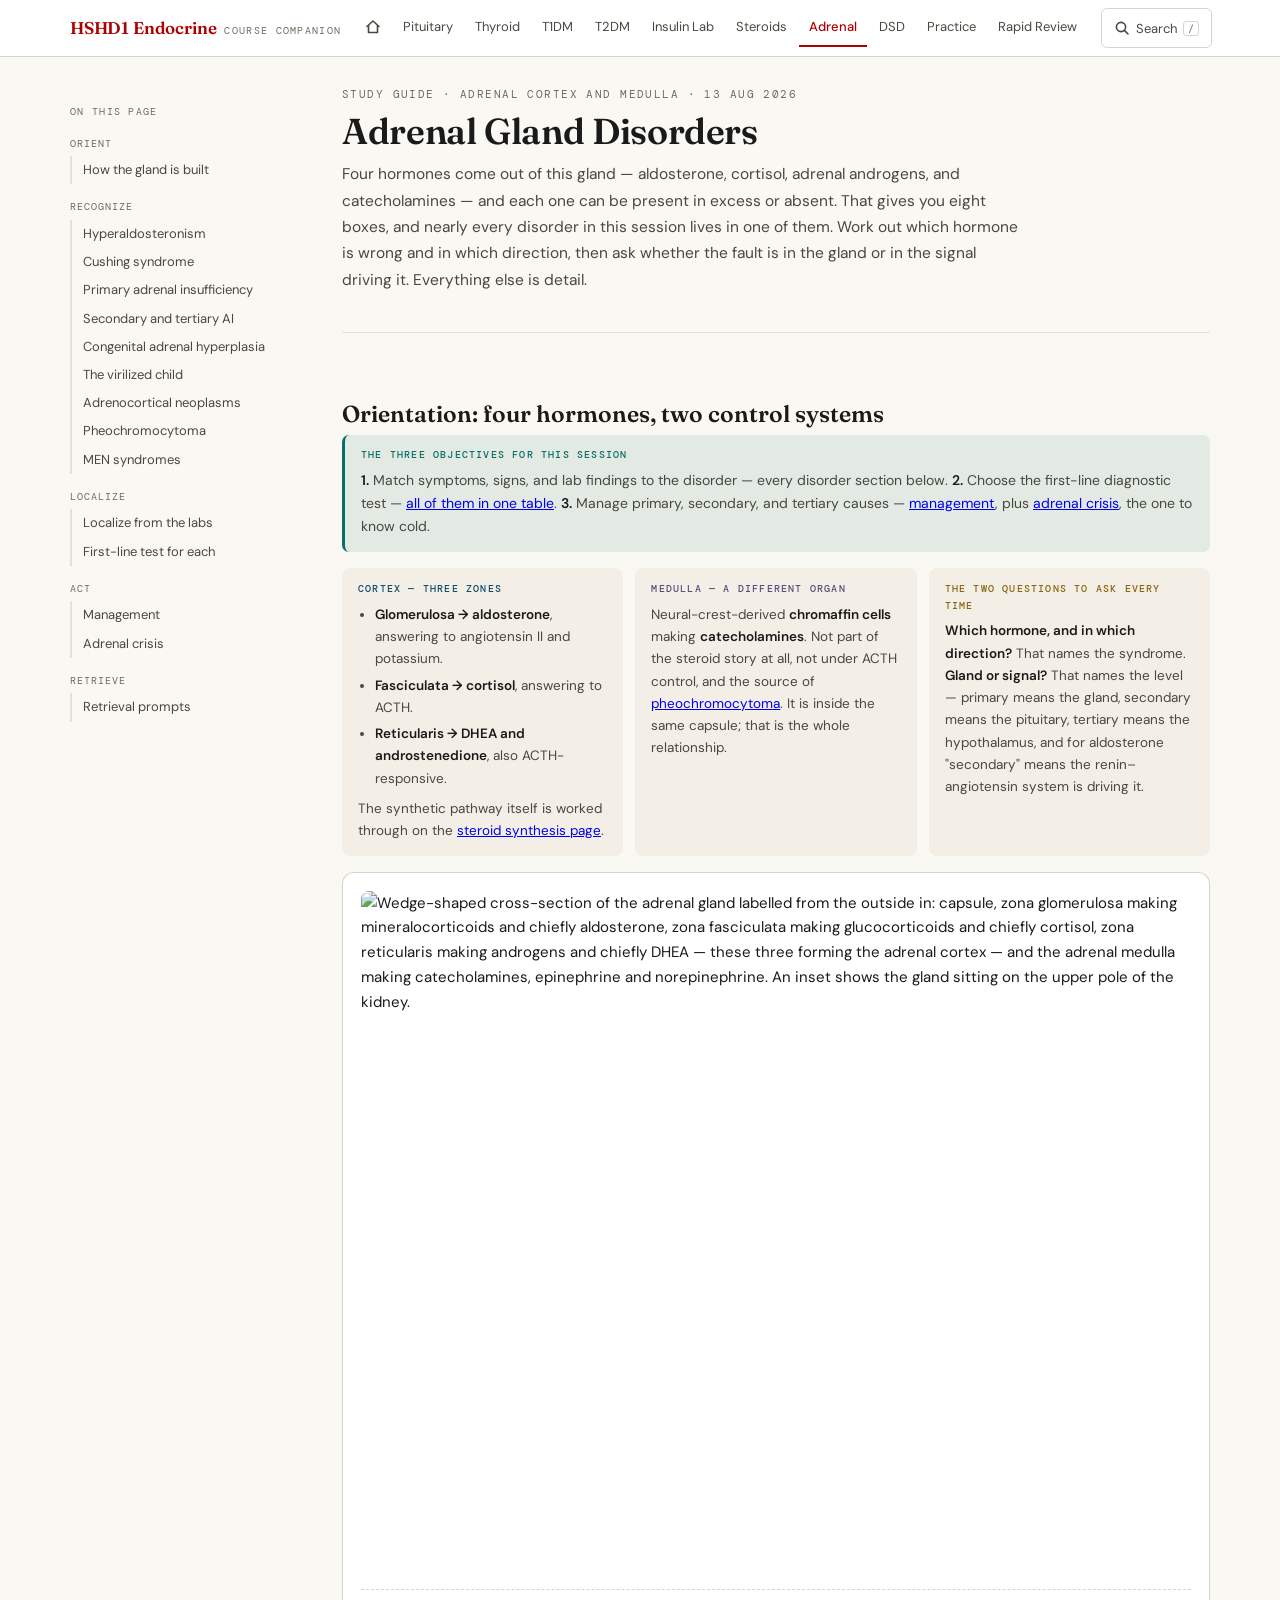
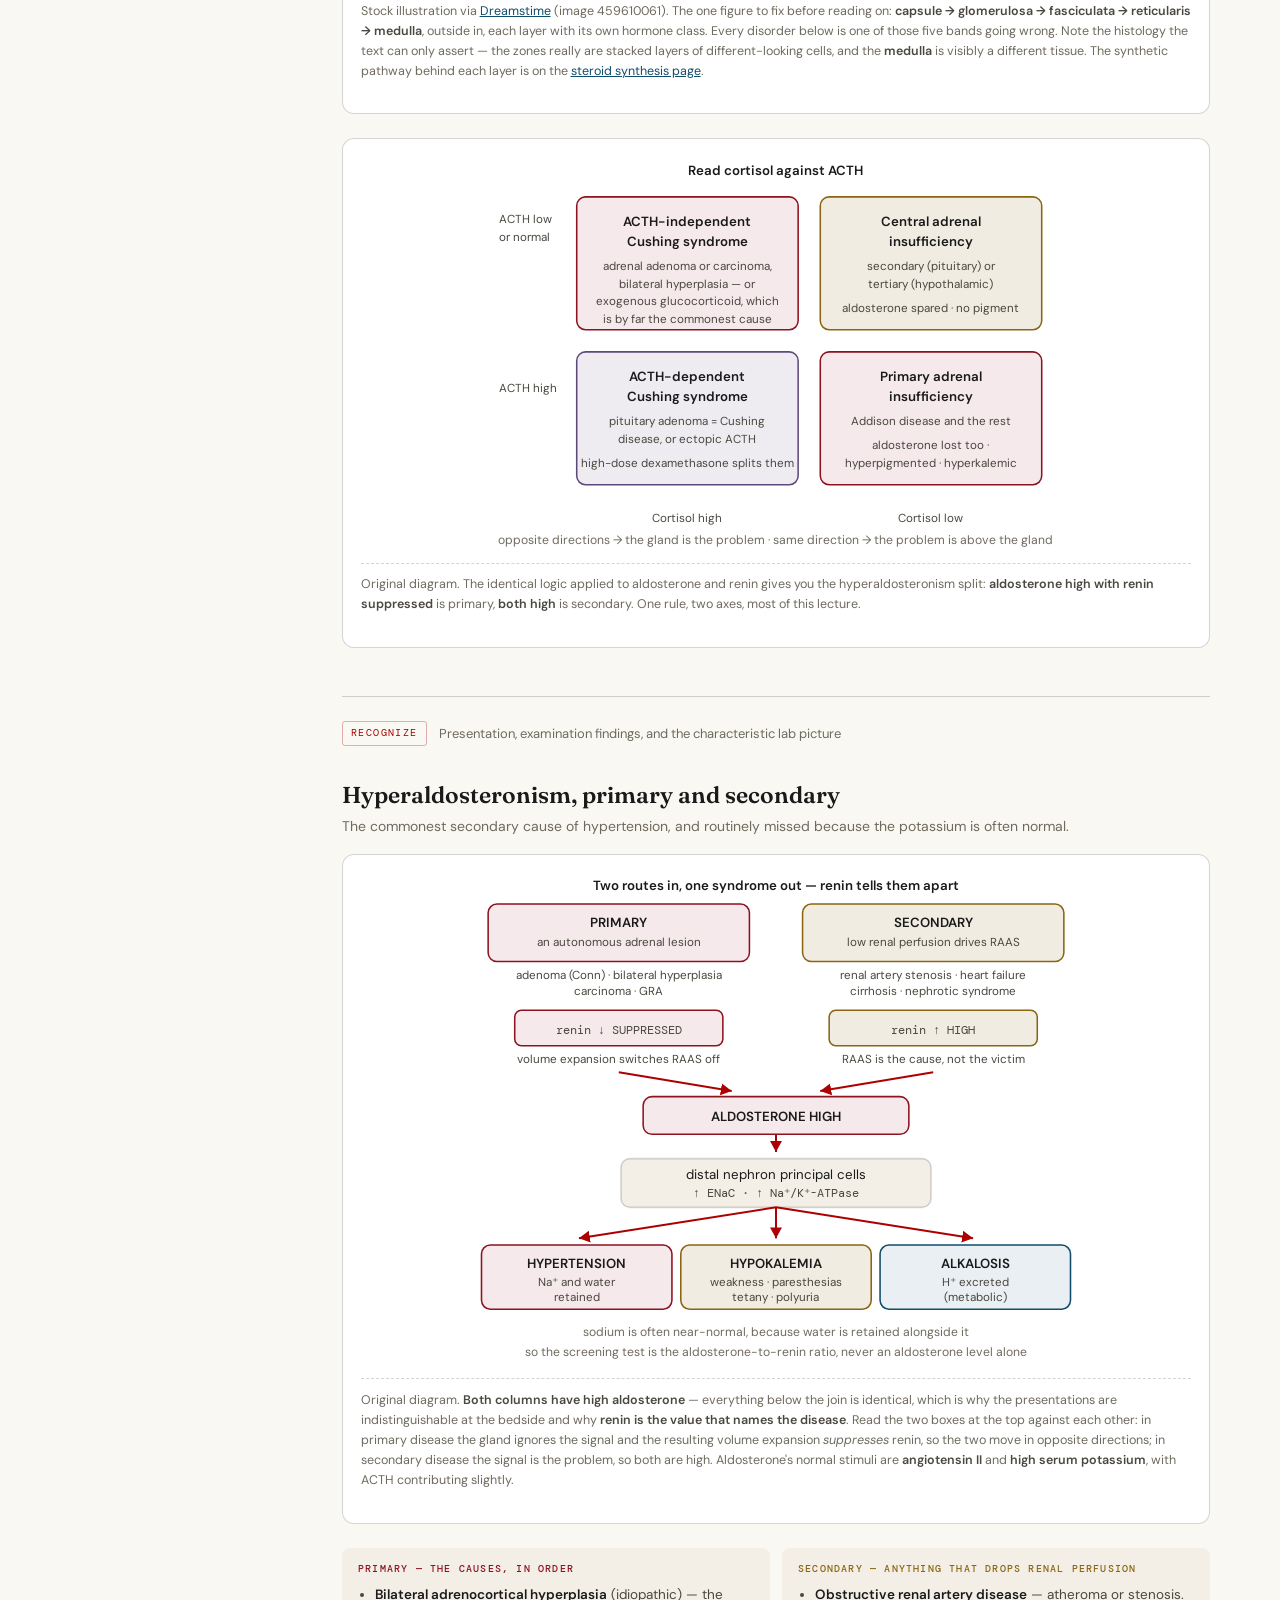
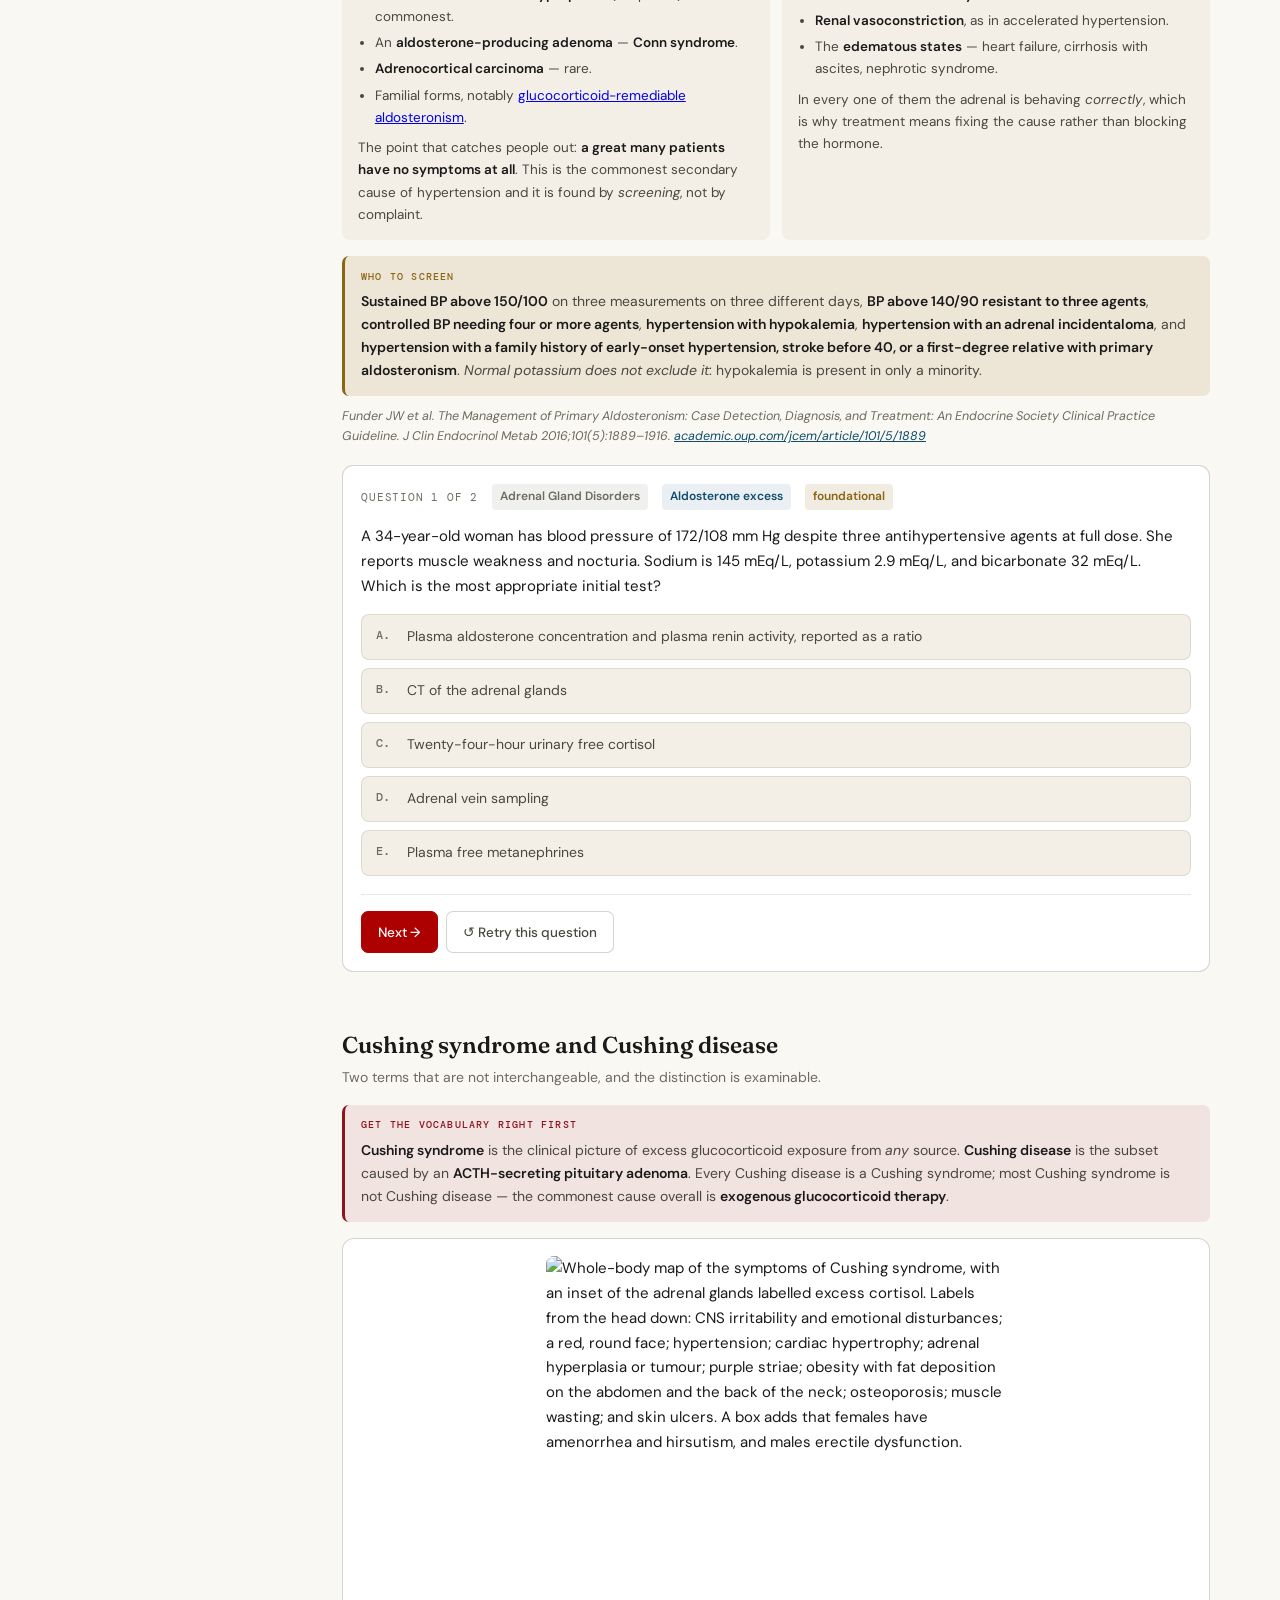
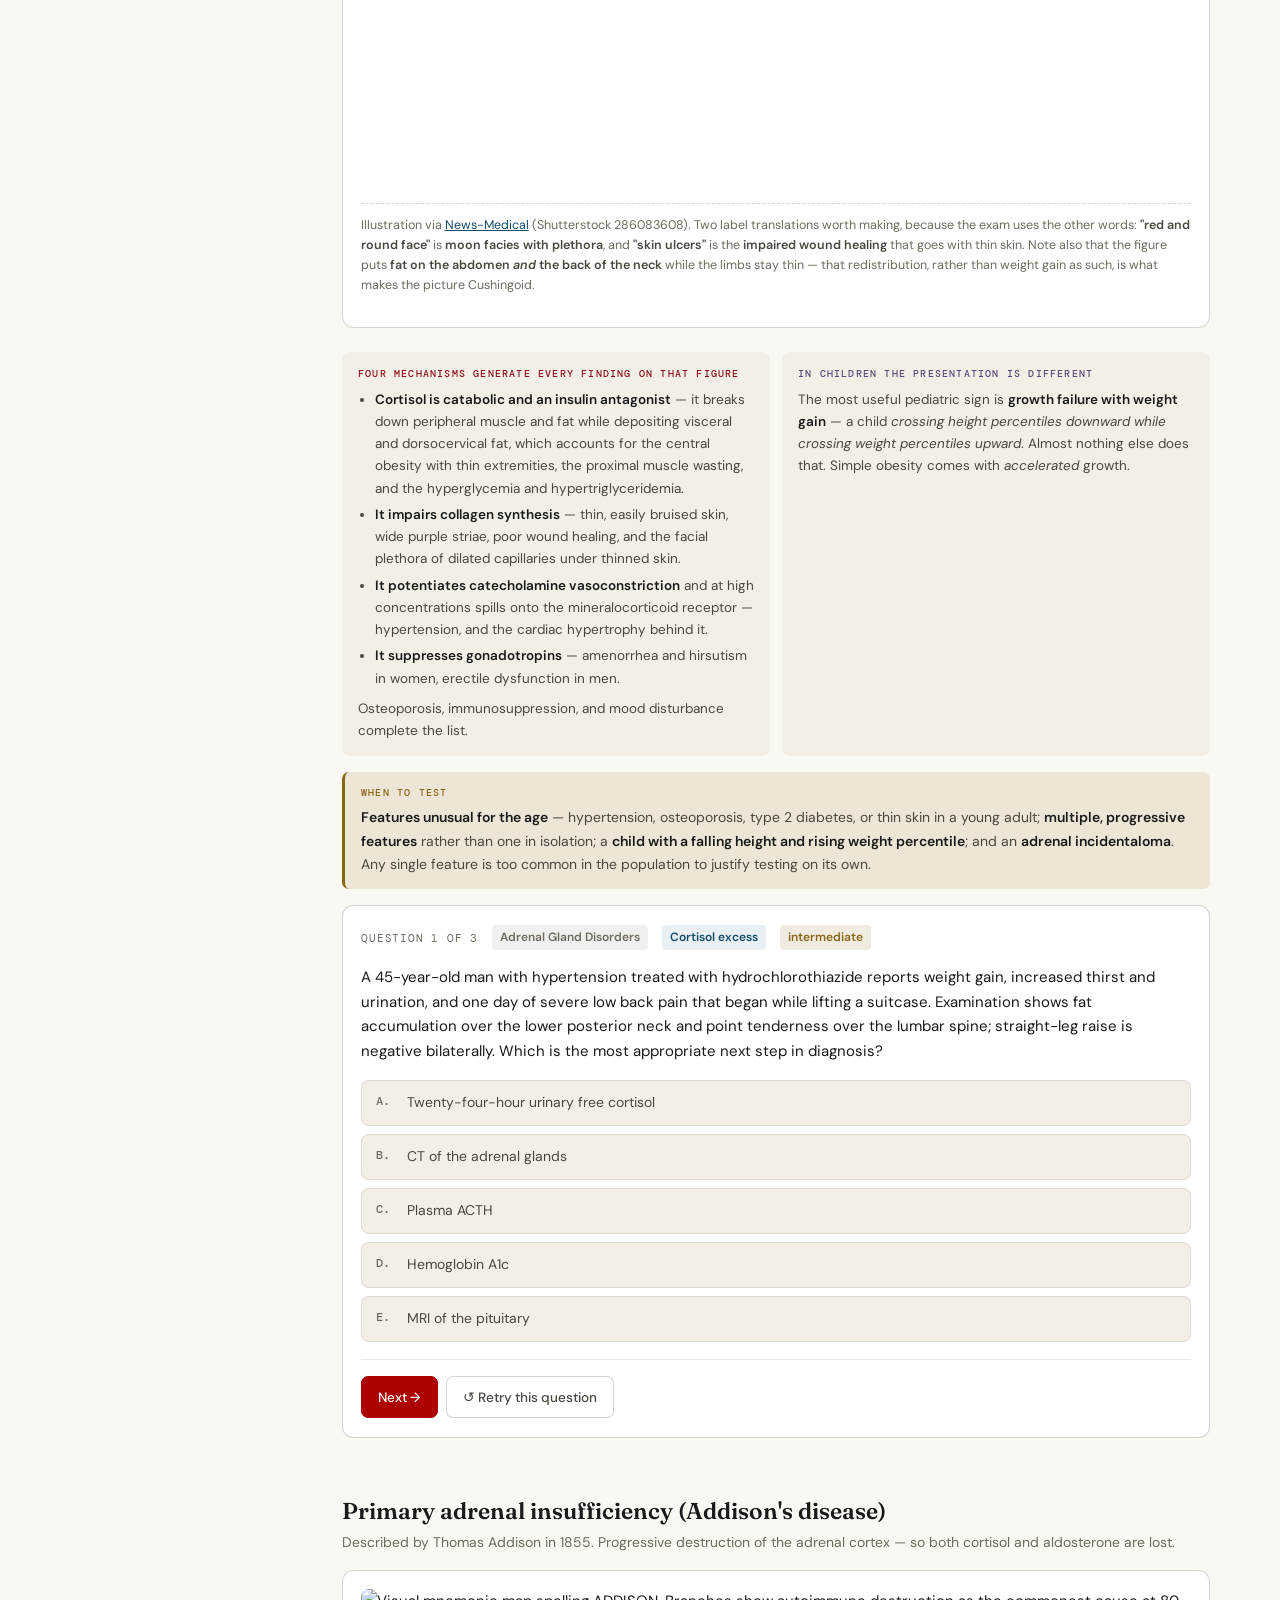
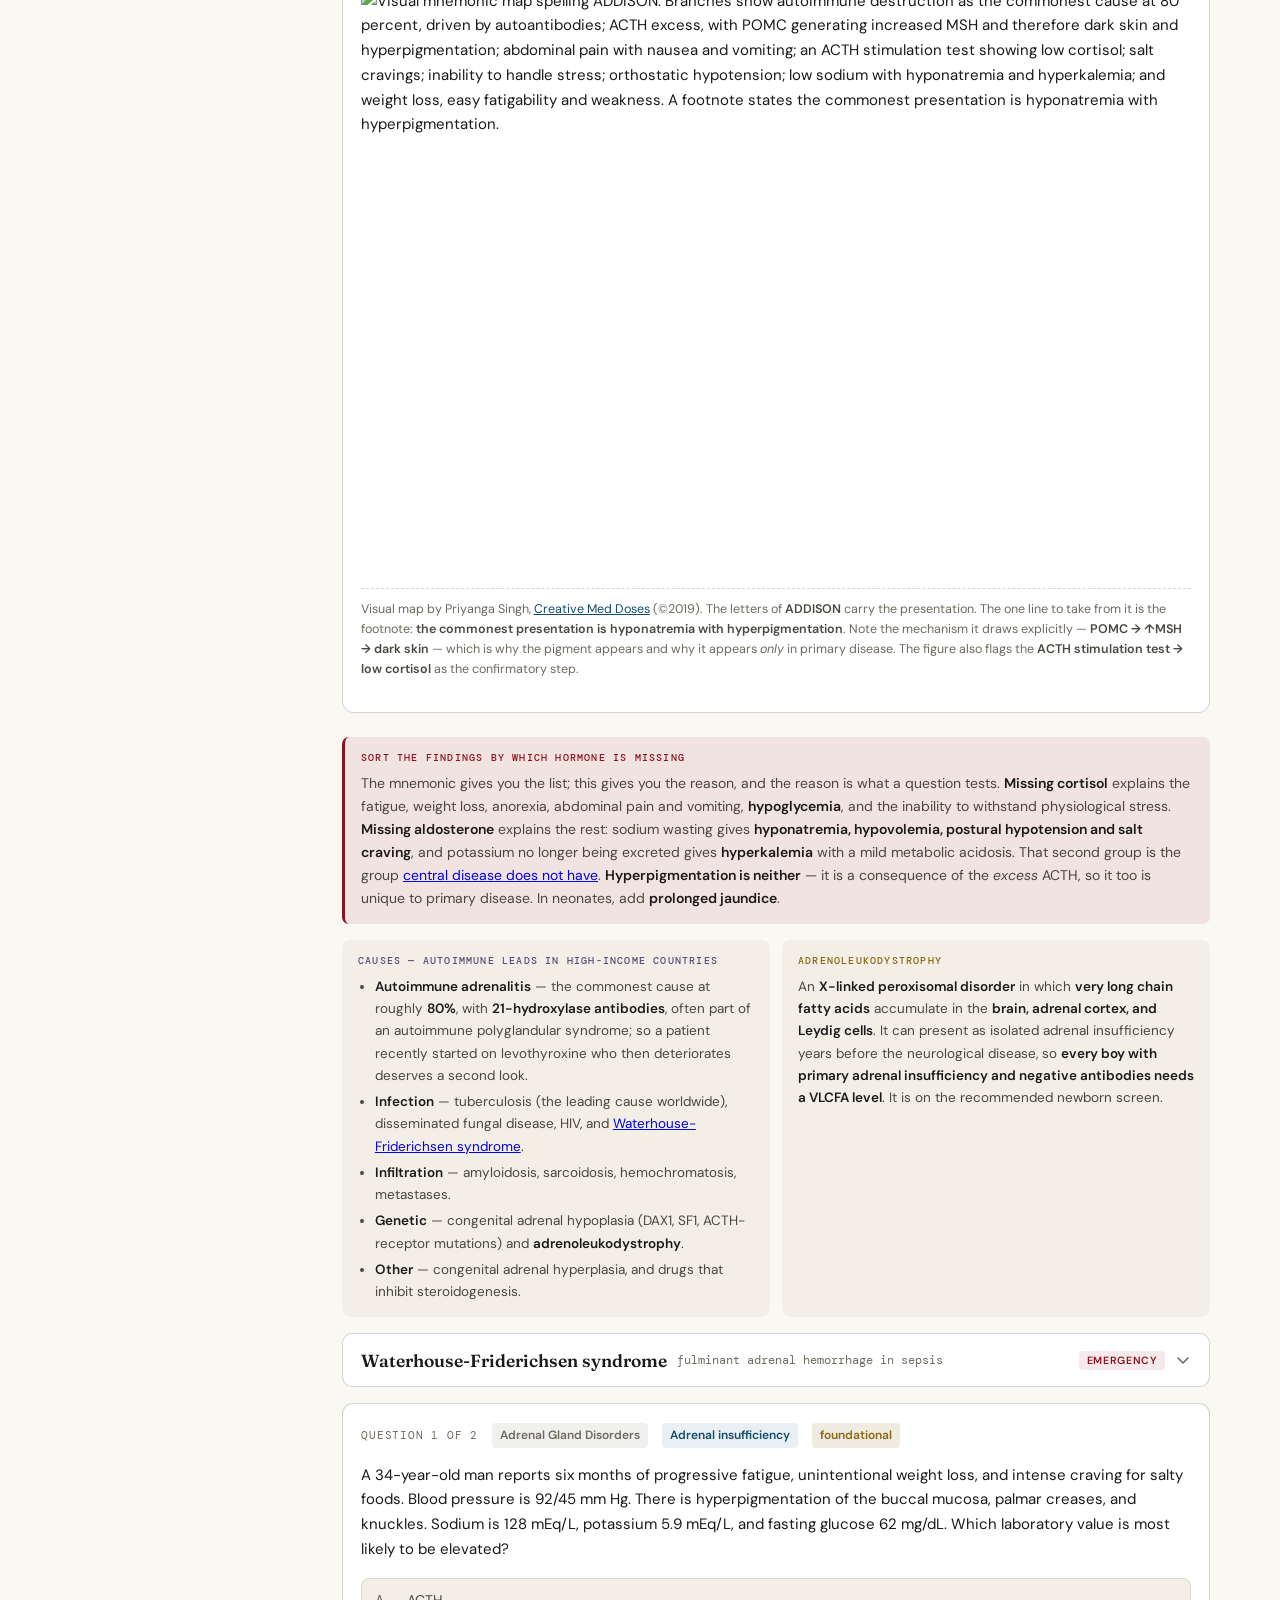
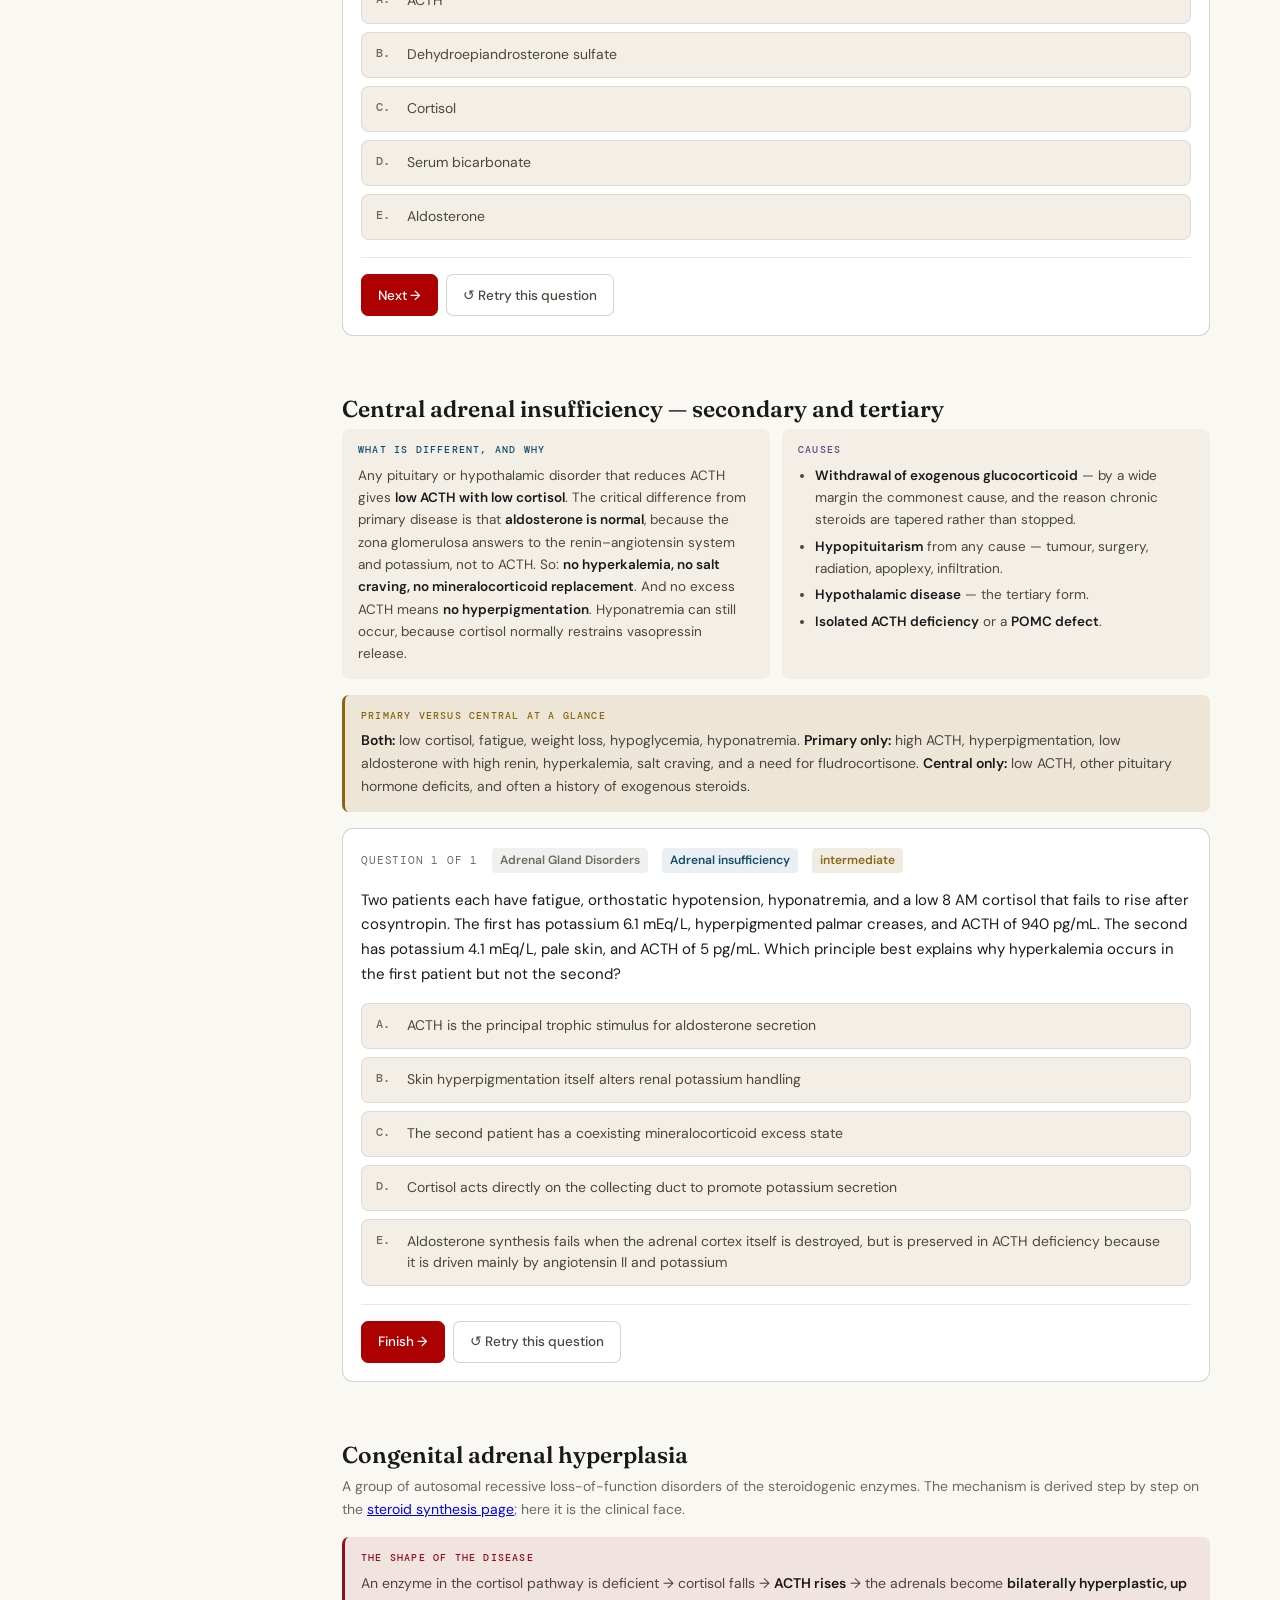
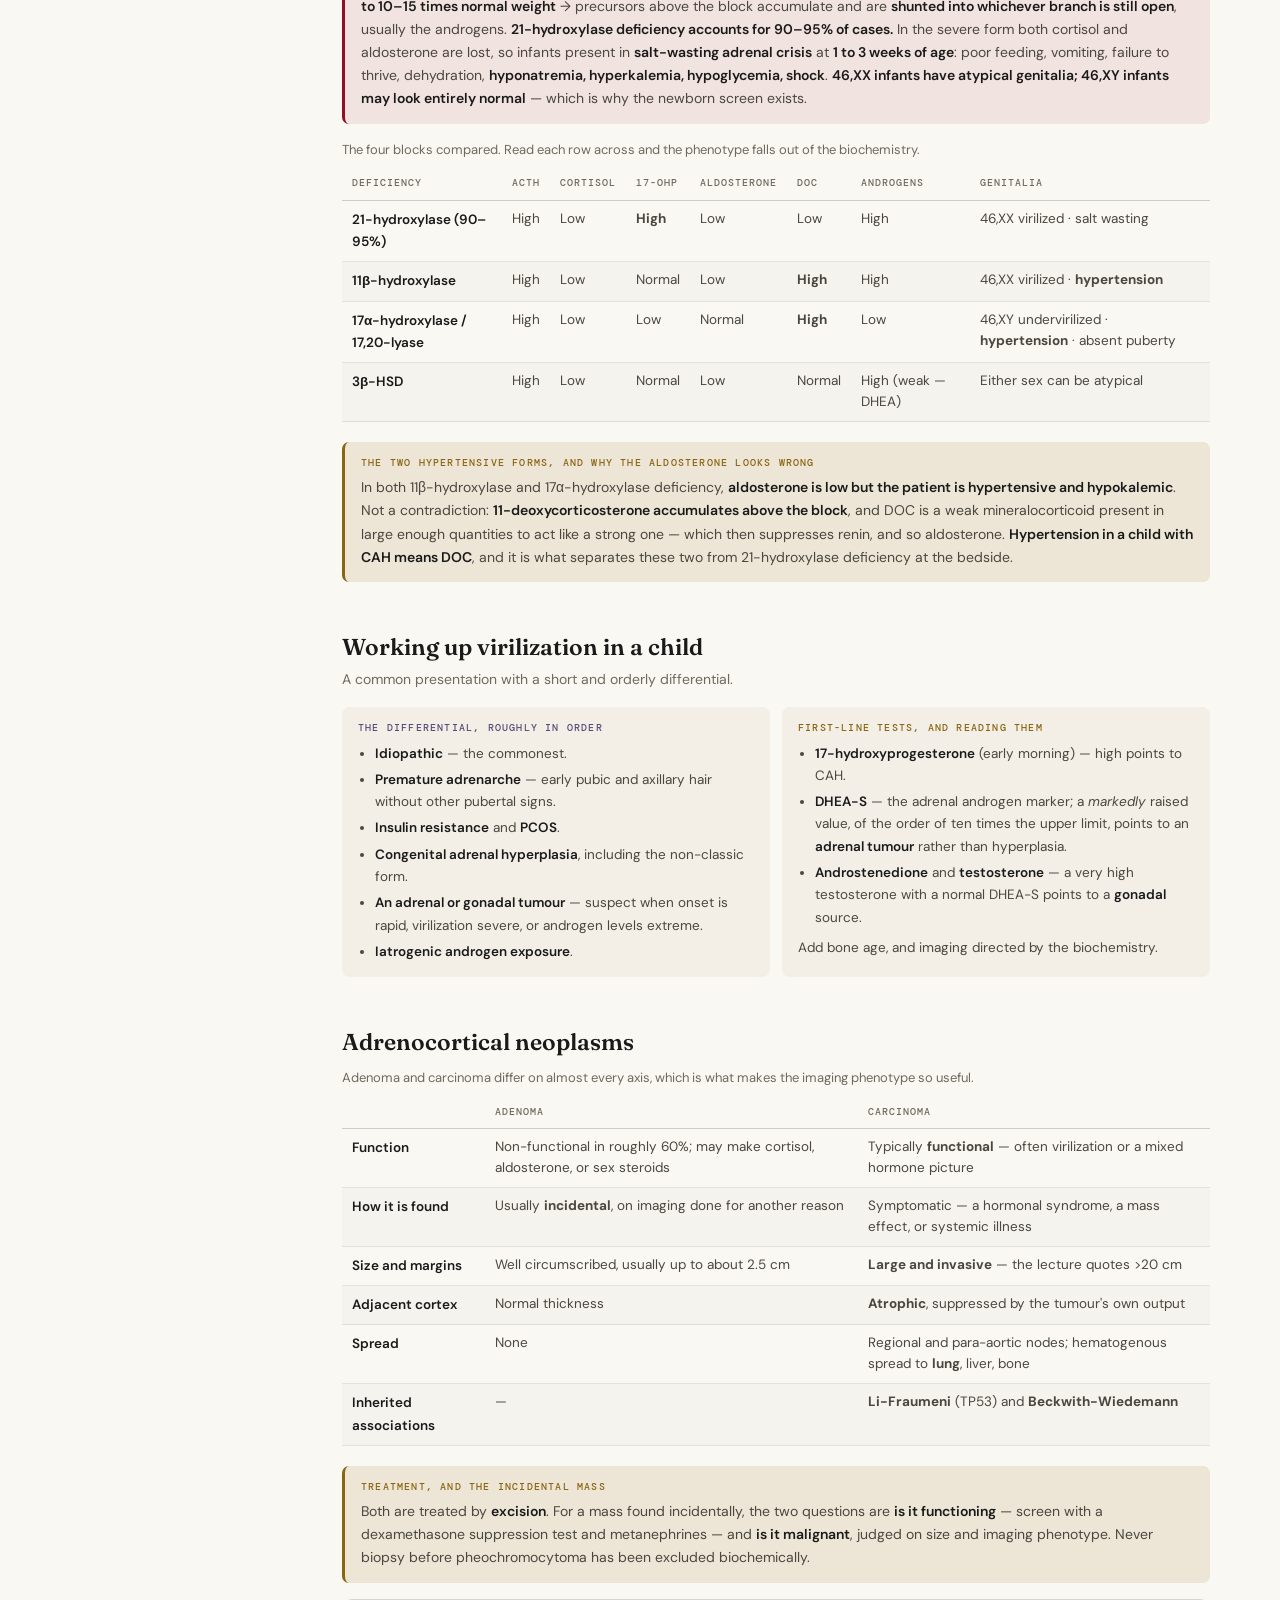
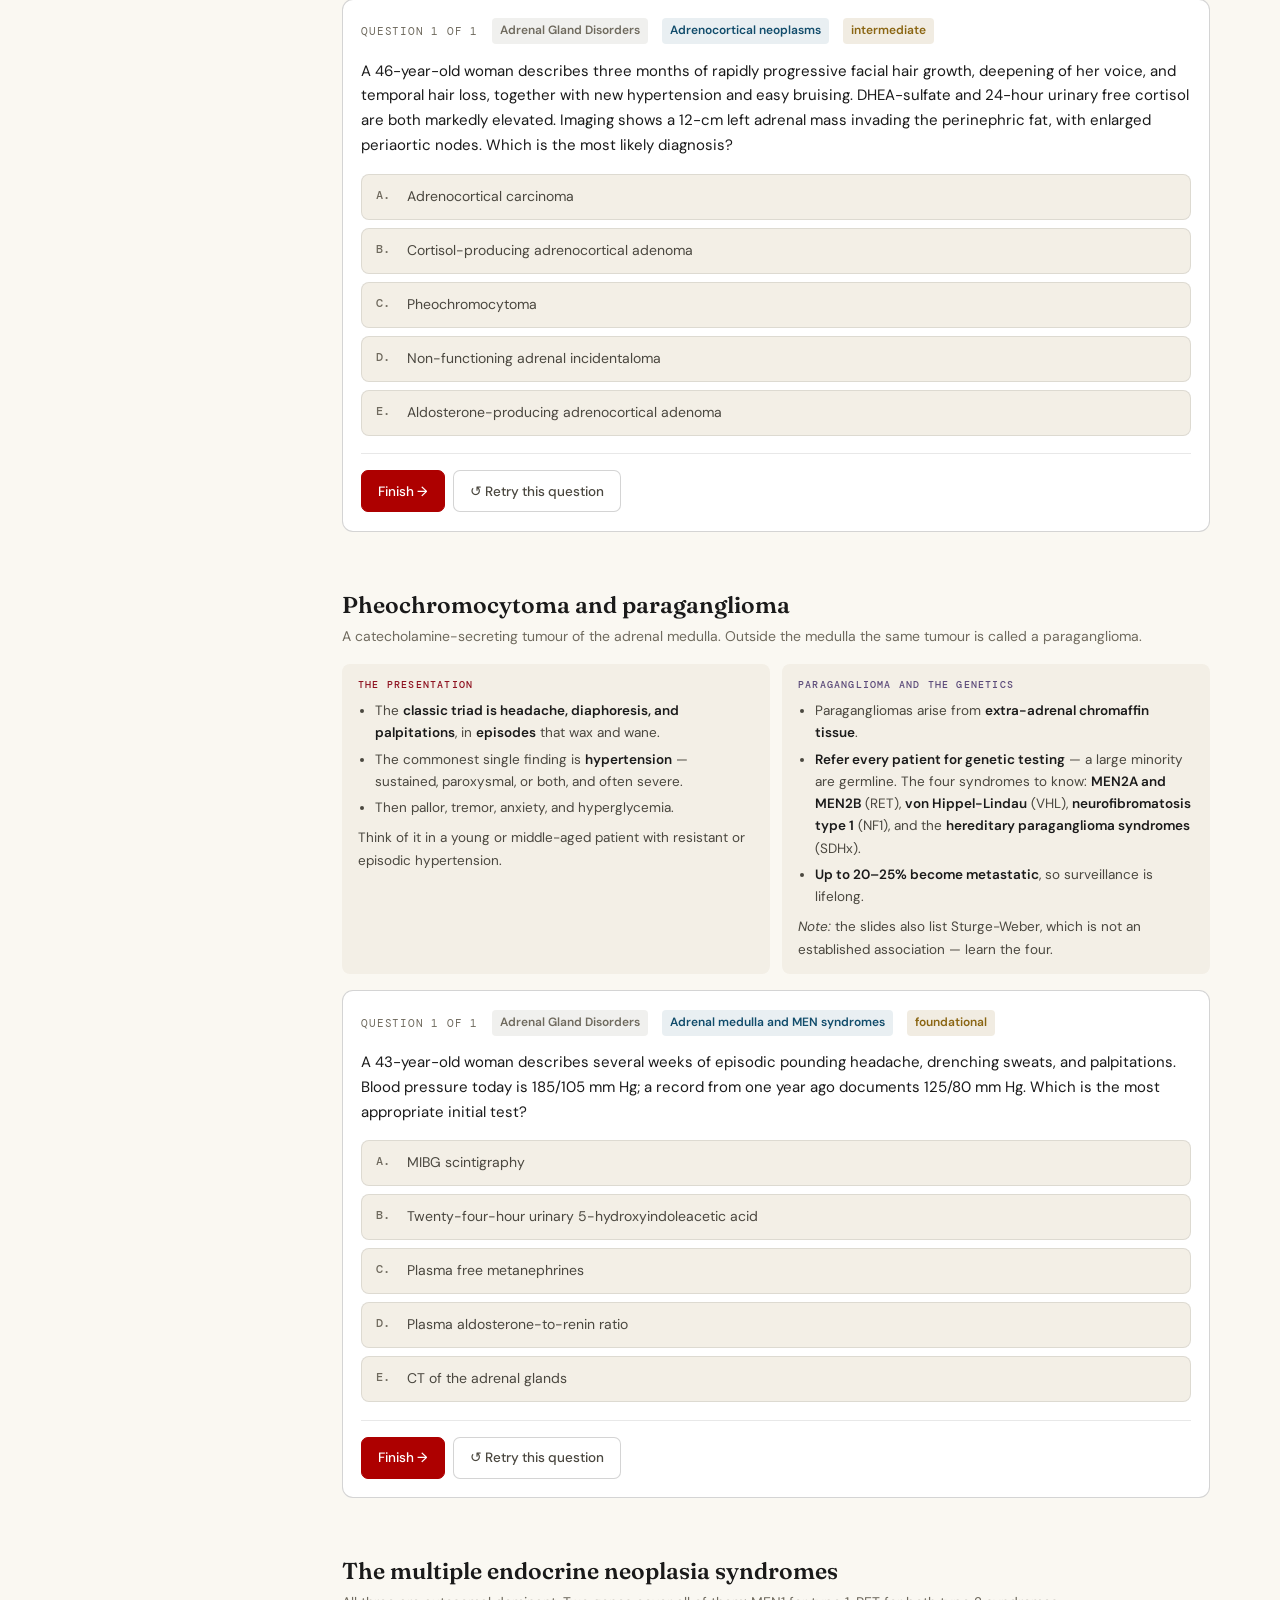
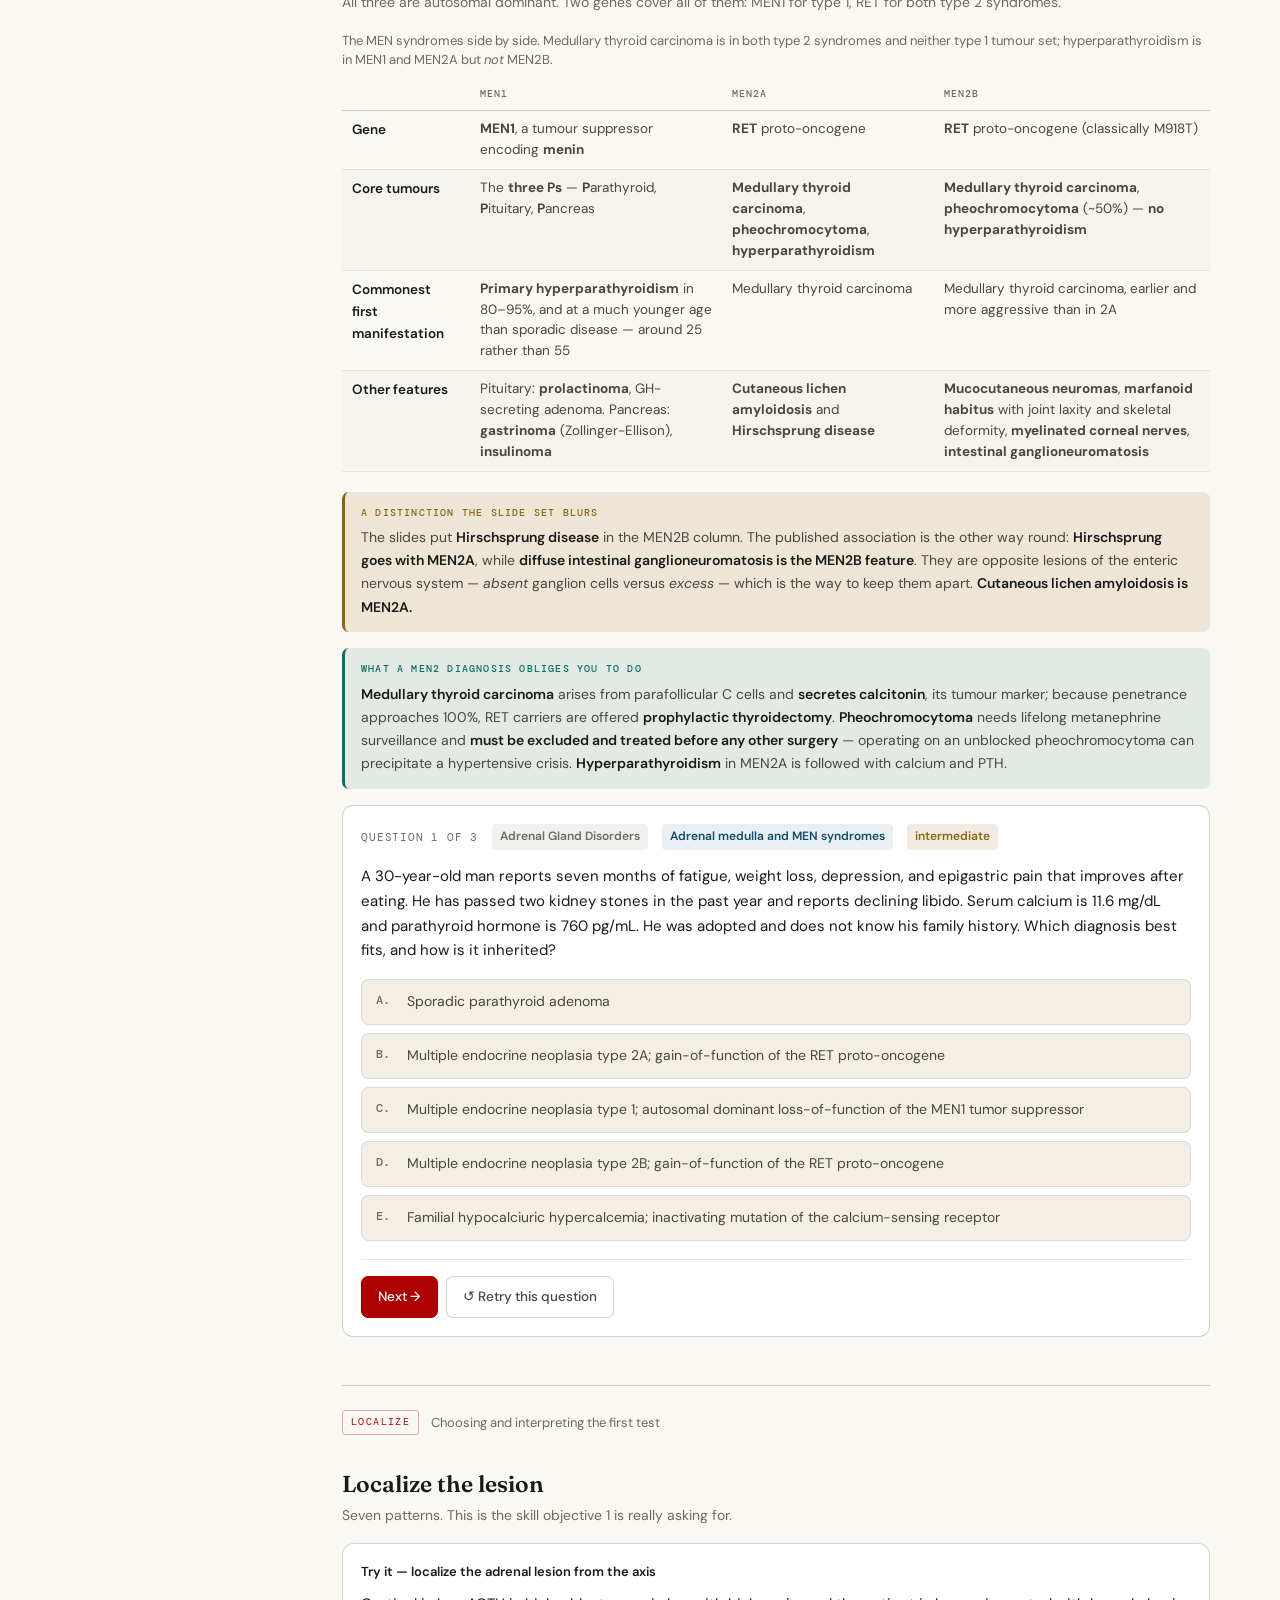
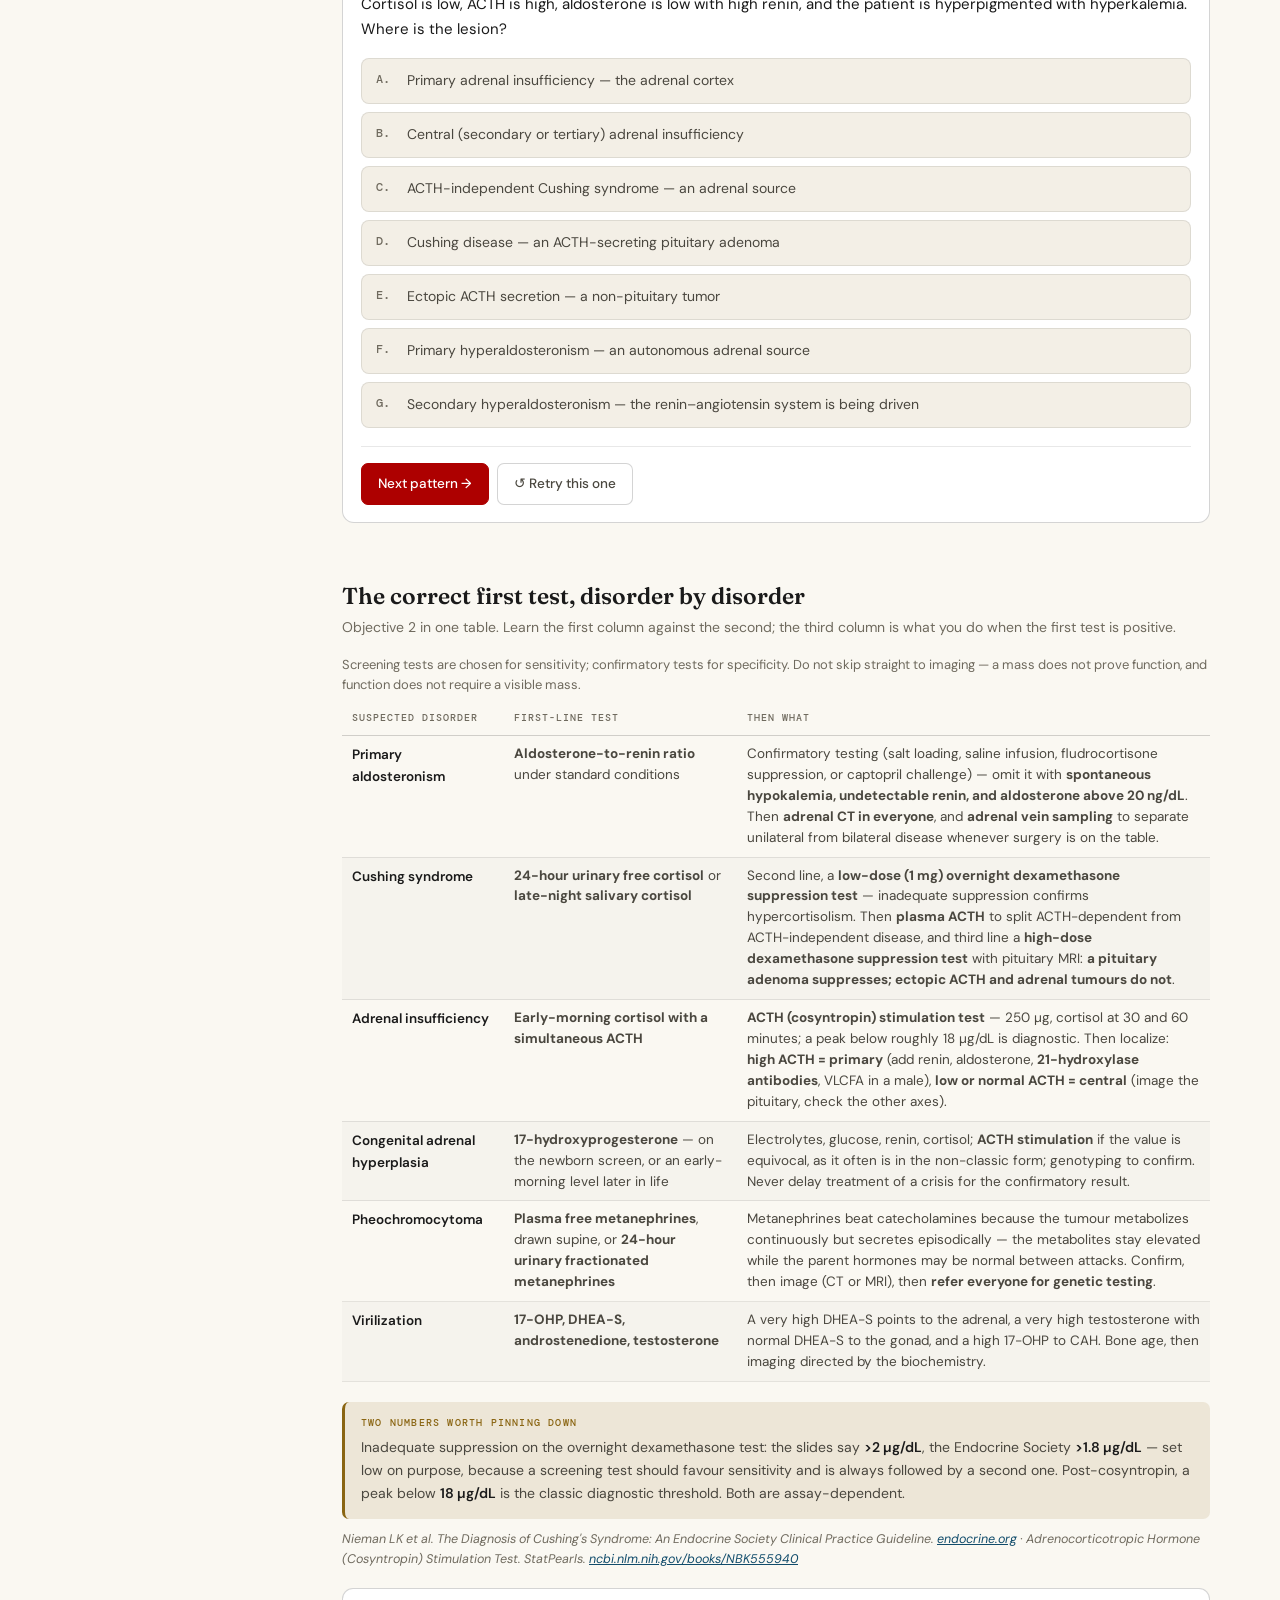
==== commit 9c5920ff: "Make the empty-quiz message describe the actual problem An inline mount that names specific question" ====
--- a/adrenal.html
+++ b/adrenal.html
@@ -8,7 +8,7 @@
 <link rel="preconnect" href="https://fonts.googleapis.com">
 <link rel="preconnect" href="https://fonts.gstatic.com" crossorigin>
 <link href="https://fonts.googleapis.com/css2?family=DM+Mono:wght@400;500&family=DM+Sans:wght@400;500;600&family=Fraunces:opsz,wght@9..144,500;9..144,600&display=swap" rel="stylesheet">
-<link rel="stylesheet" href="assets/css/site.css?v=20260816b">
+<link rel="stylesheet" href="assets/css/site.css?v=20260816c">
 </head>
 <body data-page="adrenal">
 <a class="skip-link" href="#main">Skip to content</a>
@@ -865,8 +865,8 @@
   </main>
 </div>
 
-<script src="assets/js/site.js?v=20260816b" defer></script>
-<script src="assets/js/quiz.js?v=20260816b" defer></script>
-<script src="assets/js/figures.js?v=20260816b" defer></script>
+<script src="assets/js/site.js?v=20260816c" defer></script>
+<script src="assets/js/quiz.js?v=20260816c" defer></script>
+<script src="assets/js/figures.js?v=20260816c" defer></script>
 </body>
 </html>
